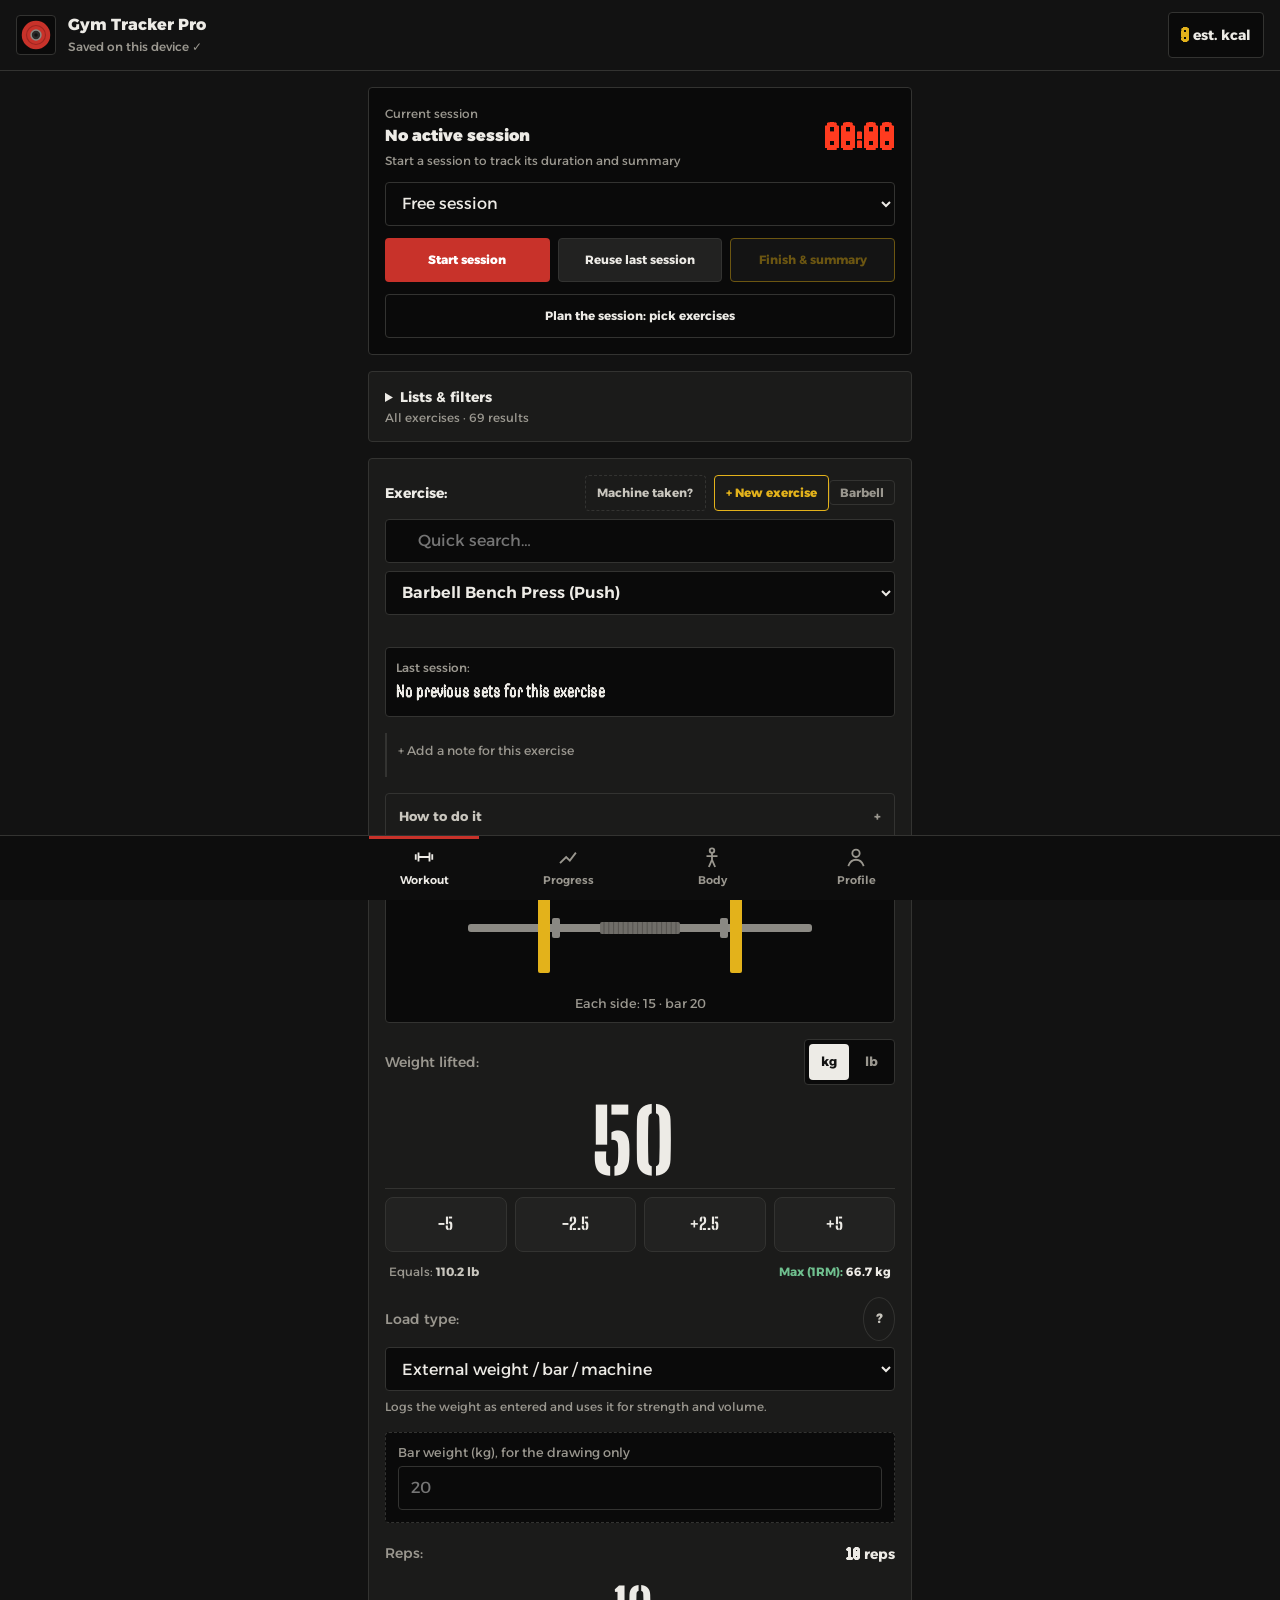
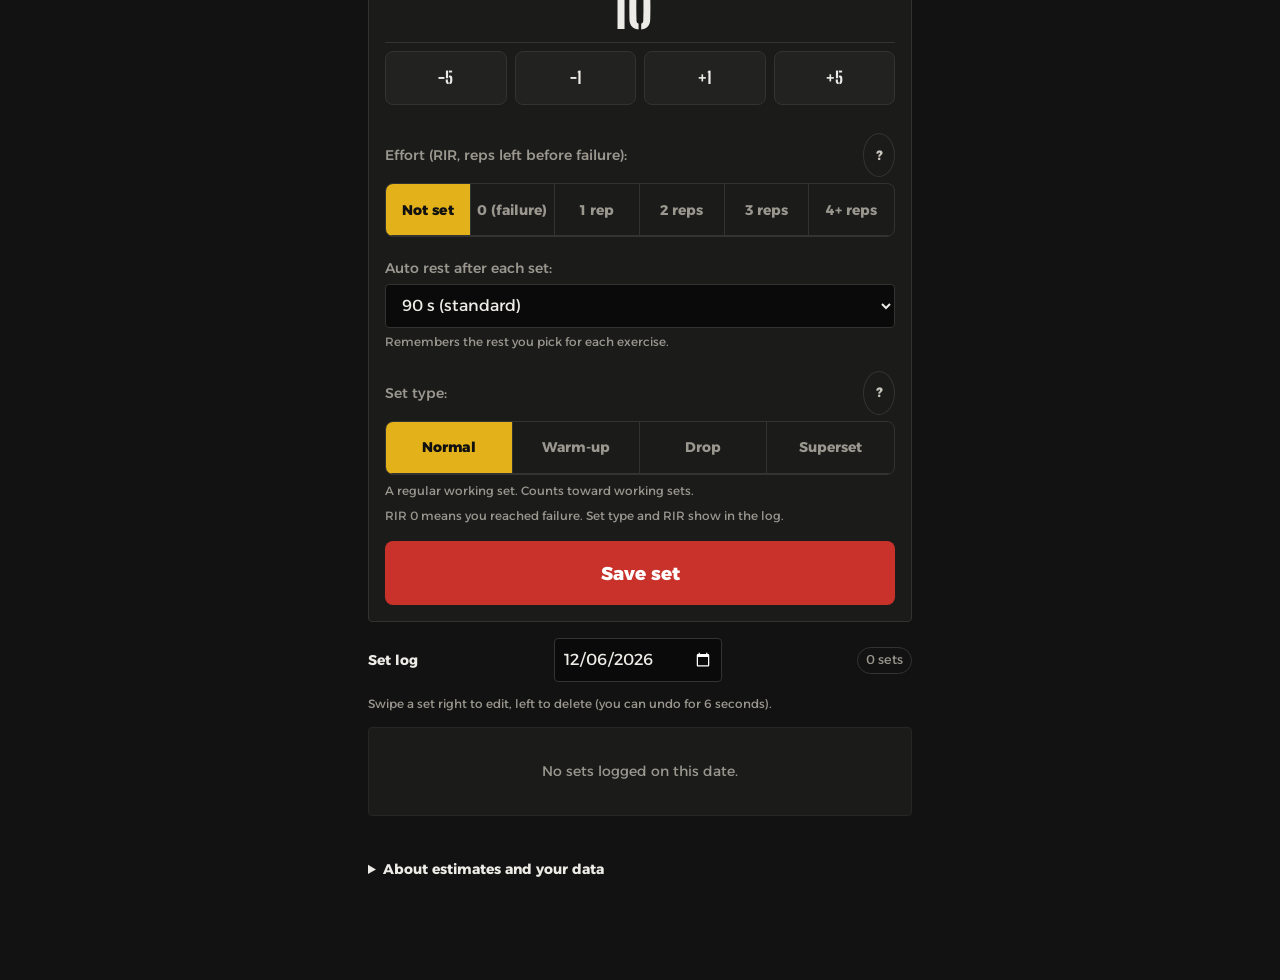
==== index.html @ d1a7c577 "v12.0: detailed muscle map (26 muscles), main and helper muscles per exercise, tap a muscle, weekly " ====
<!DOCTYPE html>
<html lang="ar" dir="rtl">
<head>
    <meta charset="UTF-8">
    <!-- M2: only the app's own files can run. Any text that sneaks in (a name in a backup file, say) can never run as code. -->
    <meta http-equiv="Content-Security-Policy" content="default-src 'self'; script-src 'self'; style-src 'self' 'unsafe-inline'; img-src 'self' data: blob:; font-src 'self'; connect-src 'self' blob: https://api.github.com; worker-src 'self'; manifest-src 'self'; media-src 'none'; object-src 'none'; frame-src 'none'; base-uri 'none'; form-action 'none'">
    <script src="./i18n.js"></script>
    <script src="./en.js"></script>
    <meta name="viewport" content="width=device-width, initial-scale=1.0, viewport-fit=cover">
    <title>متتبع التمارين - Gym Tracker v11.0</title>

    <meta name="mobile-web-app-capable" content="yes">
    <meta name="apple-mobile-web-app-capable" content="yes">
    <meta name="apple-mobile-web-app-status-bar-style" content="black-translucent">
    <meta name="apple-mobile-web-app-title" content="GymTracker">
    <meta name="theme-color" content="#121212">
    <meta name="description" content="تطبيق تتبع التمارين الرياضية والسعرات الحرارية ومؤشرات القوة 1RM و RPE">

    <link rel="manifest" href="./manifest.json">
    <link rel="apple-touch-icon" href="./assets/icon-192.png">
    

    
    
    
    

    
    

    

    <link rel="preload" href="./assets/fonts/alexandria.woff" as="font" type="font/woff" crossorigin>
    <link rel="stylesheet" href="./styles.css">
    <link rel="stylesheet" href="./theme.css">
</head>
<body class="antialiased selection:bg-cyan-500 selection:text-white">

    <header class="sticky top-0 z-40 glass px-4 py-3 mb-4 border-b border-slate-800 flex justify-between items-center">
        <div class="flex items-center space-x-3 space-x-reverse">
            <div class="app-mark" aria-hidden="true"><svg viewBox="0 0 40 40" width="40" height="40"><circle cx="20" cy="20" r="15" fill="#C8322A"/><circle cx="20" cy="20" r="10" fill="none" stroke="#9E2620" stroke-width="1.2"/><circle cx="20" cy="20" r="5.2" fill="#2A2A29" stroke="#8C8A84" stroke-width="1.6"/><circle cx="20" cy="20" r="1.8" fill="#121212"/></svg></div>
            <div>
                <h1 class="font-extrabold text-base sm:text-lg text-transparent bg-clip-text bg-gradient-to-r from-cyan-400 to-blue-400 leading-tight">Gym Tracker Pro</h1>
                <p class="text-[11px] text-slate-400 font-medium" id="db-status-badge">جاري ربط IndexedDB...</p>
            </div>
        </div>
        <div id="top-quick-stats" class="flex items-center gap-2 bg-slate-900/80 px-3 py-1.5 rounded-xl border border-slate-800 text-xs text-slate-300">
            <span class="flex items-center gap-1 text-amber-400 font-bold">
                <i class="fa-solid fa-fire text-xs" aria-hidden="true"></i>
                <span id="header-today-cals">0</span> سعرة تقديرية
            </span>
        </div>
    </header>

    <section id="clock-bar" class="clock-bar" data-added aria-label="المؤقتات">
        <div class="cb-cell"><span class="cb-label">الجلسة</span><b id="cb-session" class="cb-led cb-red">0:00</b></div>
        <div class="cb-cell cb-rest"><span class="cb-label">الراحة</span><b id="cb-rest" class="cb-led cb-amber">—</b>
            <span class="cb-btns"><button type="button" id="cb-minus" aria-label="نقص 15 ثانية">−15</button><button type="button" id="cb-plus" aria-label="زد 15 ثانية">+15</button><button type="button" id="cb-stop" aria-label="إيقاف الراحة"><svg width="14" height="14" viewBox="0 0 24 24" fill="currentColor" aria-hidden="true"><rect x="5" y="5" width="14" height="14"/></svg></button></span>
        </div>
    </section>

    <div id="rest-timer-widget" class="hidden fixed top-16 left-1/2 -translate-x-1/2 z-50 glass-card px-4 py-2 border border-cyan-500/60 shadow-2xl neon-glow-cyan animate-fade-in flex items-center gap-3 rounded-full">
        <div class="w-9 h-9 rounded-full bg-cyan-950 border border-cyan-400 flex items-center justify-center text-cyan-300 font-black text-xs" id="timer-display">90s</div>
        <div class="text-xs">
            <span class="font-bold text-cyan-200 block">مؤقت الراحة</span>
            <span class="text-[9px] text-slate-400" id="timer-preset-desc">جولة تمرين</span>
        </div>
        <div class="rest-adjust" data-added>
            <button type="button" id="btn-rest-minus" aria-label="نقص 15 ثانية من الراحة">−15</button>
            <button type="button" id="btn-rest-plus" aria-label="زد 15 ثانية على الراحة">+15</button>
        </div>
        <button id="btn-stop-timer" aria-label="إلغاء المؤقت" class="timer-stop"><svg width="18" height="18" viewBox="0 0 24 24" fill="none" stroke="currentColor" stroke-width="2.5" aria-hidden="true"><path d="M6 6l12 12M18 6L6 18"/></svg></button>
    </div>

    <main class="max-w-xl mx-auto px-4 space-y-6">
        <!-- WORKOUT SCREEN -->
        <section id="screen-workout" class="screen-content space-y-4 animate-fade-in">
            <div id="workout-session-card" class="glass-card p-4 border border-emerald-500/30 space-y-3">
                <div class="flex items-center justify-between gap-3">
                    <div>
                        <div class="text-[10px] text-slate-400">جلسة التمرين الحالية</div>
                        <div id="active-session-title" class="font-black text-sm text-emerald-300">لا توجد جلسة نشطة</div>
                        <div id="active-session-meta" class="text-[10px] text-slate-400 mt-0.5">ابدأ جلسة ليتم حساب مدتها وملخصها بدقة</div>
                    </div>
                    <span id="active-session-timer" class="text-xs font-black text-cyan-300 bg-slate-900 px-3 py-1.5 rounded-xl border border-slate-700">00:00</span>
                </div>
                <select aria-label="نوع الجلسة" id="session-routine-select" class="w-full glass-input px-3 py-2 rounded-xl text-xs bg-slate-900 border border-slate-700">
                    <option value="free">جلسة حرة</option>
                    <option value="ppl_push">دفع (Push)</option>
                    <option value="ppl_pull">سحب (Pull)</option>
                    <option value="ppl_legs">أرجل (Legs)</option>
                    <option value="ul_upper">علوي (Upper)</option>
                    <option value="ul_lower">سفلي (Lower)</option>
                </select>
                <div class="grid grid-cols-3 gap-2">
                    <button id="btn-start-session" class="py-2 rounded-xl bg-emerald-600 hover:bg-emerald-700 text-white text-[11px] font-bold">ابدأ الجلسة</button>
                    <button id="btn-copy-session" class="py-2 rounded-xl bg-cyan-950 hover:bg-cyan-900 border border-cyan-800 text-cyan-300 text-[11px] font-bold">استخدام السابقة كخطة</button>
                    <button id="btn-finish-session" disabled class="py-2 rounded-xl bg-amber-600 hover:bg-amber-700 text-white text-[11px] font-bold">إنهاء وملخص</button>
                </div>
                <button type="button" id="btn-plan-session" class="w-full py-2 rounded-xl text-[11px] font-bold border" data-added>خطّط الجلسة: اختر تمارينك</button>
                <div id="session-plan" class="session-plan hidden" data-added aria-label="خطة الجلسة"></div>
                <div id="copied-session-plan" class="hidden text-[10px] text-slate-300 bg-slate-900/70 rounded-xl p-2 border border-slate-800"></div>
            </div>

            <details id="exercise-filters" class="glass-card filter-panel">
                <summary>القوائم والفلاتر <span id="filter-summary" class="field-hint">كل التمارين</span></summary>
                <div class="space-y-3 filter-content">
            <div class="glass-card p-3 border border-cyan-500/30 space-y-2">
                <div class="flex justify-between items-center text-xs">
                    <span class="font-bold text-cyan-300 flex items-center gap-1.5">
                        <i class="fa-solid fa-bolt text-amber-400"></i>
                        <span>قوائم تمارين جاهزة:</span>
                    </span>
                    <button id="btn-reset-routine-filter" class="text-[10px] text-slate-400 hover:text-cyan-300 underline">عرض الكل</button>
                </div>
                <div id="routine-presets-container" class="flex gap-2 overflow-x-auto pb-1 scrollbar-none">
                    <button data-routine="ppl_push" class="preset-btn px-3 py-1.5 rounded-xl bg-slate-800 hover:bg-cyan-950 hover:border-cyan-500 border border-slate-700 text-xs font-bold text-slate-200 whitespace-nowrap transition">يوم الدفع (Push)</button>
                    <button data-routine="ppl_pull" class="preset-btn px-3 py-1.5 rounded-xl bg-slate-800 hover:bg-cyan-950 hover:border-cyan-500 border border-slate-700 text-xs font-bold text-slate-200 whitespace-nowrap transition">يوم السحب (Pull)</button>
                    <button data-routine="ppl_legs" class="preset-btn px-3 py-1.5 rounded-xl bg-slate-800 hover:bg-cyan-950 hover:border-cyan-500 border border-slate-700 text-xs font-bold text-slate-200 whitespace-nowrap transition">يوم الأرجل (Legs)</button>
                    <button data-routine="ul_upper" class="preset-btn px-3 py-1.5 rounded-xl bg-slate-800 hover:bg-cyan-950 hover:border-cyan-500 border border-slate-700 text-xs font-bold text-slate-200 whitespace-nowrap transition">علوي (Upper)</button>
                    <button data-routine="ul_lower" class="preset-btn px-3 py-1.5 rounded-xl bg-slate-800 hover:bg-cyan-950 hover:border-cyan-500 border border-slate-700 text-xs font-bold text-slate-200 whitespace-nowrap transition">سفلي (Lower)</button>
                </div>
            </div>

            <div class="flex items-center justify-between bg-slate-900/90 p-2 rounded-2xl border border-slate-800 shadow-md">
                <span class="text-xs font-bold text-slate-300 flex items-center gap-1.5">
                    <i class="fa-solid fa-layer-group text-cyan-400"></i>
                    <span>نظام الجدول:</span>
                </span>
                <div class="flex gap-1.5">
                    <button id="split-btn-ppl" class="px-2.5 py-1.5 rounded-xl text-xs font-bold transition-all bg-gradient-to-r from-cyan-500 to-blue-600 text-white shadow-md">PPL</button>
                    <button id="split-btn-ul" class="px-2.5 py-1.5 rounded-xl text-xs font-bold transition-all bg-slate-800 text-slate-400 hover:bg-slate-700">Upper / Lower</button>
                </div>
            </div>

            <div id="category-tabs-container" class="flex items-center gap-1.5 overflow-x-auto pb-1 scrollbar-none"></div>

            <div id="equip-filters-container" class="flex items-center gap-1.5 overflow-x-auto pb-1 scrollbar-none">
                <button data-equip="all" class="equip-btn active px-2.5 py-1 rounded-lg text-[11px] font-bold whitespace-nowrap bg-cyan-950 text-cyan-300 border border-cyan-800">الكل</button>
                <button data-equip="barbell" class="equip-btn px-2.5 py-1 rounded-lg text-[11px] font-bold whitespace-nowrap bg-slate-900 text-slate-400 border border-slate-800">بار</button>
                <button data-equip="dumbbell" class="equip-btn px-2.5 py-1 rounded-lg text-[11px] font-bold whitespace-nowrap bg-slate-900 text-slate-400 border border-slate-800">دمبل</button>
                <button data-equip="machine" class="equip-btn px-2.5 py-1 rounded-lg text-[11px] font-bold whitespace-nowrap bg-slate-900 text-slate-400 border border-slate-800">أجهزة</button>
                <button data-equip="cable_body" class="equip-btn px-2.5 py-1 rounded-lg text-[11px] font-bold whitespace-nowrap bg-slate-900 text-slate-400 border border-slate-800">كابل / وزن جسم</button>
                <button data-equip="cardio" class="equip-btn px-2.5 py-1 rounded-lg text-[11px] font-bold whitespace-nowrap bg-slate-900 text-slate-400 border border-slate-800">كارديو</button>
            </div>

                </div>
            </details>

            <div class="glass-card p-4 space-y-4">
                <div class="flex flex-col gap-2">
                    <div class="flex items-center justify-between">
                        <label for="exercise-dropdown" class="text-xs font-bold text-cyan-300">اختر التمرين:</label>
                        <button type="button" id="btn-busy" class="busy-btn hidden" data-added>الجهاز مشغول؟</button>
                        <button type="button" id="btn-new-exercise" class="new-ex-btn" data-added>+ تمرين جديد</button>
                        <span id="selected-exercise-equip-badge" class="text-[10px] bg-slate-900 text-cyan-300 px-2.5 py-0.5 rounded-full border border-cyan-800 font-bold">أوزان حرة (بار)</span>
                    </div>

                    <div class="relative">
                        <i class="fa-solid fa-magnifying-glass absolute right-3 top-3 text-slate-400 text-xs"></i>
                        <input type="text" id="exercise-search-input" maxlength="50" placeholder="بحث سريع عن تمرين..." class="w-full glass-input pr-8 pl-3 py-2 rounded-xl text-xs">
                    </div>

                    <select id="exercise-dropdown" aria-label="قائمة اختيار التمرين" class="w-full glass-input px-3 py-2.5 rounded-xl text-sm font-semibold bg-slate-900 border border-slate-700"></select>
                </div>

                <hr class="border-slate-800">

                <div id="last-performance-container" class="bg-slate-900/90 p-2.5 rounded-xl border border-cyan-500/30 flex justify-between items-center text-xs">
                    <div class="flex items-center gap-2">
                        <span class="text-amber-400 font-bold text-base"></span>
                        <div>
                            <div class="text-[10px] text-slate-400 font-medium">أداء الجلسة السابقة:</div>
                            <div id="last-performance-text" class="text-xs font-bold text-cyan-300">اختر تمرين للعرض</div>
                        </div>
                    </div>
                    <button type="button" id="btn-copy-last-perf" class="hidden px-2.5 py-1 bg-cyan-950 hover:bg-cyan-900 border border-cyan-700/60 rounded-lg text-[10px] font-bold text-cyan-300 flex items-center gap-1 transition">
                        <i class="fa-solid fa-copy"></i>
                        <span>تعبئة الجولة</span>
                    </button>
                </div>

                <div id="ex-note" class="ex-note hidden" data-added>
                    <button type="button" id="ex-note-show" class="ex-note-show"></button>
                    <div id="ex-note-edit" class="ex-note-edit hidden">
                        <input type="text" id="ex-note-input" maxlength="120" class="glass-input" placeholder="مثال: الكرسي على 4، قبضة واسعة" aria-label="ملاحظة التمرين">
                        <button type="button" id="ex-note-save" class="ex-note-save">حفظ</button>
                    </div>
                </div>

                <p id="program-target" class="program-target hidden" data-added></p>

                <details id="ex-guide" class="ex-guide hidden" data-added>
                    <summary>طريقة الأداء</summary>
                    <div id="ex-guide-body" class="ex-guide-body" translate="no"></div>
                </details>

                <div id="next-suggestion" class="next-suggestion hidden" data-added aria-live="polite">
                    <div class="sugg-head"><span class="sugg-label">اقتراح اليوم</span><span id="sugg-value" class="sugg-value num-led"></span></div>
                    <p id="sugg-reason" class="sugg-reason"></p>
                    <div id="sugg-plateau" class="sugg-plateau hidden"><p id="sugg-plateau-text"></p><button type="button" id="btn-deload" class="sugg-wchip"></button></div>
                    <button type="button" id="btn-apply-suggestion" class="sugg-apply">عبّي الاقتراح</button>
                    <div id="sugg-warmup" class="sugg-warmup hidden"><span class="sugg-wlabel">تسخين:</span><span id="sugg-warmup-sets" class="sugg-wsets"></span></div>
                </div>

                <label id="previous-set-picker" class="hidden field-hint">الجولة السابقة المراد تعبئتها:
                    <select id="previous-set-select" class="glass-input w-full px-3 py-2 rounded-xl text-sm" aria-label="اختيار جولة من الأداء السابق"></select>
                </label>
                <div id="dynamic-input-container">
                    <div id="equip-visual" class="equip-visual" data-added hidden></div>
                    <div id="form-weights" class="space-y-4">
                        <div class="space-y-2">
                            <div class="flex justify-between items-center text-xs">
                                <label for="input-weight" class="text-slate-300 font-medium">الوزن المرفوع:</label>
                                <div class="flex items-center gap-1 bg-slate-900/90 p-1 rounded-xl border border-slate-800">
                                    <button type="button" id="unit-btn-kg" class="px-2 py-0.5 rounded-lg text-[10px] font-bold bg-cyan-500 text-white transition-all">كجم (kg)</button>
                                    <button type="button" id="unit-btn-lbs" class="px-2 py-0.5 rounded-lg text-[10px] font-bold text-slate-400 hover:text-slate-200 transition-all">باوند (lbs)</button>
                                </div>
                            </div>

                            <div class="flex items-center justify-between gap-1.5 bg-slate-900/60 p-2 rounded-2xl border border-slate-800">
                                <div class="flex gap-1">
                                    <button type="button" data-step-target="input-weight" data-step="-5" class="stepper-btn w-11 h-11 rounded-xl font-black text-red-400 text-xs flex items-center justify-center">-5</button>
                                    <button type="button" data-step-target="input-weight" data-step="-2.5" class="stepper-btn w-11 h-11 rounded-xl font-black text-amber-400 text-xs flex items-center justify-center">-2.5</button>
                                </div>
                                <input type="number" id="input-weight" min="0" max="1000" step="0.5" value="50" class="w-20 glass-input text-center py-2.5 rounded-xl text-base font-black text-cyan-400 border border-cyan-500/40">
                                <div class="flex gap-1">
                                    <button type="button" data-step-target="input-weight" data-step="2.5" class="stepper-btn w-11 h-11 rounded-xl font-black text-emerald-400 text-xs flex items-center justify-center">+2.5</button>
                                    <button type="button" data-step-target="input-weight" data-step="5" class="stepper-btn w-11 h-11 rounded-xl font-black text-cyan-400 text-xs flex items-center justify-center">+5</button>
                                </div>
                            </div>
                            <div class="flex justify-between items-center text-[11px] text-slate-400 px-1 pt-0.5">
                                <span>المعادل: <strong id="val-weight-converted" class="text-cyan-300">110.2 باوند</strong></span>
                                <span class="text-emerald-400 font-bold">أقصى وزن (1RM): <strong id="val-1rm-live">66.7 كجم</strong></span>
                            </div>
                        </div>

                        <div class="space-y-1.5">
                            <div class="help-line"><label for="load-mode-select" class="block text-xs font-medium text-slate-300">طريقة تسجيل الحمل:</label><button type="button" class="help-q" data-help="loadmode" aria-label="وش يعني طريقة تسجيل الحمل" data-added>؟</button></div>
                            <select id="load-mode-select" class="w-full glass-input px-3 py-2 rounded-xl text-xs bg-slate-900 border border-slate-700">
                                <option value="external">وزن خارجي / بار / جهاز</option>
                                <option value="per_hand">دمبل — الوزن لكل يد</option>
                                <option value="bodyweight">وزن الجسم فقط</option>
                                <option value="added">وزن الجسم + وزن إضافي</option>
                                <option value="assisted">وزن جسم بمساعدة</option>
                                <option value="timed">تمرين بالوقت (مثل البلانك)</option>
                            </select>
                            <p id="load-mode-hint" class="field-hint">يسجل الوزن المدخل كما هو ويستخدمه في القوة والحجم.</p>
                        </div>

                        <div id="equip-settings" class="equip-settings hidden" data-added>
                            <div id="machine-weight-row" class="hidden space-y-2">
                                <div class="settings-grid">
                                    <label class="settings-field">وزن الجهاز نفسه (كجم)
                                        <input type="number" id="input-machine-kg" min="0" max="500" step="0.5" inputmode="decimal" placeholder="0 = ما ينحسب" class="w-full glass-input px-3 py-2 rounded-xl">
                                    </label>
                                    <label class="settings-field">نوع الجهاز
                                        <select id="rig-select" class="w-full glass-input px-3 py-2 rounded-xl">
                                            <option value="pin">بدبوس (عمود أوزان)</option>
                                            <option value="plates">بأقراص تركّبها بنفسك</option>
                                        </select>
                                    </label>
                                </div>
                                <p class="field-hint">اختياري. لو كتبته ينضاف للحجم و1RM في الجولات الجديدة، والجولات القديمة تبقى على حسابها إلا إذا طبقته عليها.</p>
                                <button type="button" id="btn-apply-machine-past" class="hidden w-full py-2 px-3 rounded-xl text-xs font-bold border">طبّق وزن الجهاز الحالي على جولاتي السابقة</button>
                            </div>
                            <div id="bar-weight-row" class="hidden">
                                <label class="settings-field">وزن البار (كجم) — للرسمة فقط
                                    <input type="number" id="input-bar-kg" min="0" max="50" step="0.5" inputmode="decimal" placeholder="20" class="w-full glass-input px-3 py-2 rounded-xl">
                                </label>
                            </div>
                        </div>

                        <div id="timed-duration-field" class="hidden space-y-1.5">
                            <label for="input-duration-sec" class="block text-xs font-medium text-slate-300">المدة بالثواني:</label>
                            <input type="number" id="input-duration-sec" min="1" max="3600" step="1" value="60" class="w-full glass-input text-center py-2.5 rounded-xl text-base font-black text-cyan-400 border border-cyan-500/40">
                        </div>

                        <div id="reps-field-wrapper" class="space-y-2">
                            <div class="flex justify-between items-center text-xs">
                                <label for="input-reps" class="text-slate-300 font-medium">عدد العدات: <span id="reps-side-label" class="reps-side hidden" data-added>(اليمين)</span></label>
                                <span class="text-cyan-400 font-bold text-xs"><span id="val-reps-display">10</span> عدات</span>
                            </div>

                            <div class="flex items-center justify-between gap-1.5 bg-slate-900/60 p-2 rounded-2xl border border-slate-800">
                                <div class="flex gap-1">
                                    <button type="button" data-step-target="input-reps" data-step="-5" class="stepper-btn w-11 h-11 rounded-xl font-black text-red-400 text-xs flex items-center justify-center">-5</button>
                                    <button type="button" data-step-target="input-reps" data-step="-1" class="stepper-btn w-11 h-11 rounded-xl font-black text-amber-400 text-sm flex items-center justify-center">-1</button>
                                </div>
                                <input type="number" id="input-reps" min="1" max="150" step="1" value="10" class="w-20 glass-input text-center py-2.5 rounded-xl text-base font-black text-cyan-400 border border-cyan-500/40">
                                <div class="flex gap-1">
                                    <button type="button" data-step-target="input-reps" data-step="1" class="stepper-btn w-11 h-11 rounded-xl font-black text-emerald-400 text-sm flex items-center justify-center">+1</button>
                                    <button type="button" data-step-target="input-reps" data-step="5" class="stepper-btn w-11 h-11 rounded-xl font-black text-cyan-400 text-xs flex items-center justify-center">+5</button>
                                </div>
                            </div>
                            <div id="sides-box" class="sides-box" data-added>
                                <button type="button" id="btn-sides" class="sides-toggle hidden" aria-pressed="false">يمين ويسار مختلفة؟</button>
                                <div id="sides-left" class="sides-left hidden">
                                    <label for="input-reps-left">عدات اليسار:</label>
                                    <div class="sides-stepper">
                                        <button type="button" data-step-target="input-reps-left" data-step="-1" class="stepper-btn w-11 h-11 rounded-xl font-black text-sm" aria-label="أنقص عدات اليسار">-1</button>
                                        <input type="number" id="input-reps-left" min="0" max="150" step="1" class="glass-input text-center rounded-xl font-black" inputmode="numeric">
                                        <button type="button" data-step-target="input-reps-left" data-step="1" class="stepper-btn w-11 h-11 rounded-xl font-black text-sm" aria-label="زد عدات اليسار">+1</button>
                                    </div>
                                </div>
                                <p id="sides-hint" class="sides-hint hidden"></p>
                            </div>
                        </div>

                        <div class="space-y-1.5 pt-1">
                            <div class="help-line"><label id="rir-label" class="block text-xs font-medium text-slate-300">مقياس الجهد الفعلي (RIR / العدات المتبقية للفشل):</label><button type="button" class="help-q" data-help="rir" aria-label="وش يعني RIR" data-added>؟</button></div>
                            <p id="feel-label" class="block text-xs font-medium text-slate-300 hidden" data-added>كيف كانت الجولة؟</p>
                            <div id="feel-container" class="feel-grid hidden" data-added>
                                <button type="button" data-feel-rir="3" aria-pressed="false" class="feel-btn"><strong>سهل</strong><small>كان فيني 3 عدات أو أكثر</small></button>
                                <button type="button" data-feel-rir="2" aria-pressed="false" class="feel-btn"><strong>مناسب</strong><small>باقي فيني عدة أو عدتين</small></button>
                                <button type="button" data-feel-rir="0" aria-pressed="false" class="feel-btn"><strong>صعب</strong><small>وصلت للحد</small></button>
                            </div>
                            <div id="rir-container" class="grid grid-cols-3 sm:grid-cols-6 gap-1.5 text-xs font-bold">
                                <button type="button" data-rir="" aria-pressed="true" class="rir-btn active py-2 rounded-xl border text-center">غير محدد</button>
                                <button type="button" data-rir="0" aria-pressed="false" class="rir-btn py-2 rounded-xl border text-center">0 (فشل)</button>
                                <button type="button" data-rir="1" aria-pressed="false" class="rir-btn py-2 rounded-xl border text-center">1 عدة</button>
                                <button type="button" data-rir="2" aria-pressed="false" class="rir-btn py-2 rounded-xl border text-center">2 عدة</button>
                                <button type="button" data-rir="3" aria-pressed="false" class="rir-btn py-2 rounded-xl border text-center">3 عدات</button>
                                <button type="button" data-rir="4" aria-pressed="false" class="rir-btn py-2 rounded-xl border text-center">4+ عدات</button>
                            </div>
                        </div>

                        <div class="space-y-1 pt-1">
                            <label for="rest-timer-duration" class="block text-xs font-medium text-slate-300">وقت الراحة التلقائي للجولة:</label>
                            <select id="rest-timer-duration" class="w-full glass-input px-3 py-1.5 rounded-xl text-xs bg-slate-900 border border-slate-700">
                                <option value="0">بدون مؤقت (بين مراحل الدروب أو تمريني السوبر)</option>
                                <option value="60">60 ثانية (تمارين العزل والتراي/الباي)</option>
                                <option value="90" selected>90 ثانية (معياري)</option>
                                <option value="120">120 ثانية (2 دقيقة - تمارين مركبة)</option>
                                <option value="180">180 ثانية (3 دقائق - سكوات / ديدليفت / بنش)</option>
                            </select>
                            <p class="field-hint" data-added>يتذكر الراحة اللي تختارها لكل تمرين.</p>
                        </div>

                        <div class="space-y-1.5 pt-1">
                            <div class="help-line"><label class="block text-xs font-medium text-slate-300">نوع الجولة:</label><button type="button" class="help-q" data-help="settype" aria-label="وش يعني أنواع الجولات" data-added>؟</button></div>
                            <div id="set-type-container" class="grid grid-cols-4 gap-1.5 text-xs font-bold">
                                <button type="button" data-settype="normal" aria-pressed="true" class="set-type-btn active py-2 px-1 rounded-xl border text-center">عادية</button>
                                <button type="button" data-settype="warmup" aria-pressed="false" class="set-type-btn py-2 px-1 rounded-xl border text-center">تسخين</button>
                                <button type="button" data-settype="dropset" aria-pressed="false" class="set-type-btn py-2 px-1 rounded-xl border text-center">دروب</button>
                                <button type="button" data-settype="superset" aria-pressed="false" class="set-type-btn py-2 px-1 rounded-xl border text-center">سوبر</button>
                            </div>
                            <p id="set-type-help" class="field-hint" aria-live="polite"></p>
                            <p class="field-hint">RIR 0 يعني أنك وصلت للفشل. نوع الجولة وRIR يظهران في السجل.</p>
                        </div>

                        <button type="button" id="btn-repeat-set" class="repeat-set hidden" data-added>كرر الجولة السابقة</button>
                        <button id="btn-save-weights" class="w-full py-3.5 px-4 rounded-xl bg-gradient-to-r from-emerald-500 to-teal-600 hover:from-emerald-600 hover:to-teal-700 text-white font-bold text-xs shadow-lg neon-glow-green flex items-center justify-center gap-2 mt-2">
                            <i class="fa-solid fa-floppy-disk text-sm"></i>
                            <span>حفظ الجولة</span>
                        </button>
                    </div>

                    <div id="form-treadmill" class="hidden space-y-4">
                        <div>
                            <label for="tm-movement-type" class="block text-xs text-slate-300 font-medium mb-1">طريقة الحركة:</label>
                            <select id="tm-movement-type" class="w-full glass-input px-3 py-2 rounded-xl text-xs bg-slate-900 border border-slate-700">
                                <option value="walking">مشي</option>
                                <option value="running">جري</option>
                            </select>
                        </div>
                        <div>
                            <label for="input-tm-speed" class="block text-xs text-slate-300 font-medium mb-1">السرعة (كم/س):</label>
                            <div class="flex items-center justify-between gap-1.5 bg-slate-900/60 p-2 rounded-2xl border border-slate-800">
                                <button type="button" data-step-target="input-tm-speed" data-step="-0.5" class="stepper-btn w-12 h-11 rounded-xl font-black text-amber-400 text-xs">-0.5</button>
                                <input type="number" id="input-tm-speed" min="1.0" max="25.0" step="0.1" value="5.5" class="w-24 glass-input text-center py-2.5 rounded-xl text-base font-black text-cyan-400 border border-cyan-500/40">
                                <button type="button" data-step-target="input-tm-speed" data-step="0.5" class="stepper-btn w-12 h-11 rounded-xl font-black text-emerald-400 text-xs">+0.5</button>
                            </div>
                        </div>

                        <div>
                            <label for="input-tm-incline" class="block text-xs text-slate-300 font-medium mb-1">الارتفاع (Incline):</label>
                            <div class="flex items-center justify-between gap-1.5 bg-slate-900/60 p-2 rounded-2xl border border-slate-800">
                                <button type="button" data-step-target="input-tm-incline" data-step="-1" class="stepper-btn w-12 h-11 rounded-xl font-black text-amber-400 text-xs">-1</button>
                                <input type="number" id="input-tm-incline" min="0.0" max="25.0" step="0.5" value="1.0" class="w-24 glass-input text-center py-2.5 rounded-xl text-base font-black text-cyan-400 border border-cyan-500/40">
                                <button type="button" data-step-target="input-tm-incline" data-step="1" class="stepper-btn w-12 h-11 rounded-xl font-black text-emerald-400 text-xs">+1</button>
                            </div>
                        </div>

                        <div>
                            <label for="input-tm-duration" class="block text-xs text-slate-300 font-medium mb-1">المدة (بالدقائق):</label>
                            <div class="flex items-center justify-between gap-1.5 bg-slate-900/60 p-2 rounded-2xl border border-slate-800">
                                <button type="button" data-step-target="input-tm-duration" data-step="-5" class="stepper-btn w-12 h-11 rounded-xl font-black text-amber-400 text-xs">-5</button>
                                <input type="number" id="input-tm-duration" min="1" max="180" step="1" value="20" class="w-24 glass-input text-center py-2.5 rounded-xl text-base font-black text-cyan-400 border border-cyan-500/40">
                                <button type="button" data-step-target="input-tm-duration" data-step="5" class="stepper-btn w-12 h-11 rounded-xl font-black text-emerald-400 text-xs">+5</button>
                            </div>
                        </div>

                        <button id="btn-save-treadmill" class="w-full py-3.5 px-4 rounded-xl bg-gradient-to-r from-cyan-500 to-blue-600 hover:from-cyan-600 hover:to-blue-700 text-white font-bold text-xs shadow-lg neon-glow-cyan flex items-center justify-center gap-2">
                            <span>حفظ تمرين الكارديو</span>
                        </button>
                    </div>

                    <div id="form-bike-elliptical" class="hidden space-y-4">
                        <div>
                            <label for="cardio-intensity-select" class="block text-xs text-slate-300 font-medium mb-1">الشدة الفعلية:</label>
                            <select id="cardio-intensity-select" class="w-full glass-input px-3 py-2 rounded-xl text-xs bg-slate-900 border border-slate-700">
                                <option value="light">خفيفة</option>
                                <option value="moderate" selected>متوسطة</option>
                                <option value="vigorous">عالية</option>
                            </select>
                            <p class="field-hint mt-1">الحساب يميز بين الدراجة والغزالة والتجديف والسلالم، ولا يعتمد رقم Level غير القابل للمقارنة بين الأجهزة.</p>
                        </div>

                        <div>
                            <label for="input-cardio-watts" class="block text-xs text-slate-300 font-medium mb-1">متوسط الواط (اختياري — يُستخدم حسابيًا للدراجة الثابتة فقط):</label>
                            <input type="number" id="input-cardio-watts" min="0" max="2000" step="1" placeholder="مثال: 140" class="w-full glass-input text-center py-2.5 rounded-xl text-sm font-black text-cyan-400 border border-cyan-500/40">
                        </div>

                        <div>
                            <label for="input-be-duration" class="block text-xs text-slate-300 font-medium mb-1">المدة (بالدقائق):</label>
                            <div class="flex items-center justify-between gap-1.5 bg-slate-900/60 p-2 rounded-2xl border border-slate-800">
                                <button type="button" data-step-target="input-be-duration" data-step="-5" class="stepper-btn w-12 h-11 rounded-xl font-black text-amber-400 text-xs">-5</button>
                                <input type="number" id="input-be-duration" min="1" max="180" step="1" value="15" class="w-24 glass-input text-center py-2.5 rounded-xl text-base font-black text-cyan-400 border border-cyan-500/40">
                                <button type="button" data-step-target="input-be-duration" data-step="5" class="stepper-btn w-12 h-11 rounded-xl font-black text-emerald-400 text-xs">+5</button>
                            </div>
                        </div>

                        <button id="btn-save-bike" class="w-full py-3.5 px-4 rounded-xl bg-gradient-to-r from-cyan-500 to-blue-600 hover:from-cyan-600 hover:to-blue-700 text-white font-bold text-xs shadow-lg neon-glow-cyan flex items-center justify-center gap-2">
                            <span>حفظ التمرين</span>
                        </button>
                    </div>
                </div>
            </div>

            <div class="space-y-3">
                <div class="flex justify-between items-center">
                    <h3 class="font-bold text-sm text-slate-200 flex items-center gap-2">
                        <i class="fa-solid fa-clipboard-list text-cyan-400"></i>
                        <span>سجل الجولات</span>
                    </h3>
                    <input id="logs-date-filter" type="date" aria-label="تاريخ سجل الجولات" class="glass-input px-2 py-1 rounded-xl text-xs">
                    <span id="today-sets-count" class="text-xs bg-slate-800 text-slate-400 px-2 py-0.5 rounded-full border border-slate-700">0 جولات</span>
                </div>

                <p class="field-hint swipe-hint" data-added>اسحب الجولة يمين للتعديل، ويسار للحذف (وتقدر تتراجع 6 ثواني).</p>
                <div id="today-logs-container" class="space-y-2"></div>

                <div id="lazy-logs-load-more" class="hidden text-center pt-2">
                    <button id="btn-load-more-logs" class="py-2 px-4 rounded-xl bg-slate-800 hover:bg-slate-700 border border-slate-700 text-xs font-bold text-cyan-300">
                        عرض باقي الجولات
                    </button>
                </div>
            </div>
        </section>

        <!-- ADD EXERCISE SCREEN -->
        <section id="screen-exercises" class="screen-content space-y-5 hidden animate-fade-in">
            <button type="button" id="exercises-back" class="back-btn" data-added>رجوع للتمرين</button>
            <div class="glass-card p-5 space-y-4 border border-cyan-500/30">
                <div class="flex items-center gap-2">
                    <div class="w-8 h-8 rounded-lg bg-cyan-950 text-cyan-400 border border-cyan-800 flex items-center justify-center text-sm font-bold">
                        <i class="fa-solid fa-plus"></i>
                    </div>
                    <div>
                        <h3 class="font-bold text-sm text-cyan-300">إضافة تمرين مخصص جديد</h3>
                        <p class="text-[11px] text-slate-400">اكتب اسم التمرين ويقترح التطبيق تصنيفه؛ راجع الفئة والأداة قبل الحفظ</p>
                    </div>
                </div>

                <div class="space-y-3 pt-2">
                    <div>
                        <label for="new-ex-name" class="block text-xs text-slate-400 mb-1">اسم التمرين المخصص:</label>
                        <input type="text" id="new-ex-name" maxlength="60" placeholder="مثال: Incline Dumbbell Press أو hip adduction" class="w-full glass-input px-3 py-2.5 rounded-xl text-xs">
                        <div id="new-ex-status" class="hidden text-[11px] font-bold mt-1.5 px-2 py-1 rounded-lg border flex items-center gap-1.5"></div>
                    </div>

                    <div class="grid grid-cols-2 gap-3">
                        <div>
                            <label for="new-ex-cat" class="block text-xs text-slate-400 mb-1">الفئة التدريبية:</label>
                            <select id="new-ex-cat" class="w-full glass-input px-2 py-2 rounded-xl text-xs bg-slate-900 border border-slate-700">
                                <option value="push">دفع</option>
                                <option value="pull">سحب</option>
                                <option value="legs">أرجل</option>
                                <option value="abs">بطن</option>
                                <option value="cardio">كارديو</option>
                            </select>
                        </div>

                        <div>
                            <label for="new-ex-equip" class="block text-xs text-slate-400 mb-1">نوع الجهاز/الأداة:</label>
                            <select id="new-ex-equip" class="w-full glass-input px-2 py-2 rounded-xl text-xs bg-slate-900 border border-slate-700">
                                <option value="barbell">أوزان حرة (بار)</option>
                                <option value="dumbbell">أوزان حرة (دمبل)</option>
                                <option value="machine">أجهزة</option>
                                <option value="cable_body">كابل / وزن الجسم</option>
                                <option value="cardio">كارديو بالجهاز</option>
                            </select>
                        </div>
                    </div>

                    <div id="new-ex-muscles" class="muscle-pick" data-added>
                        <div class="muscle-pick-head"><span id="new-ex-muscles-title">العضلات اللي يشغّلها</span><span id="new-ex-guess" class="guess-badge">متخمّنة</span></div>
                        <p class="field-hint">الضغطة الأولى تخليها أساسية، الثانية مساعدة، والثالثة تشيلها. والمجسم يتلون معك عشان تتأكد.</p>
                        <div id="new-ex-chips" class="muscle-chips" role="group" aria-labelledby="new-ex-muscles-title"></div>
                        <div id="new-ex-figs" class="pick-figs" aria-hidden="true"></div>
                        <p id="new-ex-muscle-sum" class="field-hint" aria-live="polite"></p>
                    </div>

                    <label for="new-ex-machine" class="block text-xs text-slate-300">نوع الجهاز للتمرين المخصص إذا كان كارديو:</label>
<select id="new-ex-machine" class="w-full glass-input px-3 py-2 rounded-xl text-xs"><option value="bike">دراجة ثابتة</option><option value="treadmill">جهاز مشي</option><option value="elliptical">إليبتيكال</option><option value="stairs">درج</option><option value="rowing">تجديف</option><option value="airbike">دراجة هوائية</option></select>
<button id="add-ex-submit-btn" class="w-full py-3 rounded-xl bg-gradient-to-r from-cyan-500 to-blue-600 text-white font-bold text-xs shadow-md hover:from-cyan-600 hover:to-blue-700 flex items-center justify-center gap-2 mt-2">
                        <i class="fa-solid fa-square-plus text-sm"></i>
                        <span>حفظ التمرين المخصص</span>
                    </button>
                </div>
            </div>

            <div class="space-y-3">
                <div class="flex justify-between items-center">
                    <h3 class="font-bold text-sm text-slate-200">التمارين المخصصة التي أضفتها</h3>
                    <span id="custom-ex-count" class="text-xs bg-slate-800 text-slate-400 px-2.5 py-0.5 rounded-full border border-slate-700">0 تمارِينَ</span>
                </div>
                <div id="manage-exercises-list" class="space-y-2"></div>
            </div>
        </section>

        <!-- PROGRESS SCREEN (ENHANCED WITH ACTUAL WEIGHT & HISTORY TABLE) -->
        <section id="screen-progress" class="screen-content space-y-5 hidden animate-fade-in">
            <section id="progress-hero" class="progress-hero" data-added aria-label="أرقامك القياسية">
                <div class="hero-cell"><span class="hero-label">1RM تقديري</span><span id="hero-1rm" class="hero-val num-led hero-red">—</span><span id="hero-1rm-sub" class="hero-sub"></span></div>
                <div class="hero-cell"><span class="hero-label">أعلى حمل</span><span id="hero-top" class="hero-val num-stencil">—</span><span id="hero-top-sub" class="hero-sub"></span></div>
            </section>
            <div class="grid grid-cols-2 gap-3">
                <div class="glass-card p-3.5 border-r-4 border-r-cyan-400">
                    <div class="text-[11px] text-slate-400">إجمالي أيام التمرين</div>
                    <div class="text-xl font-black text-cyan-300 mt-1" id="stat-total-days">0 يوم</div>
                </div>

                <div class="glass-card p-3.5 border-r-4 border-r-blue-500">
                    <div class="text-[11px] text-slate-400">عدد التمارين النشطة</div>
                    <div class="text-xl font-black text-blue-300 mt-1" id="stat-active-exercises-count">0 تمرين</div>
                </div>
            </div>

            <div class="glass-card p-4 space-y-4">
                <div class="flex flex-col gap-3">
                    <div class="flex flex-col sm:flex-row justify-between items-start sm:items-center gap-2">
                        <h3 class="font-bold text-sm text-slate-200 flex items-center gap-2">
                            <i class="fa-solid fa-chart-line text-cyan-400"></i>
                            <span>منحنى تطور التمرين المختار</span>
                        </h3>
                        <select id="chart-exercise-select" class="glass-input px-3 py-1.5 rounded-xl text-xs bg-slate-900 border border-slate-700 w-full sm:w-auto"></select><label for="progress-load-mode" class="block text-xs text-slate-400 mt-2">قارن الجولات بنفس طريقة تسجيل الحمل:</label><select id="progress-load-mode" class="glass-input w-full px-3 py-2 rounded-xl text-xs"><option value="external">وزن إجمالي</option><option value="per_hand">لكل يد</option><option value="bodyweight">وزن الجسم</option><option value="added">وزن إضافي</option><option value="assisted">مساعدة</option><option value="timed">ثوانٍ</option></select>
                    </div>

                    <!-- Metric Switcher: 1RM vs Actual Weight -->
                    <div class="flex items-center gap-1.5 bg-slate-900/90 p-1 rounded-xl border border-slate-800 self-start sm:self-auto">
                        <button type="button" id="chart-mode-actual" class="px-2.5 py-1 rounded-lg text-[10px] font-bold bg-cyan-500 text-white transition-all shadow-md">الوزن الفعلي المرفوع</button>
                        <button type="button" id="chart-mode-1rm" class="px-2.5 py-1 rounded-lg text-[10px] font-bold text-slate-400 hover:text-slate-200 transition-all">أقصى قوة نظرية (1RM)</button>
                    </div>
                </div>

                <div class="w-full h-64 relative">
                    <div id="progressChart" class="w-full h-full"></div>
                    <div id="led-columns" class="led-columns" data-added aria-label="أعمدة التطور"></div>
                </div>
            </div>

            <!-- Session-by-Session Progression History Table -->
            <div class="glass-card p-4 space-y-3">
                <h3 class="font-bold text-xs text-slate-200 flex items-center justify-between border-b border-slate-800 pb-2">
                    <span class="flex items-center gap-1.5 text-cyan-300">
                        <i class="fa-solid fa-timeline text-cyan-400"></i>
                        <span>سجل تطور أوزان التمرين (جلسة بجلسة)</span>
                    </span>
                    <span class="text-[10px] text-slate-400" id="progression-history-badge">تطور الأداء</span>
                </h3>
                <div id="exercise-progression-history-list" class="space-y-2 max-h-64 overflow-y-auto pr-1"></div>
            </div>

            <div class="glass-card p-4 space-y-3">
                <h3 class="font-bold text-xs text-slate-200 flex items-center justify-between border-b border-slate-800 pb-2">
                    <span class="flex items-center gap-1.5 text-cyan-300">
                        <i class="fa-solid fa-weight-hanging text-cyan-400"></i>
                        <span>الحجم التدريبي الإجمالي لكُل تمرين (Volume)</span>
                    </span>
                    <span class="text-[10px] text-slate-400">بالأطنان</span>
                </h3>
                <div id="exercise-volume-breakdown-list" class="space-y-2 max-h-60 overflow-y-auto pr-1"></div>
            </div>

            <nav id="progress-jump" class="progress-jump" data-added aria-label="أقسام التطور">
                <button type="button" data-jump="records-card">الأرقام القياسية</button>
                <button type="button" data-jump="calendar-card">الالتزام</button>
                <button type="button" data-jump="muscles-card">العضلات هالأسبوع</button>
                <button type="button" data-jump="sessions-card">سجل الجلسات</button>
            </nav>

<div class="space-y-2.5" data-added>
                <h3 class="font-bold text-xs text-slate-300 flex items-center gap-1.5 px-1"><span>مستوى قوتك مقابل وزنك</span><button type="button" class="help-q" data-help="strength" aria-label="وش يعني مستوى القوة" data-added>؟</button></h3>
                <div id="bento-strength" class="glass-card p-4 strength-card"></div>
            </div>

            <div class="space-y-2.5" data-added>
                <div class="month-head px-1">
                    <h3 class="font-bold text-xs text-slate-300">تقرير الشهر</h3>
                    <select id="month-select" class="glass-input month-select" aria-label="اختر الشهر"></select>
                </div>
                <div id="bento-month" class="glass-card p-4 month-card"></div>
            </div>

            <section id="records-card" class="glass-card p-4 space-y-3" data-added aria-labelledby="records-title">
                <h3 id="records-title" class="sec-title">أرقامك القياسية</h3>
                <p class="field-hint">أعلى حمل وأعلى 1RM تقديري لكل تمرين (بدون التسخين). اضغط على تمرين عشان تشوف رسمه.</p>
                <div class="record-row record-headrow" aria-hidden="true"><span>التمرين</span><span>أعلى حمل</span><span>1RM تقديري</span></div>
                <div id="records-list" class="records-list"></div>
            </section>

            <section id="calendar-card" class="glass-card p-4 space-y-3" data-added aria-labelledby="cal-title">
                <div class="cal-head">
                    <button type="button" id="cal-prev" aria-label="الشهر السابق"><svg width="18" height="18" viewBox="0 0 24 24" fill="none" stroke="currentColor" stroke-width="2.5" aria-hidden="true"><path d="M9 6l6 6-6 6"/></svg></button>
                    <h3 id="cal-title" class="sec-title"></h3>
                    <button type="button" id="cal-next" aria-label="الشهر الجاي"><svg width="18" height="18" viewBox="0 0 24 24" fill="none" stroke="currentColor" stroke-width="2.5" aria-hidden="true"><path d="M15 6l-6 6 6 6"/></svg></button>
                </div>
                <div class="cal-stats">
                    <div><span>أسابيع متتالية</span><b id="cal-streak" class="num-led">0</b></div>
                    <div><span>أيام هالأسبوع</span><b id="cal-week" class="num-led">0</b></div>
                    <div><span>أيام هالشهر</span><b id="cal-month" class="num-led">0</b></div>
                </div>
                <div id="cal-grid" class="cal-grid" role="grid"></div>
                <p class="field-hint">الأسبوع يبدأ الأحد. الأسبوع الحالي ما يكسر السلسلة لو ما تمرنت فيه لسه. اضغط على يوم تمرنت فيه عشان تشوف جولاته.</p>
            </section>

            <section id="muscles-card" class="glass-card p-4 space-y-3" data-added aria-labelledby="muscles-title">
                <h3 id="muscles-title" class="sec-title">الجولات هالأسبوع لكل عضلة</h3>
                <div id="muscle-bars" class="muscle-bars"></div>
                <p class="field-hint">جولات العمل بدون التسخين. العضلة الأساسية في التمرين تاخذ جولة كاملة، والمساعدة نص جولة (البنش: جولة للصدر، ونص للتراي والكتف الأمامي). اضغط المجموعة تشوف عضلاتها. الخط الرمادي = الأسبوع الماضي.</p>
            </section>

            <section id="sessions-card" class="glass-card p-4 space-y-3" data-added aria-labelledby="sessions-title">
                <h3 id="sessions-title" class="sec-title">سجل الجلسات</h3>
                <div id="sessions-list" class="sessions-list"></div>
                <button type="button" id="btn-more-sessions" class="hidden w-full py-2 rounded-xl text-xs font-bold border">عرض جلسات أقدم</button>
            </section>
        </section>

        <!-- BENTO ANALYTICS TAB -->
        <section id="screen-bento" class="screen-content space-y-5 hidden animate-fade-in">
            <div class="flex justify-between items-center">
                <div>
                    <h2 class="font-black text-base text-cyan-300 flex items-center gap-2">
                        <i class="fa-solid fa-chart-pie text-cyan-400"></i>
                        <span>جسمك</span>
                    </h2>
                    <p class="text-xs text-slate-400 mt-0.5">قياساتك وصورك وسعراتك. الأرقام تقديرية، وليست تشخيصًا طبيًا</p>
                </div>
            </div>

            <div class="glass-card p-4 space-y-4" id="measure-card">
                <h3 class="font-bold text-sm text-cyan-300" data-added>سجّل قياس اليوم</h3>
                <div class="grid grid-cols-2 gap-3">

                    <div>
                        <label for="prof-weight" class="block text-[11px] text-slate-400 mb-1">الوزن (كجم):</label>
                        <input type="number" id="prof-weight" min="20" max="350" step="0.1" placeholder="مثال: 75" class="w-full glass-input px-3 py-2 rounded-xl text-xs">
                    </div>

                    <div>
                        <label for="prof-waist" class="block text-[11px] text-slate-400 mb-1">محيط الخصر (سم):</label>
                        <input type="number" id="prof-waist" min="30" max="250" step="0.5" placeholder="مثال: 80" class="w-full glass-input px-3 py-2 rounded-xl text-xs">
                    </div>
                </div>

                <div class="pt-2 border-t border-slate-800 space-y-2">
                    <div class="text-[11px] font-bold text-slate-400">نسب الجسم المتقدمة (اختياري):</div>
                    <div class="grid grid-cols-3 gap-2">
                        <div>
                            <label for="prof-fat" class="block text-[10px] text-slate-500 mb-1">الدهون %:</label>
                            <input type="number" id="prof-fat" min="1" max="70" step="0.1" placeholder="18" class="w-full glass-input px-2 py-1.5 rounded-lg text-xs">
                        </div>
                        <div>
                            <label for="prof-muscle" class="block text-[10px] text-slate-500 mb-1">العضلات %:</label>
                            <input type="number" id="prof-muscle" min="1" max="80" step="0.1" placeholder="42" class="w-full glass-input px-2 py-1.5 rounded-lg text-xs">
                        </div>
                        <div>
                            <label for="prof-water" class="block text-[10px] text-slate-500 mb-1">السوائل %:</label>
                            <input type="number" id="prof-water" min="1" max="90" step="0.1" placeholder="55" class="w-full glass-input px-2 py-1.5 rounded-lg text-xs">
                        </div>
                    </div>
                </div>
                <button type="button" id="btn-save-body" data-added class="w-full py-2.5 rounded-xl bg-gradient-to-r from-cyan-500 to-blue-600 text-white font-bold text-xs shadow-md">احفظ القياس</button>
            </div>

            <section id="body-chart-card" class="glass-card p-4 space-y-3" data-added aria-labelledby="body-chart-title">
                <h3 id="body-chart-title" class="font-bold text-xs text-slate-300">وزنك وخصرك مع الوقت</h3>
                <div id="body-chart" class="body-chart"></div>
                <p class="field-hint">من سجل القياسات اللي تحفظه هنا (قياس واحد لكل يوم).</p>
            </section>

            <div class="glass-card p-4 space-y-3">
                <h3 class="font-bold text-xs text-slate-300">سجل تغيرات الوزن والقياسات</h3>
                <div id="profile-history-list" class="space-y-2 max-h-40 overflow-y-auto pr-1"></div>
            </div>

            <section id="photos-card" class="glass-card p-4 space-y-3" data-added aria-labelledby="photos-title">
                <div class="photos-head">
                    <h3 id="photos-title" class="font-bold text-xs text-slate-300">صور التقدم</h3>
                    <label class="photo-add"><input type="file" id="photo-input" accept="image/*" class="sr-only">+ أضف صورة</label>
                </div>
                <p class="field-hint">خاصة: تنحفظ في جوالك بس، وما تدخل في النسخة الاحتياطية ولا تطلع لأي مكان. اضغط صورتين عشان تقارنهم.</p>
                <p id="photo-empty" class="photo-empty">ما فيه صور للحين. صوّر نفسك كل أسبوعين بنفس المكان، وبتشوف الفرق اللي الميزان ما يبينه.</p>
                <div id="photo-view" class="photo-view hidden"></div>
                <div id="photo-grid" class="photo-grid"></div>
            </section>

            <div class="space-y-2.5">
                <h3 class="font-bold text-xs text-slate-300 flex items-center gap-1.5 px-1">
                    <i class="fa-solid fa-bullseye text-amber-400"></i>
                    <span>أهداف السعرات اليومية المطلوبة</span>
                <button type="button" class="help-q" data-help="tdee" aria-label="وش يعني سعرات المحافظة" data-added>؟</button></h3>
                <div id="bento-calories-container" class="grid grid-cols-1 sm:grid-cols-3 gap-3"></div>
                <p id="bento-ramadan" class="ramadan-split hidden" data-added></p>
            </div>

            <div class="space-y-2.5">
                <h3 class="font-bold text-xs text-slate-300 flex items-center gap-1.5 px-1">
                    <i class="fa-solid fa-weight-scale text-blue-400"></i>
                    <span>مؤشرات تناسب الوزن والخصر</span>
                <button type="button" class="help-q" data-help="bmi" aria-label="وش يعني مؤشر كتلة الجسم" data-added>؟</button></h3>
                <div id="bento-health-container" class="grid grid-cols-2 gap-3"></div>
            </div>

            <div class="space-y-2.5">
                <h3 class="font-bold text-xs text-slate-300 flex items-center gap-1.5 px-1">
                    <i class="fa-solid fa-child-reaching text-teal-400"></i>
                    <span>مؤشرات تركيب الجسم والعضلات</span>
                <button type="button" class="help-q" data-help="ffmi" aria-label="وش يعني مؤشر العضل" data-added>؟</button></h3>
                <div id="bento-comp-container" class="grid grid-cols-2 gap-3"></div>
            </div>

            <div class="space-y-2.5" data-added>
                <h3 class="font-bold text-xs text-slate-300 flex items-center gap-1.5 px-1"><span>استشفاء العضلات: وش جاهز اليوم</span><button type="button" class="help-q" data-help="recovery" aria-label="وش يعني الاستشفاء" data-added>؟</button></h3>
                <div id="bento-recovery" class="glass-card p-4 recovery-card"></div>
            </div>




        </section>

        <!-- HELP SCREEN (G6) -->
        <section id="screen-help" class="screen-content space-y-4 hidden animate-fade-in" data-added>
            <button type="button" id="help-back" class="back-btn">رجوع</button>
            <h2 id="help-title" class="page-title" tabindex="-1">وش يعني</h2>
            <p class="field-hint">كل كلمة تشوفها في التطبيق، بشرح بسيط ومثال من الجيم. زر «؟» في أي صفحة يفتحك هنا على الكلمة نفسها.</p>
            <input type="search" id="help-search" maxlength="40" class="w-full glass-input px-3 py-2.5 rounded-xl text-sm" placeholder="ابحث: RIR، الحجم، BMI…" aria-label="ابحث في المصطلحات">
            <div id="help-list" class="help-list" translate="no"></div>
        </section>

        <!-- PROFILE SCREEN -->
        <section id="screen-profile" class="screen-content space-y-5 hidden animate-fade-in">
            <h2 class="page-title" data-added>البروفايل</h2>
            <h3 class="sec-head" data-added>حسابك</h3>
            <button id="gender-toggle-btn" class="w-full p-3.5 rounded-2xl glass-card border border-cyan-500/40 text-center transition-all duration-300 flex items-center justify-center gap-3 shadow-lg">
                <span class="text-lg" id="gender-icon"></span>
                <span class="font-bold text-sm text-cyan-300" id="gender-text">هل أنت رجل؟</span>
            </button>

            <div class="glass-card p-4 space-y-4" id="account-card">
                <h3 class="font-bold text-sm text-cyan-300 flex items-center gap-2">
                    <span>البيانات الشخصية</span>
                </h3>
                <div class="grid grid-cols-2 gap-3">
                    <div class="col-span-2">
                        <label for="prof-name" class="block text-[11px] text-slate-400 mb-1">الاسم الأول:</label>
                        <input type="text" id="prof-name" maxlength="40" placeholder="مثال: أحمد" class="w-full glass-input px-3 py-2 rounded-xl text-xs">
                    </div>

                    <div>
                        <label for="prof-height" class="block text-[11px] text-slate-400 mb-1">الطول (سم):</label>
                        <input type="number" id="prof-height" min="50" max="250" step="1" placeholder="مثال: 175" class="w-full glass-input px-3 py-2 rounded-xl text-xs">
                    </div>

                    <div>
                        <label for="prof-age" class="block text-[11px] text-slate-400 mb-1">العمر:</label>
                        <input type="number" id="prof-age" min="5" max="120" step="1" placeholder="مثال: 25" class="w-full glass-input px-3 py-2 rounded-xl text-xs">
                    </div>
                    <div class="col-span-2">
                        <label for="prof-activity" class="block text-[11px] text-slate-400 mb-1">مستوى النشاط اليومي:</label>
                        <select id="prof-activity" class="w-full glass-input px-3 py-2 rounded-xl text-xs bg-slate-900 border border-slate-700">
                            <option value="1.2">قليل الحركة</option>
                            <option value="1.375">نشاط خفيف — 1 إلى 3 أيام</option>
                            <option value="1.55">نشاط متوسط — 3 إلى 5 أيام</option>
                            <option value="1.725">نشاط عالٍ — 6 إلى 7 أيام</option>
                            <option value="1.9">نشاط عالٍ جدًا / عمل بدني</option>
                        </select>
                    </div>
                </div>

                <button id="btn-save-profile" class="w-full py-2.5 rounded-xl bg-gradient-to-r from-cyan-500 to-blue-600 text-white font-bold text-xs shadow-md flex items-center justify-center gap-2">
                    <i class="fa-solid fa-floppy-disk"></i>
                    <span>احفظ بياناتك</span>
                </button>
            </div>

            <h3 class="sec-head" data-added>التطبيق</h3>
            <section id="theme-card" class="glass-card p-4 space-y-3" data-added aria-labelledby="theme-title">
                <h3 id="theme-title" class="font-bold text-xs text-slate-300">شكل التطبيق</h3>
                <div id="theme-picker" class="theme-picker" role="radiogroup" aria-labelledby="theme-title">
                    <button type="button" role="radio" data-theme-pick="plates" class="theme-opt"><i class="sw sw-plates" aria-hidden="true"><b></b><b></b><b></b></i><strong>الأقراص</strong><small>أسود وأحمر، أرقام كبيرة ورسمة الأقراص</small></button>
                    <button type="button" role="radio" data-theme-pick="logbook" class="theme-opt"><i class="sw sw-logbook" aria-hidden="true"><b></b><b></b><b></b></i><strong>الدفتر</strong><small>فاتح ومرتب، جولاتك صفوف مثل الدفتر الورقي</small></button>
                    <button type="button" role="radio" data-theme-pick="clock" class="theme-opt"><i class="sw sw-clock" aria-hidden="true"><b></b><b></b><b></b></i><strong>الساعة</strong><small>أسود مثل ساعة الجيم، مؤقتات LED وأزرار ضخمة</small></button>
                    <button type="button" role="radio" data-theme-pick="auto" class="theme-opt"><i class="sw sw-auto" aria-hidden="true"><b></b><b></b></i><strong>تلقائي</strong><small>الدفتر لما يكون جوالك فاتح، والأقراص لما يكون غامق</small></button>
                </div>
            </section>

            <section id="lang-card" class="glass-card p-4 space-y-3" data-added aria-labelledby="lang-title">
                <h3 id="lang-title" class="font-bold text-xs text-slate-300">اللغة</h3>
                <div id="lang-picker" class="lang-picker" role="radiogroup" aria-labelledby="lang-title" translate="no">
                    <button type="button" role="radio" data-lang-pick="ar" class="lang-opt" lang="ar" dir="rtl"><strong>العربية</strong><small>من اليمين لليسار</small></button>
                    <button type="button" role="radio" data-lang-pick="en" class="lang-opt" lang="en" dir="ltr"><strong>English</strong><small>Left to right</small></button>
                </div>
            </section>

            <div id="app-settings" class="glass-card p-4 space-y-2" data-added>
                <h3 class="font-bold text-xs text-slate-300">أثناء الجلسة</h3>
                <div class="setting-row" data-added><span><strong>حجم الخط</strong><small>يكبّر كل النصوص والأرقام</small></span>
                    <div id="font-picker" class="seg-picker" role="radiogroup" aria-label="حجم الخط">
                        <button type="button" role="radio" data-font-pick="normal">عادي</button>
                        <button type="button" role="radio" data-font-pick="large">كبير</button>
                        <button type="button" role="radio" data-font-pick="xlarge">أكبر</button>
                    </div>
                </div>
                <label class="setting-row"><span><strong>خلّ الشاشة شغالة</strong><small>ما تنطفي بين الجولات، وترجع طبيعية لما تنهي الجلسة</small></span><input type="checkbox" id="set-keep-awake" role="switch"></label>
                <label class="setting-row"><span><strong>قيّم الجولة بسهل / مناسب / صعب</strong><small>ثلاث أزرار بدل أرقام RIR، والتطبيق يحوّلها لـ RIR من ورا</small></span><input type="checkbox" id="set-feel" role="switch"></label>
                <label class="setting-row" data-added><span><strong>وضع رمضان</strong><small>الاقتراح يثبّت الوزن بدل ما يزيده، تذكير بالماء بعد الفطور، والسعرات تنقسم على الفطور والسحور</small></span><input type="checkbox" id="set-ramadan" role="switch"></label>
                <label id="ramadan-iftar-row" class="setting-row hidden" data-added><span><strong>وقت الفطور تقريبًا</strong><small>تذكير الماء يجيك بعده بربع ساعة</small></span><input type="time" id="ramadan-iftar" class="glass-input ramadan-time" value="18:00"></label>
                <label class="setting-row"><span><strong>اهتزاز خفيف مع الأزرار</strong><small>لما تحفظ جولة أو تضغط + و −، ولما تخلص الراحة</small></span><input type="checkbox" id="set-haptics" role="switch"></label>
            </div>

            <div class="link-row" data-added>
                <button type="button" class="link-btn" data-help="rir">وش يعني (شرح المصطلحات)</button>
                <a id="privacy-link" class="link-btn" href="./privacy.html">سياسة الخصوصية</a>
            </div>

            <h3 class="sec-head" data-added>بياناتك</h3>
            <div class="glass-card p-4 space-y-3">
                <h3 class="font-bold text-xs text-slate-300">إدارة البيانات وقواعد البيانات IndexedDB</h3>
                
                <div class="grid grid-cols-2 gap-3">
                    <button type="button" id="btn-export-csv" class="col-span-2 py-2 px-3 rounded-xl bg-slate-800 hover:bg-slate-700 text-slate-200 font-semibold text-xs border border-slate-700 flex items-center justify-center gap-2" data-added>
                        <span>تصدير Excel (CSV)</span>
                    </button>
                    <button id="btn-export-json" class="py-2 px-3 rounded-xl bg-slate-800 hover:bg-slate-700 text-slate-200 font-semibold text-xs border border-slate-700 flex items-center justify-center gap-2">
                        <i class="fa-solid fa-download text-cyan-400"></i>
                        <span>تصدير JSON</span>
                    </button>
                    
                    <label class="py-2 px-3 rounded-xl bg-slate-800 hover:bg-slate-700 text-slate-200 font-semibold text-xs border border-slate-700 flex items-center justify-center gap-2 cursor-pointer">
                        <i class="fa-solid fa-upload text-blue-400"></i>
                        <span>استيراد JSON</span>
                        <input type="file" id="import-file-input" class="hidden">
                    </label>
                    <button id="btn-download-safety-backup" class="col-span-2 py-2 px-3 rounded-xl bg-emerald-950/60 hover:bg-emerald-900/70 text-emerald-300 font-semibold text-xs border border-emerald-800/60 flex items-center justify-center gap-2">
                        <i class="fa-solid fa-shield-halved"></i>
                        <span>تنزيل نسخة الأمان قبل التحديث</span>
                    </button>
                </div>

                <hr class="border-slate-800">

                <div class="space-y-2">
                </div>
            </div>

            <div class="glass-card p-4 space-y-3 danger-card">
                <h3 class="font-bold text-xs danger-title" data-added>منطقة الحذف</h3>
                <p class="field-hint" data-added>الحذف ما يرجع. صدّر نسخة قبله.</p>
                    <button id="btn-clear-today-logs" class="w-full py-2 px-3 rounded-xl bg-amber-950/40 hover:bg-amber-900/60 text-amber-300 font-semibold text-xs border border-amber-800/50 flex items-center justify-center gap-2">
                        <i class="fa-solid fa-trash-arrow-up"></i>
                        <span>مسح سجلات جولات اليوم فقط</span>
                    </button>

                    <button id="btn-wipe-all-data" class="w-full py-2 px-3 rounded-xl bg-red-950/50 hover:bg-red-900/80 text-red-300 font-semibold text-xs border border-red-800/60 flex items-center justify-center gap-2">
                        <i class="fa-solid fa-triangle-exclamation"></i>
                        <span>مسح جميع بيانات التطبيق</span>
                    </button>
            </div>


















        </section>
    </main>

    <details class="app-help max-w-xl mx-auto">
        <summary>عن الأرقام التقديرية وحفظ البيانات</summary>
        <p>السعرات و1RM ومؤشرات الجسم تقديرات إرشادية. 1RM يظهر حتى 15 عدة فقط. البيانات محفوظة على هذا الجهاز؛ صدّر نسخة JSON للاحتفاظ بها خارج المتصفح.</p>
        <p class="field-hint">الإصدار 11.0</p>

    </details>

    <nav id="floating-dock" class="floating-dock px-2 py-2">
        <div class="flex justify-around items-center">
            <button data-tab="workout" id="nav-workout" class="dock-item active flex flex-col items-center gap-1">
                <svg class="dock-icon" width="22" height="22" viewBox="0 0 24 24" fill="none" stroke="currentColor" stroke-width="2" stroke-linecap="square" aria-hidden="true"><path d="M6 8v8M18 8v8M3 10v4M21 10v4M6 12h12"/></svg>
                <span class="text-[10px] font-bold">التمرين</span>
                <span id="nav-workout-timer" class="dock-timer" hidden data-added translate="no"></span>
            </button>
            <button data-tab="exercises" id="nav-exercises" class="dock-item flex flex-col items-center gap-1" hidden aria-hidden="true" tabindex="-1">
                <svg class="dock-icon" width="22" height="22" viewBox="0 0 24 24" fill="none" stroke="currentColor" stroke-width="2" stroke-linecap="square" aria-hidden="true"><path d="M12 5v14M5 12h14"/></svg>
                <span class="text-[10px] font-bold">إضافة تمرين</span>
            </button>
            <button data-tab="progress" id="nav-progress" class="dock-item flex flex-col items-center gap-1">
                <svg class="dock-icon" width="22" height="22" viewBox="0 0 24 24" fill="none" stroke="currentColor" stroke-width="2" stroke-linecap="square" aria-hidden="true"><path d="M4 18l6-6 4 4 6-8"/></svg>
                <span class="text-[10px] font-bold">التطور</span>
            </button>
            <button data-tab="bento" id="nav-bento" class="dock-item flex flex-col items-center gap-1">
                <svg class="dock-icon" width="22" height="22" viewBox="0 0 24 24" fill="none" stroke="currentColor" stroke-width="2" stroke-linecap="square" aria-hidden="true"><circle cx="12" cy="5" r="2.5"/><path d="M12 8v7M7 11h10M9 22l3-7 3 7"/></svg>
                <span class="text-[10px] font-bold">جسمك</span>
            </button>
            <button data-tab="profile" id="nav-profile" class="dock-item flex flex-col items-center gap-1">
                <svg class="dock-icon" width="22" height="22" viewBox="0 0 24 24" fill="none" stroke="currentColor" stroke-width="2" stroke-linecap="square" aria-hidden="true"><circle cx="12" cy="8" r="4"/><path d="M4 21c1.5-4 4.5-6 8-6s6.5 2 8 6"/></svg>
                <span class="text-[10px] font-bold">البروفايل</span>
            </button>
        </div>
    </nav>

    <div id="custom-modal" role="dialog" aria-modal="true" aria-labelledby="modal-title" class="hidden fixed inset-0 z-50 modal-overlay flex items-center justify-center p-4">
        <div class="glass-card w-full max-w-sm p-5 space-y-4 border border-slate-700 shadow-2xl animate-fade-in">
            <h3 id="modal-title" class="font-black text-base text-slate-100 flex items-center gap-2"></h3>
            <div id="modal-insights" class="modal-insights hidden" data-added></div>
            <p id="modal-message" class="text-xs text-slate-300 leading-relaxed"></p>
            <div class="flex justify-end gap-2 pt-2">
                <button type="button" id="modal-share-btn" class="modal-share hidden" data-added>شارك كصورة</button>
                <button id="modal-cancel-btn" class="px-4 py-2 rounded-xl bg-slate-800 hover:bg-slate-700 text-xs text-slate-300 font-bold border border-slate-700">إلغاء</button>
                <button id="modal-confirm-btn" class="px-4 py-2 rounded-xl bg-red-600 hover:bg-red-700 text-xs text-white font-bold shadow-lg">تأكيد</button>
            </div>
        </div>
    </div>

    <div id="edit-log-modal" role="dialog" aria-modal="true" aria-labelledby="edit-dialog-title" class="hidden fixed inset-0 z-50 modal-overlay flex items-center justify-center p-4">
        <div class="glass-card edit-dialog p-5 space-y-4 border border-cyan-700 shadow-2xl">
            <h3 id="edit-dialog-title" class="font-black text-base text-cyan-200">تعديل التسجيل</h3>
            <input type="hidden" id="edit-log-id">
            <div class="edit-field"><label for="edit-log-exercise">التمرين (من نفس نوع التسجيل)</label><select id="edit-log-exercise" class="w-full glass-input px-3 py-2 rounded-xl text-sm"></select></div>
            <div id="edit-weight-fields" class="space-y-3">
                <div class="edit-field"><label for="edit-log-set-type">نوع الجولة</label><select id="edit-log-set-type" class="w-full glass-input px-3 py-2 rounded-xl text-sm"><option value="normal">عادية</option><option value="warmup">تسخين</option><option value="dropset">دروب</option><option value="superset">سوبر</option><option value="failure">فشل — تصنيف سابق</option></select></div>
                <div class="edit-field"><label for="edit-log-load-mode">طريقة تسجيل الحمل</label><select id="edit-log-load-mode" class="w-full glass-input px-3 py-2 rounded-xl text-sm"><option value="external">وزن خارجي / بار / جهاز</option><option value="per_hand">دمبل — لكل يد</option><option value="bodyweight">وزن الجسم</option><option value="added">وزن الجسم + إضافي</option><option value="assisted">وزن جسم بمساعدة</option><option value="timed">تمرين بالوقت</option></select></div>
                <p id="edit-log-load-hint" class="field-hint"></p>
                <div id="edit-log-weight-row" class="edit-field"><label for="edit-log-weight" id="edit-log-weight-label">الوزن المسجل</label><input id="edit-log-weight" type="number" min="0" max="1000" step="any" class="w-full glass-input px-3 py-2 rounded-xl text-sm"></div>
                <div id="edit-log-body-row" class="edit-field hidden"><label for="edit-log-body">وزن الجسم وقت الجولة (كجم)</label><input id="edit-log-body" type="number" min="20" max="350" step="any" class="w-full glass-input px-3 py-2 rounded-xl text-sm"></div>
                <div id="edit-log-machinekg-row" class="edit-field" data-added><label for="edit-log-machinekg">وزن الجهاز (كجم، اختياري)</label><input id="edit-log-machinekg" type="number" min="0" max="500" step="any" class="w-full glass-input px-3 py-2 rounded-xl text-sm"></div>
                <div id="edit-log-reps-row" class="edit-field"><label for="edit-log-reps">العدات</label><input id="edit-log-reps" type="number" min="1" max="150" step="1" class="w-full glass-input px-3 py-2 rounded-xl text-sm"></div>
                <div id="edit-log-rir-row" class="edit-field"><label for="edit-log-rir">RIR (فارغ = غير محدد)</label><input id="edit-log-rir" type="number" min="0" max="4" step="1" class="w-full glass-input px-3 py-2 rounded-xl text-sm"></div>
                <div id="edit-log-seconds-row" class="edit-field hidden"><label for="edit-log-seconds">المدة بالثواني</label><input id="edit-log-seconds" type="number" min="1" max="3600" step="any" class="w-full glass-input px-3 py-2 rounded-xl text-sm"></div>
            </div>
            <div id="edit-cardio-fields" class="hidden space-y-3">
                <div class="edit-field"><label for="edit-log-duration">المدة بالدقائق</label><input id="edit-log-duration" type="number" min="1" max="300" step="any" class="w-full glass-input px-3 py-2 rounded-xl text-sm"></div>
                <div class="edit-field"><label for="edit-cardio-body">وزن الجسم وقت التسجيل (كجم)</label><input id="edit-cardio-body" type="number" min="20" max="350" step="any" class="w-full glass-input px-3 py-2 rounded-xl text-sm"></div>
                <p class="field-hint">للسجلات القديمة: يمكنك تعديل المدة فقط دون وزن الجسم. أدخل الوزن التاريخي عند تغيير السرعة أو الشدة لإعادة الحساب.</p>
                <div id="edit-treadmill-fields" class="space-y-3">
                    <div class="edit-field"><label for="edit-log-speed">السرعة (كم/س)</label><input id="edit-log-speed" type="number" min="1" max="25" step="any" class="w-full glass-input px-3 py-2 rounded-xl text-sm"></div>
                    <div class="edit-field"><label for="edit-log-incline">الميل %</label><input id="edit-log-incline" type="number" min="0" max="25" step="any" class="w-full glass-input px-3 py-2 rounded-xl text-sm"></div>
                    <div class="edit-field"><label for="edit-log-movement">الحركة</label><select id="edit-log-movement" class="w-full glass-input px-3 py-2 rounded-xl text-sm"><option value="walking">مشي</option><option value="running">جري</option></select></div>
                </div>
                <div id="edit-machine-fields" class="space-y-3">
                    <div class="edit-field"><label for="edit-log-machine">الجهاز</label><select id="edit-log-machine" class="w-full glass-input px-3 py-2 rounded-xl text-sm"><option value="bike">دراجة ثابتة</option><option value="elliptical">إليبتيكال</option><option value="stairs">درج</option><option value="rowing">تجديف</option><option value="airbike">دراجة هوائية</option></select></div>
                    <div class="edit-field"><label for="edit-log-intensity">الشدة</label><select id="edit-log-intensity" class="w-full glass-input px-3 py-2 rounded-xl text-sm"><option value="light">خفيفة</option><option value="moderate">متوسطة</option><option value="vigorous">عالية</option></select></div>
                    <div class="edit-field"><label for="edit-log-watts">الواط (اختياري للدراجة الثابتة)</label><input id="edit-log-watts" type="number" min="0" max="2000" step="any" class="w-full glass-input px-3 py-2 rounded-xl text-sm"></div>
                </div>
            </div>
            <div class="edit-actions flex justify-end gap-2">
                <button id="btn-cancel-edit-log" class="px-4 py-2 rounded-xl bg-slate-800 text-xs font-bold">إلغاء</button>
                <button id="btn-confirm-edit-log" class="px-4 py-2 rounded-xl bg-cyan-600 text-white text-xs font-bold">حفظ التعديل</button>
            </div>
        </div>
    </div>
    <div id="busy-modal" role="dialog" aria-modal="true" aria-labelledby="busy-title" class="hidden fixed inset-0 z-50 modal-overlay flex items-center justify-center p-4" data-added>
        <div class="glass-card edit-dialog p-5 space-y-3">
            <h3 id="busy-title" class="font-black text-base">بديل لنفس العضلة</h3>
            <p id="busy-hint" class="field-hint"></p>
            <div id="busy-list" class="busy-list"></div>
            <div class="edit-actions flex justify-end gap-2">
                <button type="button" id="btn-busy-cancel" class="px-4 py-2 rounded-xl bg-slate-800 text-xs font-bold">إلغاء</button>
            </div>
        </div>
    </div>

    <div id="plan-modal" role="dialog" aria-modal="true" aria-labelledby="plan-title" class="hidden fixed inset-0 z-50 modal-overlay flex items-center justify-center p-4" data-added>
        <div class="glass-card edit-dialog plan-dialog p-5 space-y-3">
            <h3 id="plan-title" class="font-black text-base">خطة الجلسة</h3>
            <p class="field-hint">اختر التمارين اللي ناوي عليها اليوم. تقدر تضيف غيرها أثناء الجلسة عادي.</p>
            <p id="plan-recovery" class="plan-recovery hidden" data-added></p>
            <div class="plan-time" data-added>
                <label for="plan-program">برنامج:</label>
                <select id="plan-program" class="glass-input"><option value="">بدون برنامج</option></select>
            </div>
            <div id="plan-days" class="plan-quick plan-days hidden" data-added></div>
            <p id="plan-program-info" class="field-hint plan-program-info hidden" data-added></p>
            <div id="plan-quick" class="plan-quick"></div>
            <input type="search" id="plan-search" maxlength="50" placeholder="بحث عن تمرين…" class="w-full glass-input px-3 py-2 rounded-xl" aria-label="بحث في التمارين">
            <div id="plan-list" class="plan-list"></div>
            <div class="plan-time" data-added>
                <label for="plan-time">عندي وقت:</label>
                <select id="plan-time" class="glass-input">
                    <option value="0">بدون حد</option>
                    <option value="30">30 دقيقة</option>
                    <option value="45">45 دقيقة</option>
                    <option value="60">60 دقيقة</option>
                    <option value="75">75 دقيقة</option>
                    <option value="90">90 دقيقة</option>
                </select>
                <span id="plan-time-est" class="field-hint"></span>
            </div>
            <p id="plan-time-hint" class="field-hint plan-time-hint" data-added aria-live="polite"></p>
            <div class="edit-actions flex justify-between items-center gap-2">
                <span id="plan-count" class="field-hint">0 تمارين</span>
                <span class="flex gap-2">
                    <button type="button" id="btn-plan-cancel" class="px-4 py-2 rounded-xl bg-slate-800 text-xs font-bold">إلغاء</button>
                    <button type="button" id="btn-plan-confirm" class="px-4 py-2 rounded-xl text-white text-xs font-bold">ابدأ بهذي الخطة</button>
                </span>
            </div>
        </div>
    </div>
    <div id="finish-session-modal" role="dialog" aria-modal="true" aria-labelledby="finish-session-title" class="hidden fixed inset-0 z-50 modal-overlay flex items-center justify-center p-4">
        <div class="glass-card edit-dialog p-5 space-y-4">
            <h3 id="finish-session-title">إنهاء الجلسة</h3>
            <div class="edit-field"><label for="finish-session-duration">المدة الفعلية بالدقائق (تشمل الراحة والكارديو)</label><input id="finish-session-duration" type="number" min="1" step="any" class="w-full glass-input px-3 py-2 rounded-xl text-sm"></div>
            <p class="field-hint">راجع المدة إذا تركت الجلسة مفتوحة بعد انتهاء تمرينك.</p>
            <div class="flex justify-end gap-2">
                <button id="btn-cancel-finish" class="px-4 py-2 rounded-xl bg-slate-800">الرجوع للتمرين</button>
                <button id="btn-confirm-finish" class="px-4 py-2 rounded-xl bg-cyan-600">إنهاء وعرض الملخص</button>
            </div>
        </div>
    </div>

    <div id="undo-bar" class="undo-bar hidden" role="status" aria-live="polite" data-added>
        <span id="undo-text"></span>
        <button type="button" id="btn-undo">تراجع</button>
        <i id="undo-meter" aria-hidden="true"></i>
    </div>
    <div id="toast-container" role="status" aria-live="polite" class="fixed top-4 left-1/2 -translate-x-1/2 z-50 space-y-2 pointer-events-none w-full max-w-xs px-4"></div>

    <script src="./storage.js" defer></script>
    <script src="./data.js" defer></script>
    <script src="./catalog.js" defer></script>
    <script src="./calc.js" defer></script>
    <script src="./programs.js" defer></script>
    <script src="./guide.js" defer></script>
    <script src="./visual.js" defer></script>
    <script src="./app.js" defer></script>
    <script src="./photos.js" defer></script>
    <script src="./help.js" defer></script>

</body>
</html>
---- styles.css ----
*,::before,::after{box-sizing:border-box;border-width:0;border-style:solid;border-color:#334155}body{margin:0;font-family:Tahoma,Arial,sans-serif}button,input,select{font:inherit;color:inherit}button{background:transparent;cursor:pointer}input,select{max-width:100%}button:focus-visible,input:focus-visible,select:focus-visible{outline:2px solid #22d3ee;outline-offset:3px}h1,h2,h3,p{margin:0}svg{display:block}input[type=number]{appearance:textfield}button:disabled{cursor:not-allowed}
.-translate-x-1\/2{transform:translateX(-50%)}
.absolute{position:absolute}
.antialiased{-webkit-font-smoothing:antialiased}
.bg-amber-600{background-color:#d97706}
.bg-amber-950{background-color:#451a03}
.bg-amber-950\/40{background-color:rgba(69,26,3,0.4)}
.bg-blue-950{background-color:#172554}
.bg-clip-text{background-clip:text;-webkit-background-clip:text}
.bg-cyan-500{background-color:#06b6d4}
.bg-cyan-600{background-color:#0891b2}
.bg-cyan-950{background-color:#083344}
.bg-cyan-950\/80{background-color:rgba(8,51,68,0.8)}
.bg-emerald-500{background-color:#10b981}
.bg-emerald-600{background-color:#059669}
.bg-emerald-950{background-color:#022c22}
.bg-emerald-950\/60{background-color:rgba(2,44,34,0.6)}
.bg-gradient-to-r{background-image:linear-gradient(to right,var(--gradient-from,#0891b2),var(--gradient-to,#2563eb))}
.bg-gradient-to-tr{background-image:linear-gradient(to top right,var(--gradient-from,#0891b2),var(--gradient-to,#2563eb))}
.bg-purple-950{background-color:#3b0764}
.bg-red-600{background-color:#dc2626}
.bg-red-950\/50{background-color:rgba(69,10,10,0.5)}
.bg-red-950\/80{background-color:rgba(69,10,10,0.8)}
.bg-rose-950{background-color:#4c0519}
.bg-sky-950{background-color:#082f49}
.bg-slate-800{background-color:#1e293b}
.bg-slate-800\/80{background-color:rgba(30,41,59,0.8)}
.bg-slate-900{background-color:#0f172a}
.bg-slate-900\/60{background-color:rgba(15,23,42,0.6)}
.bg-slate-900\/70{background-color:rgba(15,23,42,0.7)}
.bg-slate-900\/80{background-color:rgba(15,23,42,0.8)}
.bg-slate-900\/90{background-color:rgba(15,23,42,0.9)}
.bg-teal-950{background-color:#042f2e}
.block{display:block}
.border{border-width:1px}
.border-amber-500\/60{border-color:rgba(245,158,11,0.6)}
.border-amber-800{border-color:#92400e}
.border-amber-800\/50{border-color:rgba(146,64,14,0.5)}
.border-b{border-bottom-width:1px}
.border-blue-800{border-color:#1e40af}
.border-cyan-400{border-color:#22d3ee}
.border-cyan-500\/30{border-color:rgba(6,182,212,0.3)}
.border-cyan-500\/40{border-color:rgba(6,182,212,0.4)}
.border-cyan-500\/60{border-color:rgba(6,182,212,0.6)}
.border-cyan-700{border-color:#0e7490}
.border-cyan-700\/60{border-color:rgba(14,116,144,0.6)}
.border-cyan-800{border-color:#155e75}
.border-emerald-500\/30{border-color:rgba(16,185,129,0.3)}
.border-emerald-800{border-color:#065f46}
.border-emerald-800\/60{border-color:rgba(6,95,70,0.6)}
.border-purple-800{border-color:#6b21a8}
.border-red-800{border-color:#991b1b}
.border-red-800\/60{border-color:rgba(153,27,27,0.6)}
.border-rose-800{border-color:#9f1239}
.border-sky-800{border-color:#075985}
.border-slate-700{border-color:#334155}
.border-slate-700\/60{border-color:rgba(51,65,85,0.6)}
.border-slate-800{border-color:#1e293b}
.border-t{border-top-width:1px}
.border-teal-800{border-color:#115e59}
.bottom-20{bottom:5.0rem}
.col-span-2{grid-column:span 2 / span 2}
.col-span-3{grid-column:span 3 / span 3}
.cursor-not-allowed{cursor:not-allowed}
.cursor-pointer{cursor:pointer}
.fixed{position:fixed}
.flex{display:flex}
.flex-col{flex-direction:column}
.font-black{font-weight:900}
.font-bold{font-weight:700}
.font-extrabold{font-weight:800}
.font-medium{font-weight:500}
.font-semibold{font-weight:600}
.from-cyan-400{--gradient-from:#22d3ee}
.from-cyan-500{--gradient-from:#06b6d4}
.from-emerald-500{--gradient-from:#10b981}
.gap-1{gap:0.25rem}
.gap-1\.5{gap:0.375rem}
.gap-2{gap:0.5rem}
.gap-3{gap:0.75rem}
.grid{display:grid}
.grid-cols-1{grid-template-columns:repeat(1,minmax(0,1fr))}
.grid-cols-2{grid-template-columns:repeat(2,minmax(0,1fr))}
.grid-cols-3{grid-template-columns:repeat(3,minmax(0,1fr))}
.grid-cols-4{grid-template-columns:repeat(4,minmax(0,1fr))}
.h-10{height:2.5rem}
.h-11{height:2.75rem}
.h-64{height:16.0rem}
.h-8{height:2.0rem}
.h-9{height:2.25rem}
.h-full{height:100%}
.hidden{display:none}
.hover\:bg-amber-700:hover{background-color:#b45309}
.hover\:bg-amber-900\/60:hover{background-color:rgba(120,53,15,0.6)}
.hover\:bg-cyan-900:hover{background-color:#164e63}
.hover\:bg-cyan-950:hover{background-color:#083344}
.hover\:bg-emerald-700:hover{background-color:#047857}
.hover\:bg-emerald-900\/70:hover{background-color:rgba(6,78,59,0.7)}
.hover\:bg-red-700:hover{background-color:#b91c1c}
.hover\:bg-red-900\/80:hover{background-color:rgba(127,29,29,0.8)}
.hover\:bg-slate-700:hover{background-color:#334155}
.hover\:border-cyan-500:hover{border-color:#06b6d4}
.hover\:border-slate-700:hover{border-color:#334155}
.hover\:from-cyan-600:hover{--gradient-from:#0891b2}
.hover\:from-emerald-600:hover{--gradient-from:#059669}
.hover\:text-cyan-300:hover{color:#67e8f9}
.hover\:text-cyan-400:hover{color:#22d3ee}
.hover\:text-red-400:hover{color:#f87171}
.hover\:text-slate-200:hover{color:#e2e8f0}
.hover\:to-blue-700:hover{--gradient-to:#1d4ed8}
.hover\:to-teal-700:hover{--gradient-to:#0f766e}
.inline-block{display:inline-block}
.inset-0{top:0;right:0;bottom:0;left:0;inset:0}
.items-center{align-items:center}
.justify-between{justify-content:space-between}
.justify-center{justify-content:center}
.justify-end{justify-content:flex-end}
.leading-relaxed{line-height:1.625}
.leading-tight{line-height:1.25}
.left-0{left:0.0rem}
.left-1\/2{left:50%}
.max-w-sm{max-width:24rem}
.max-w-xl{max-width:36rem}
.max-w-xs{max-width:20rem}
.mb-1{margin-bottom:0.25rem}
.mb-4{margin-bottom:1.0rem}
.ml-2{margin-left:0.5rem}
.mt-0\.5{margin-top:0.125rem}
.mt-1{margin-top:0.25rem}
.mt-1\.5{margin-top:0.375rem}
.mt-2{margin-top:0.5rem}
.mx-auto{margin-left:auto;margin-right:auto}
.opacity-50{opacity:0.5}
.overflow-hidden{overflow:hidden}
.overflow-x-auto{overflow-x:auto}
.overflow-y-auto{overflow-y:auto}
.p-1{padding:0.25rem}
.p-1\.5{padding:0.375rem}
.p-2{padding:0.5rem}
.p-2\.5{padding:0.625rem}
.p-3{padding:0.75rem}
.p-3\.5{padding:0.875rem}
.p-4{padding:1.0rem}
.p-5{padding:1.25rem}
.pb-1{padding-bottom:0.25rem}
.pb-2{padding-bottom:0.5rem}
.pl-3{padding-left:0.75rem}
.pointer-events-auto{pointer-events:auto}
.pointer-events-none{pointer-events:none}
.pr-1{padding-right:0.25rem}
.pr-8{padding-right:2.0rem}
.pt-0\.5{padding-top:0.125rem}
.pt-1{padding-top:0.25rem}
.pt-2{padding-top:0.5rem}
.px-1{padding-left:0.25rem;padding-right:0.25rem}
.px-2{padding-left:0.5rem;padding-right:0.5rem}
.px-2\.5{padding-left:0.625rem;padding-right:0.625rem}
.px-3{padding-left:0.75rem;padding-right:0.75rem}
.px-3\.5{padding-left:0.875rem;padding-right:0.875rem}
.px-4{padding-left:1.0rem;padding-right:1.0rem}
.py-0\.5{padding-top:0.125rem;padding-bottom:0.125rem}
.py-1{padding-top:0.25rem;padding-bottom:0.25rem}
.py-1\.5{padding-top:0.375rem;padding-bottom:0.375rem}
.py-2{padding-top:0.5rem;padding-bottom:0.5rem}
.py-2\.5{padding-top:0.625rem;padding-bottom:0.625rem}
.py-3{padding-top:0.75rem;padding-bottom:0.75rem}
.py-3\.5{padding-top:0.875rem;padding-bottom:0.875rem}
.py-6{padding-top:1.5rem;padding-bottom:1.5rem}
.py-8{padding-top:2.0rem;padding-bottom:2.0rem}
.relative{position:relative}
.right-0{right:0.0rem}
.right-3{right:0.75rem}
.rounded-2xl{border-radius:1rem}
.rounded-full{border-radius:9999px}
.rounded-lg{border-radius:.5rem}
.rounded-xl{border-radius:.75rem}
.shadow-2xl{box-shadow:0 25px 50px #0005}
.shadow-lg{box-shadow:0 10px 15px #0003}
.shadow-md{box-shadow:0 4px 6px #0003}
@media(min-width:640px){.sm\:grid-cols-3{grid-template-columns:repeat(3,minmax(0,1fr))}}
@media(min-width:640px){.sm\:grid-cols-6{grid-template-columns:repeat(6,minmax(0,1fr))}}
@media(min-width:640px){.sm\:items-center{align-items:center}}
@media(min-width:640px){.sm\:text-lg{font-size:1.125rem;line-height:1.5}}
@media(min-width:640px){.sm\:w-auto{width:auto}}
.space-x-3 > :not([hidden]) ~ :not([hidden]){margin-inline-start:0.75rem}
.space-y-1 > :not([hidden]) ~ :not([hidden]){margin-top:0.25rem}
.space-y-1\.5 > :not([hidden]) ~ :not([hidden]){margin-top:0.375rem}
.space-y-2 > :not([hidden]) ~ :not([hidden]){margin-top:0.5rem}
.space-y-2\.5 > :not([hidden]) ~ :not([hidden]){margin-top:0.625rem}
.space-y-3 > :not([hidden]) ~ :not([hidden]){margin-top:0.75rem}
.space-y-4 > :not([hidden]) ~ :not([hidden]){margin-top:1.0rem}
.space-y-5 > :not([hidden]) ~ :not([hidden]){margin-top:1.25rem}
.space-y-6 > :not([hidden]) ~ :not([hidden]){margin-top:1.5rem}
.sticky{position:sticky}
.text-2xl{font-size:1.5rem;line-height:1.3}
.text-\[10px\]{font-size:10px}
.text-\[11px\]{font-size:11px}
.text-\[9px\]{font-size:9px}
.text-amber-300{color:#fcd34d}
.text-amber-400{color:#fbbf24}
.text-base{font-size:1rem;line-height:1.5}
.text-blue-300{color:#93c5fd}
.text-blue-400{color:#60a5fa}
.text-center{text-align:center}
.text-cyan-200{color:#a5f3fc}
.text-cyan-300{color:#67e8f9}
.text-cyan-400{color:#22d3ee}
.text-emerald-300{color:#6ee7b7}
.text-emerald-400{color:#34d399}
.text-indigo-400{color:#818cf8}
.text-left{text-align:left}
.text-lg{font-size:1.125rem;line-height:1.5}
.text-pink-300{color:#f9a8d4}
.text-purple-300{color:#d8b4fe}
.text-red-300{color:#fca5a5}
.text-red-400{color:#f87171}
.text-right{text-align:right}
.text-rose-300{color:#fda4af}
.text-sky-300{color:#7dd3fc}
.text-slate-100{color:#f1f5f9}
.text-slate-200{color:#e2e8f0}
.text-slate-300{color:#cbd5e1}
.text-slate-400{color:#94a3b8}
.text-slate-500{color:#64748b}
.text-sm{font-size:.875rem;line-height:1.5}
.text-teal-300{color:#5eead4}
.text-teal-400{color:#2dd4bf}
.text-transparent{color:transparent}
.text-white{color:#fff}
.text-xl{font-size:1.25rem;line-height:1.4}
.text-xs{font-size:.75rem;line-height:1.5}
.to-blue-400{--gradient-to:#60a5fa}
.to-blue-600{--gradient-to:#2563eb}
.to-teal-600{--gradient-to:#0d9488}
.top-0{top:0.0rem}
.top-16{top:4.0rem}
.top-3{top:0.75rem}
.top-4{top:1.0rem}
.transition{transition:all .15s}
.transition-all{transition:all .2s}
.underline{text-decoration:underline}
.w-10{width:2.5rem}
.w-11{width:2.75rem}
.w-12{width:3.0rem}
.w-20{width:5.0rem}
.w-24{width:6.0rem}
.w-8{width:2.0rem}
.w-9{width:2.25rem}
.w-full{width:100%}
.whitespace-nowrap{white-space:nowrap}
.z-30{z-index:30}
.z-40{z-index:40}
.z-50{z-index:50}
.fa-solid{display:inline-block;font-style:normal;line-height:1;font-family:Arial,sans-serif}
.fa-bolt::before{content:"ϟ"}
.fa-bullseye::before{content:"◎"}
.fa-chart-line::before{content:"↗"}
.fa-chart-pie::before{content:"◔"}
.fa-child-reaching::before{content:"🧍"}
.fa-circle-xmark::before{content:"✕"}
.fa-clipboard-list::before{content:"▤"}
.fa-copy::before{content:"▣"}
.fa-download::before{content:"↓"}
.fa-dumbbell::before{content:"🏋"}
.fa-fire::before{content:"🔥"}
.fa-floppy-disk::before{content:"✓"}
.fa-layer-group::before{content:"▱"}
.fa-magnifying-glass::before{content:"⌕"}
.fa-pen::before{content:"✎"}
.fa-plus::before{content:"+"}
.fa-plus-circle::before{content:"⊕"}
.fa-shield-halved::before{content:"⬡"}
.fa-square-plus::before{content:"⊞"}
.fa-timeline::before{content:"↗"}
.fa-trash-arrow-up::before{content:"↶"}
.fa-trash-can::before{content:"⌫"}
.fa-triangle-exclamation::before{content:"⚠"}
.fa-upload::before{content:"↑"}
.fa-user-circle::before{content:"●"}
.fa-user-gear::before{content:"⚙"}
.fa-weight-hanging::before{content:"▰"}
.fa-weight-scale::before{content:"⚖"}

        * { box-sizing: border-box;  -webkit-tap-highlight-color: transparent; }
        body { font-family: Tahoma, Arial, sans-serif; background: radial-gradient(circle at 50% 0%, #1e293b 0%, #0f172a 50%, #070b19 100%); background-attachment: fixed; color: #f8fafc; min-height: 100vh; overflow-x: hidden; padding-bottom: calc(120px + env(safe-area-inset-bottom)); }
        .glass { background: rgba(15, 23, 42, 0.65); backdrop-filter: blur(16px); -webkit-backdrop-filter: blur(16px); border: 1px solid rgba(255, 255, 255, 0.08); box-shadow: 0 8px 32px 0 rgba(0, 0, 0, 0.37); }
        .glass-card { background: rgba(30, 41, 59, 0.55); backdrop-filter: blur(12px); -webkit-backdrop-filter: blur(12px); border: 1px solid rgba(255, 255, 255, 0.07); border-radius: 1.25rem; }
        .glass-input { background: rgba(15, 23, 42, 0.8); border: 1px solid rgba(255, 255, 255, 0.12); color: #ffffff; backdrop-filter: blur(8px); transition: all 0.3s ease; }
        .glass-input:focus { border-color: #00f2fe; box-shadow: 0 0 12px rgba(0, 242, 254, 0.3); outline: none; }
        .stepper-btn { background: rgba(30, 41, 59, 0.9); border: 1px solid rgba(255, 255, 255, 0.15); transition: all 0.15s ease-in-out; touch-action: manipulation; }
        .stepper-btn:active { transform: scale(0.92); background: rgba(0, 242, 254, 0.25); border-color: #00f2fe; }
        .set-type-btn, .rir-btn { background: rgba(15, 23, 42, 0.8); border: 1px solid rgba(255, 255, 255, 0.1); transition: all 0.2s ease; }
        .set-type-btn.active, .rir-btn.active { background: rgba(0, 242, 254, 0.15); border-color: #00f2fe; color: #00f2fe; box-shadow: 0 0 10px rgba(0, 242, 254, 0.2); }
        .neon-glow-cyan { box-shadow: 0 0 15px rgba(0, 242, 254, 0.4); }
        .neon-glow-green { box-shadow: 0 0 15px rgba(16, 185, 129, 0.4); }
        .floating-dock { position: fixed; bottom: 1rem; left: 50%; transform: translateX(-50%); width: calc(100% - 1.5rem); max-width: 500px; z-index: 50; background: rgba(15, 23, 42, 0.88); backdrop-filter: blur(20px); -webkit-backdrop-filter: blur(20px); border: 1px solid rgba(255, 255, 255, 0.12); border-radius: 2rem; box-shadow: 0 10px 30px rgba(0, 0, 0, 0.5), 0 0 20px rgba(0, 242, 254, 0.15); }
        .dock-item { transition: all 0.3s cubic-bezier(0.4, 0, 0.2, 1); color: #94a3b8; }
        .dock-item.active { color: #00f2fe; transform: translateY(-4px); text-shadow: 0 0 10px rgba(0, 242, 254, 0.6); }
        ::-webkit-scrollbar { width: 6px; height: 6px; }
        ::-webkit-scrollbar-track { background: rgba(15, 23, 42, 0.5); }
        ::-webkit-scrollbar-thumb { background: rgba(56, 189, 248, 0.3); border-radius: 3px; }
        .modal-overlay { background: rgba(7, 11, 25, 0.85); backdrop-filter: blur(12px); }
        @keyframes fadeIn { from { opacity: 0; transform: translateY(8px); } to { opacity: 1; transform: translateY(0); } }
        .animate-fade-in { animation: fadeIn 0.35s cubic-bezier(0.16, 1, 0.3, 1) forwards; }
        .session-active { border-color: rgba(16, 185, 129, 0.65); box-shadow: 0 0 22px rgba(16, 185, 129, 0.16); }
        .field-hint { color: #94a3b8; font-size: 10px; line-height: 1.5; }
        button:disabled { opacity: 0.45; cursor: not-allowed; }
    
input,textarea{user-select:text}.floating-dock{bottom:calc(1rem + env(safe-area-inset-bottom))}.field-hint{font-size:12px}.text-\[9px\],.text-\[10px\]{font-size:11px}.modal-overlay:not(.hidden){display:flex}#progressChart{min-height:260px}#toast-container{z-index:100}input[type=date]{color-scheme:dark}@media(prefers-reduced-motion:reduce){*{animation:none!important;transition:none!important}}.items-start{align-items:flex-start}.justify-around{justify-content:space-around}.self-start{align-self:flex-start}.max-h-40{max-height:10rem}.max-h-60{max-height:15rem}.max-h-64{max-height:16rem}.border-r-4{border-right-width:4px}.border-r-blue-500{border-right-color:#3b82f6}.border-r-cyan-400{border-right-color:#22d3ee}.scrollbar-none{scrollbar-width:none}.scrollbar-none::-webkit-scrollbar{display:none}.duration-300{transition-duration:300ms}@media(min-width:640px){.sm\:flex-row{flex-direction:row}.sm\:self-auto{align-self:auto}}header{flex-wrap:wrap;gap:.5rem}#workout-session-card select{font-size:14px}.floating-dock button{min-height:44px}button[data-action]{min-width:36px;min-height:36px}

/* v10.3: readable controls, compact filters and complete log editing. */
.text-xs,.text-sm{font-size:.875rem;line-height:1.6}
.text-\[9px\],.text-\[10px\],.text-\[11px\],.field-hint{font-size:.75rem;line-height:1.6}
input,select{font-size:1rem!important;min-height:44px}
button{min-height:44px}
label{font-size:.875rem!important}
.filter-panel{padding:.85rem 1rem}
summary{cursor:pointer;font-size:.875rem;font-weight:700;color:#a5f3fc;line-height:1.6}
summary:focus-visible,button:focus-visible,select:focus-visible{outline:2px solid #67e8f9;outline-offset:3px}
#filter-summary{display:block;color:#cbd5e1;font-weight:400}
.filter-content{padding-top:1rem}
#last-performance-container{flex-wrap:wrap;gap:.75rem}
#previous-set-picker:not(.hidden){display:block}
.log-metadata{font-size:.75rem;color:#cbd5e1;line-height:1.7;margin-top:.3rem}
#today-logs-container>div{flex-wrap:wrap;gap:.65rem}
#today-logs-container>div>div:first-child{min-width:0;flex:1 1 14rem;overflow-wrap:anywhere}
.edit-dialog{width:100%;max-width:32rem;max-height:85dvh;max-height:min(85vh,900px);overflow-y:auto;overscroll-behavior:contain}
.edit-field{display:flex;flex-direction:column;gap:.4rem}
.edit-field.hidden{display:none}
.edit-field label{color:#cbd5e1}
.edit-actions{position:sticky;bottom:0;background:#111c2e;padding:.75rem 0;z-index:1}
.input-error{color:#fda4af;font-size:.875rem;line-height:1.6;flex-basis:100%;order:99}
.has-input-error{flex-wrap:wrap}
[aria-invalid=true]{outline:2px solid #fb7185;outline-offset:1px}
.app-help{padding:1rem;margin-top:1.5rem;color:#cbd5e1;font-size:.875rem;line-height:1.7}
.app-help p{margin-top:.6rem}
#rest-timer-widget{max-width:calc(100vw - 2rem)}
#timer-preset-desc{max-width:14rem;white-space:nowrap;overflow:hidden;text-overflow:ellipsis}
@media(max-width:380px){main{padding-left:.65rem!important;padding-right:.65rem!important}.stepper-btn{width:2.4rem!important}#form-weights .glass-input.w-20{width:4rem}#workout-session-card>.grid{grid-template-columns:1fr}#set-type-container{grid-template-columns:repeat(2,minmax(0,1fr))}}
---- theme.css ----
/* Gym Tracker v10.6 — الشكل الجديد: "أقراص + ساعة".
 * هذا الملف شكل فقط: يغيّر الألوان والخطوط والمقاسات فوق styles.css، وما يغيّر أي سلوك.
 * الألوان: أرضية سوداء، ألوان الأقراص الرسمية (أحمر 25 · أزرق 20 · أصفر 15 · أخضر 10 · أبيض 5)، وأرقام ساعة LED.
 */
@font-face{font-family:'Alexandria';src:url('./assets/fonts/alexandria.woff') format('woff');font-weight:100 900;font-display:swap}
@font-face{font-family:'Big Shoulders Stencil';src:url('./assets/fonts/bigshoulders-stencil.woff') format('woff');font-weight:100 900;font-display:swap}
@font-face{font-family:'Handjet';src:url('./assets/fonts/handjet.woff') format('woff');font-weight:100 900;font-display:swap}

:root{
 --bg:#121212; --bg-deep:#0A0A0A; --panel:#1B1B1A; --panel-2:#222221; --line:#333331; --line-soft:#262625;
 --ink:#EDEBE6; --ink-2:#C9C6BE; --mute:#9A978F; --dim:#6F6D68;
 --red:#C8322A; --red-hi:#E04A40; --led:#FF3B1F; --blue:#2F5DA8; --yellow:#E3B21B; --green:#2E8B57; --white:#EDEBE6;
 --led-bg:#000; --nav-bg:#0D0D0D; --primary:#C8322A; --primary-hi:#E04A40; --on-primary:#fff;
 --accent:#E3B21B; --accent-ink:#E3B21B; --on-accent:#111; --on-ink:#111;
 --ok:#6FBF8E; --ok-line:#1F4A33; --bad:#E5675F; --bad-line:#5A2622; --bad-bg:#2A1513; --warn-line:#4D3E0E;
 --led-ink:#EDEBE6; --led-mute:#9A978F; --led-line:#3A3A38; --led-amber:#E3B21B; --hero-num:var(--stencil);
 --press:#2B2B2A; --track:#1E1E1D; --track-2:#3A3A38; --panel-3:#151514; --plate-edge:transparent; --shadow:#000a;
 --font:'Alexandria',Tahoma,Arial,sans-serif; --stencil:'Big Shoulders Stencil','Alexandria',sans-serif; --ledf:'Handjet','Alexandria',sans-serif;
 --r-sm:4px; --r:8px;
 color-scheme:dark;
}

/* ---------- الثيمات (v11): الاتجاهات الثلاثة الأصلية ----------
 * plates (الافتراضي، فوق) = الأقراص بساعة اللي اخترتها. logbook = الدفتر. clock = الساعة.
 * الثيم يغيّر الألوان والخطوط والزوايا بس. ألوان الأقراص (--red/--blue/--yellow/--green/--white) ثابتة في كل الثيمات.
 */
@font-face{font-family:'IBM Plex Sans Arabic';src:url('./assets/fonts/plexarabic-Regular.woff') format('woff');font-weight:400;font-display:swap}
@font-face{font-family:'IBM Plex Sans Arabic';src:url('./assets/fonts/plexarabic-SemiBold.woff') format('woff');font-weight:500 600;font-display:swap}
@font-face{font-family:'IBM Plex Sans Arabic';src:url('./assets/fonts/plexarabic-Bold.woff') format('woff');font-weight:700 900;font-display:swap}
@font-face{font-family:'IBM Plex Mono';src:url('./assets/fonts/plexmono-Regular.woff') format('woff');font-weight:400;font-display:swap}
@font-face{font-family:'IBM Plex Mono';src:url('./assets/fonts/plexmono-SemiBold.woff') format('woff');font-weight:500 900;font-display:swap}
@font-face{font-family:'Noto Kufi Arabic';src:url('./assets/fonts/notokufi.woff') format('woff');font-weight:100 900;font-display:swap}

/* الدفتر: ورق فاتح، حبر، أرقام Plex Mono، برتقالي محروق */
:root[data-theme="logbook"]{
 --bg:#F2F3EF; --bg-deep:#FFFFFF; --panel:#FFFFFF; --panel-2:#F2F3EF; --panel-3:#ECEDE8; --line:#D6D8D0; --line-soft:#E4E6DF;
 --ink:#15171A; --ink-2:#2E3136; --mute:#62665F; --dim:#9A9D95;
 --led-bg:#FFFFFF; --led-ink:#15171A; --led-mute:#62665F; --led-line:#D6D8D0; --led-amber:#C2410C; --led:#C2410C;
 --nav-bg:#F2F3EF; --primary:#C2410C; --primary-hi:#A83A0B; --on-primary:#FFFFFF;
 --accent:#15171A; --accent-ink:#C2410C; --on-accent:#FFFFFF; --on-ink:#FFFFFF;
 --ok:#1F7A4A; --ok-line:#A7D3B9; --bad:#B42318; --bad-line:#F0B4AD; --bad-bg:#FDECEA; --warn-line:#E7C27A;
 --press:#E4E6DF; --track:#E4E6DF; --track-2:#C9CCC3; --plate-edge:#8C8A84; --shadow:#0002;
 --font:'IBM Plex Sans Arabic',Tahoma,Arial,sans-serif; --stencil:'IBM Plex Mono','IBM Plex Sans Arabic',monospace; --ledf:'IBM Plex Mono','IBM Plex Sans Arabic',monospace;
 --r-sm:6px; --r:6px;
 color-scheme:light;
}
:root[data-theme="logbook"] header.glass{border-bottom:2px solid var(--ink)}
:root[data-theme="logbook"] .floating-dock{border-top:2px solid var(--ink)}
:root[data-theme="logbook"] #input-weight,:root[data-theme="logbook"] #input-reps,:root[data-theme="logbook"] #input-tm-speed,:root[data-theme="logbook"] #input-tm-incline,:root[data-theme="logbook"] #input-tm-duration,:root[data-theme="logbook"] #input-be-duration,:root[data-theme="logbook"] #input-duration-sec{border-bottom:2px solid var(--primary);font-weight:600}
:root[data-theme="logbook"] #input-weight{font-size:4.2rem!important}
:root[data-theme="logbook"] #input-reps{font-size:3rem!important}
:root[data-theme="logbook"] .stepper-btn{font-family:var(--stencil);font-weight:600;background:var(--panel-2)}
:root[data-theme="logbook"] .hero-val,:root[data-theme="logbook"] .cal-stats b,:root[data-theme="logbook"] .led-value{font-weight:600}
:root[data-theme="logbook"] .led-panel,:root[data-theme="logbook"] .progress-hero,:root[data-theme="logbook"] .cal-stats,:root[data-theme="logbook"] #progressChart,:root[data-theme="logbook"] .body-chart svg{border-color:var(--line)}
:root[data-theme="logbook"] .rir-btn.active,:root[data-theme="logbook"] .set-type-btn.active{border-radius:0}
:root[data-theme="logbook"] #today-logs-container > div{border-color:var(--line)}

/* الساعة: أسود كامل، كل الأرقام بخط الساعة، مربعات بدون زوايا، زر الحفظ أحمر LED */
:root[data-theme="clock"]{
 --bg:#000; --bg-deep:#000; --panel:#0E0E0E; --panel-2:#1A1A1A; --panel-3:#0E0E0E; --line:#3A3A3A; --line-soft:#232323;
 --ink:#F2F2F2; --ink-2:#C4C4C4; --mute:#8C8C8C; --dim:#5C5C5C;
 --led-bg:#000; --led-ink:#F2F2F2; --led-mute:#8C8C8C; --led-line:#3A3A3A; --led-amber:#FFB000; --led:#FF3B1F;
 --nav-bg:#000; --primary:#FF3B1F; --primary-hi:#FF5A3F; --on-primary:#000;
 --accent:#F2F2F2; --accent-ink:#FFB000; --on-accent:#000; --on-ink:#000;
 --press:#262626; --track:#1A1A1A; --track-2:#333;
 --font:'Noto Kufi Arabic',Tahoma,Arial,sans-serif; --stencil:'Handjet','Noto Kufi Arabic',sans-serif; --ledf:'Handjet','Noto Kufi Arabic',sans-serif;
 --r-sm:0; --r:0;
}
:root[data-theme="clock"] .stepper-btn{background:var(--panel-2);border:0;font-family:var(--ledf);font-size:1.5rem;font-weight:600}
:root[data-theme="clock"] #input-weight{font-size:6.2rem!important}
:root[data-theme="clock"] #input-reps{font-size:4.2rem!important}
:root[data-theme="clock"] #btn-save-weights,:root[data-theme="clock"] #btn-save-treadmill,:root[data-theme="clock"] #btn-save-bike{min-height:72px;font-size:1.2rem}
:root[data-theme="clock"] .dock-item.active::before{display:none}
:root[data-theme="clock"] .dock-item.active{color:var(--led)}
:root[data-theme="clock"] .setting-row input{border-radius:0}
:root[data-theme="clock"] .setting-row input::after{border-radius:0}
/* ---------- الأساس ---------- */
body{background:var(--bg);color:var(--ink);font-family:var(--font);padding-bottom:calc(84px + env(safe-area-inset-bottom));letter-spacing:0}
button,input,select,textarea{font-family:var(--font)}
::selection{background:var(--primary);color:var(--on-primary)}
.num-stencil{font-family:var(--stencil);font-weight:800}
.num-led{font-family:var(--ledf);font-weight:800}
::-webkit-scrollbar-track{background:var(--bg)}
::-webkit-scrollbar-thumb{background:var(--line);border-radius:0}
.animate-fade-in{animation:none}
button:focus-visible,input:focus-visible,select:focus-visible,summary:focus-visible{outline:2px solid var(--accent);outline-offset:2px}

/* ---------- الأسطح ---------- */
.glass{background:var(--bg);backdrop-filter:none;-webkit-backdrop-filter:none;border:0;border-bottom:1px solid var(--line);box-shadow:none}
.glass-card{background:var(--panel);backdrop-filter:none;-webkit-backdrop-filter:none;border:1px solid var(--line);border-radius:var(--r-sm);box-shadow:none}
.glass-input{background:var(--bg-deep);border:1px solid var(--line);color:var(--ink);backdrop-filter:none;border-radius:var(--r-sm)}
.glass-input:focus{border-color:var(--ink);box-shadow:none}
.modal-overlay{background:rgba(0,0,0,.82);backdrop-filter:none}
.shadow-lg,.shadow-md,.shadow-2xl,.neon-glow-cyan,.neon-glow-green{box-shadow:none}
.rounded-xl,.rounded-2xl,.rounded-lg{border-radius:var(--r-sm)}
.session-active{border-color:var(--ink);box-shadow:none}
hr,.border-slate-800,.border-slate-700,.border-slate-700\/60{border-color:var(--line)}
[class*="border-cyan"],[class*="border-emerald"],[class*="border-amber"],[class*="border-blue"],[class*="border-teal"],[class*="border-purple"],[class*="border-rose"],[class*="border-sky"]{border-color:var(--line)}
.border-r-4{border-right-width:3px}.border-r-cyan-400{border-right-color:var(--primary)}.border-r-blue-500{border-right-color:var(--blue)}

/* ---------- ألوان النصوص: حبر + رمادي، والألوان للمعنى فقط ---------- */
.text-cyan-200,.text-cyan-300,.text-cyan-400,.text-blue-300,.text-blue-400,.text-slate-100,.text-slate-200,.text-teal-300,.text-teal-400,.text-sky-300,.text-indigo-400,.text-purple-300,.text-pink-300{color:var(--ink)}
.text-slate-300{color:var(--ink-2)}.text-slate-400,.text-slate-500{color:var(--mute)}
.text-emerald-300,.text-emerald-400{color:var(--ok)}
.text-amber-300,.text-amber-400{color:var(--accent-ink)}
.text-red-300,.text-red-400,.text-rose-300{color:var(--bad)}
.text-transparent.bg-clip-text{color:var(--ink);background:none;-webkit-background-clip:initial;background-clip:initial}
/* خلفيات ملونة صغيرة (شارات) تصير محايدة */
.bg-slate-800,.bg-slate-800\/80,.bg-slate-900,.bg-slate-900\/60,.bg-slate-900\/70,.bg-slate-900\/80,.bg-slate-900\/90{background-color:var(--bg-deep)}
.bg-cyan-950,.bg-cyan-950\/80,.bg-blue-950,.bg-emerald-950,.bg-emerald-950\/60,.bg-teal-950,.bg-sky-950,.bg-purple-950,.bg-rose-950,.bg-amber-950,.bg-amber-950\/40,.bg-red-950\/50,.bg-red-950\/80{background-color:var(--panel-2)}
.hover\:bg-slate-700:hover,.hover\:bg-cyan-900:hover,.hover\:bg-cyan-950:hover,.hover\:bg-emerald-900\/70:hover,.hover\:bg-amber-900\/60:hover,.hover\:bg-red-900\/80:hover{background-color:var(--press)}
.hover\:text-cyan-300:hover,.hover\:text-cyan-400:hover,.hover\:text-slate-200:hover{color:var(--ink)}

/* ---------- الأزرار ---------- */
/* الأزرار المتدرجة القديمة: الحفظ الأساسي أحمر، والباقي داكن بحد واضح */
.bg-gradient-to-r,.bg-gradient-to-tr{background-image:none;background-color:var(--panel-2);color:var(--ink);border:1px solid var(--line)}
#btn-save-weights,#btn-save-treadmill,#btn-save-bike,#btn-start-session,#btn-save-profile,#btn-save-body,#add-ex-submit-btn,#btn-confirm-edit-log,#btn-confirm-finish{background:var(--primary);border:0;color:var(--on-primary);font-weight:800}
#btn-save-weights:hover,#btn-save-treadmill:hover,#btn-save-bike:hover,#btn-start-session:hover{background:var(--primary-hi)}
#btn-save-weights,#btn-save-treadmill,#btn-save-bike{min-height:64px;font-size:1.15rem;border-radius:var(--r)}
#btn-save-weights .fa-solid{display:none}
.bg-emerald-600,.bg-cyan-600,.bg-cyan-500,.bg-emerald-500{background-color:var(--primary);color:var(--on-primary)}
.bg-amber-600{background-color:var(--panel-2);color:var(--accent-ink);border:1px solid var(--accent)}
.hover\:bg-emerald-700:hover,.hover\:bg-amber-700:hover{background-color:var(--press)}
.bg-red-600{background-color:var(--red)}.hover\:bg-red-700:hover{background-color:var(--red-hi)}
#btn-wipe-all-data{color:var(--bad);border-color:var(--bad-line)}
#btn-clear-today-logs{color:var(--accent-ink);border-color:var(--warn-line)}
#btn-download-safety-backup{color:var(--ok);border-color:var(--ok-line)}

/* أزرار + و − */
.stepper-btn{background:var(--panel-2);border:1px solid var(--line);border-radius:var(--r);color:var(--ink)!important;font-family:var(--stencil);font-weight:800;font-size:1.05rem}
.stepper-btn:active{transform:scale(.96);background:var(--press);border-color:var(--ink)}
/* RIR ونوع الجولة: صف أزرار متلاصقة، المختار أصفر */
#rir-container,#set-type-container{gap:0;border:1px solid var(--line);border-radius:var(--r);overflow:hidden}
.set-type-btn,.rir-btn{background:transparent;border:0;border-left:1px solid var(--line);border-bottom:1px solid var(--line);border-radius:0;color:var(--mute);min-height:52px;margin:0}
.set-type-btn.active,.rir-btn.active{background:var(--accent);color:var(--on-accent);box-shadow:none;font-weight:800;border-color:var(--line)}
#rir-container .rir-btn:last-child,#set-type-container .set-type-btn:last-child{border-left:0}
/* زر الوحدة كجم/باوند */
#unit-btn-kg,#unit-btn-lbs{min-height:36px;padding:0 .75rem;border-radius:var(--r-sm);font-size:.8rem}
#unit-btn-kg.bg-cyan-500,#unit-btn-lbs.bg-cyan-500{background:var(--ink);color:var(--on-ink)}
#chart-mode-actual.bg-cyan-500,#chart-mode-1rm.bg-emerald-500{background:var(--ink);color:var(--on-ink)}
.preset-btn,.equip-btn,.cat-btn,#split-btn-ppl,#split-btn-ul{border-radius:var(--r-sm)!important}
.equip-btn.active,.cat-btn.active,.preset-btn.active{background:var(--ink)!important;color:var(--on-ink)!important;border-color:var(--ink)!important}
#split-btn-ppl.bg-gradient-to-r,#split-btn-ul.bg-gradient-to-r{background:var(--ink);color:var(--on-ink);border:0}

/* ---------- الهيدر ---------- */
header.glass{padding-top:calc(.75rem + env(safe-area-inset-top))}
.app-mark{width:40px;height:40px;display:flex;align-items:center;justify-content:center;background:var(--bg-deep);border:1px solid var(--line);border-radius:var(--r-sm)}
header h1{font-weight:800;letter-spacing:0}
#top-quick-stats{background:var(--bg-deep);border-color:var(--line);border-radius:var(--r-sm)}
#top-quick-stats .text-amber-400{color:var(--ink)}
#header-today-cals{font-family:var(--ledf);font-size:1.25rem;color:var(--accent-ink)}
.fa-solid{display:none}

/* ---------- شاشة التمرين ---------- */
#workout-session-card{background:var(--bg-deep)}
#active-session-title{color:var(--ink);font-size:1rem}
#active-session-timer{font-family:var(--ledf);font-size:2.4rem;font-weight:800;color:var(--led);background:transparent;border:0;padding:0;line-height:1;direction:ltr}
#exercise-filters summary{color:var(--ink)}
#selected-exercise-equip-badge{background:transparent;border:1px solid var(--line);border-radius:var(--r-sm);color:var(--mute)}
#last-performance-container{background:var(--bg-deep)}
#last-performance-container > div > span:first-child{display:none}
#last-performance-text,#last-performance-text strong{font-family:var(--ledf);font-size:1.15rem;color:var(--ink)}
#btn-copy-last-perf{background:transparent;border:1px solid var(--line);color:var(--ink);min-height:40px}

/* الرسمة فوق الوزن */
.equip-visual{background:var(--bg-deep);border:1px solid var(--line);border-radius:var(--r-sm);padding:.75rem .75rem .5rem;display:flex;flex-direction:column;align-items:center;gap:.35rem}
.equip-visual[hidden]{display:none}
.equip-visual svg{display:block;width:100%;height:auto}
.equip-caption{font-size:.8rem;color:var(--mute);text-align:center;line-height:1.6}
.led-panel{display:grid;grid-auto-flow:column;grid-auto-columns:1fr;width:100%;background:var(--led-bg);border:1px solid var(--line-soft)}
.led-cell{display:flex;flex-direction:column;align-items:center;padding:.5rem .25rem;border-left:1px solid var(--line-soft)}
.led-cell:last-child{border-left:0}
.led-label{font-size:.72rem;color:var(--led-mute)}
.led-value{font-size:2.6rem;line-height:1;direction:ltr}
.led-value.led-text{font-family:var(--font);font-size:1.3rem;font-weight:800;line-height:2.6rem;direction:rtl}
#input-cardio-watts::placeholder,#input-weight::placeholder{font-family:var(--font);font-size:1rem;color:var(--dim)}
#dynamic-input-container > .equip-visual{margin-bottom:1rem}

/* الوزن والعدات: رقم كبير بين أزرار كبيرة */
#form-weights .flex.items-center.justify-between.gap-1\.5,#form-treadmill .flex.items-center.justify-between.gap-1\.5,#form-bike-elliptical .flex.items-center.justify-between.gap-1\.5{background:transparent;border:0;padding:0;gap:.5rem;display:grid;grid-template-columns:1fr 1fr;align-items:stretch}
/* الرقم الكبير بسطر كامل، والأزرار تحته: النقص يمين والزيادة يسار مثل ترتيبها الأصلي */
#form-weights .justify-between.gap-1\.5 > input,#form-treadmill .justify-between.gap-1\.5 > input,#form-bike-elliptical .justify-between.gap-1\.5 > input{grid-column:1 / -1;order:-1;width:100%!important}
#form-weights .justify-between.gap-1\.5 > div{display:grid;grid-template-columns:1fr 1fr;gap:.5rem}
#form-weights .justify-between.gap-1\.5 .stepper-btn,#form-treadmill .stepper-btn,#form-bike-elliptical .stepper-btn{width:100%!important;height:3.4rem!important}
#input-weight,#input-reps,#input-tm-speed,#input-tm-incline,#input-tm-duration,#input-be-duration,#input-duration-sec,#input-cardio-watts{background:transparent;border:0;border-bottom:1px solid var(--line);border-radius:0;color:var(--ink);font-family:var(--stencil);font-weight:800;text-align:center;flex:1 1 0;width:0!important;min-width:0;padding:0}
#input-weight{font-size:5.5rem!important;line-height:1;height:6rem}
#input-reps{font-size:3.4rem!important;line-height:1;height:4.25rem}
#input-tm-speed,#input-tm-incline,#input-tm-duration,#input-be-duration{font-size:2.6rem!important;height:3.5rem}
#input-duration-sec{font-size:2.6rem!important;height:3.5rem;width:100%!important}
#input-cardio-watts{font-size:2rem!important;height:3rem;width:100%!important}
#input-weight:disabled{color:var(--dim)}
#form-treadmill .stepper-btn,#form-bike-elliptical .stepper-btn,#timed-duration-field .stepper-btn{height:3.2rem!important}
#val-weight-converted{color:var(--ink-2)}
#val-1rm-live{color:var(--ink)}
#val-reps-display{font-family:var(--ledf);font-size:1.1rem}
label.text-slate-300,.text-slate-300.font-medium{color:var(--mute)}
.field-hint{color:var(--mute)}

/* إعدادات الأداة (وزن الجهاز / البار) */
.equip-settings{border:1px dashed var(--line);border-radius:var(--r-sm);padding:.75rem;background:var(--bg-deep)}
.settings-grid{display:grid;grid-template-columns:1fr 1fr;gap:.5rem}
.settings-field{display:flex;flex-direction:column;gap:.35rem;color:var(--mute);font-size:.8rem!important}
#btn-apply-machine-past{background:transparent;border-color:var(--line);color:var(--ink)}
@media(max-width:360px){.settings-grid{grid-template-columns:1fr}}

/* سجل الجولات */
#today-logs-container > div{background:var(--panel);border-color:var(--line-soft)}
#today-logs-container .font-bold.text-cyan-300{font-family:var(--ledf);font-size:1.2rem;font-weight:800;color:var(--ink)}
#today-logs-container .text-emerald-400{color:var(--mute)}
#today-logs-container .text-amber-400{color:var(--accent-ink)}
#today-logs-container button[data-action]{width:44px;height:44px;display:flex;align-items:center;justify-content:center;color:var(--mute);border:1px solid var(--line);border-radius:var(--r-sm)}
#today-logs-container button[data-action] .fa-solid{display:block;width:18px;height:18px;background:currentColor;-webkit-mask:var(--ico) center/contain no-repeat;mask:var(--ico) center/contain no-repeat}
#today-logs-container .fa-solid::before{content:none}
.fa-pen{--ico:url("data:image/svg+xml,%3Csvg xmlns='http://www.w3.org/2000/svg' viewBox='0 0 24 24' fill='none' stroke='black' stroke-width='2'%3E%3Cpath d='M4 20h4L19 9l-4-4L4 16v4z'/%3E%3C/svg%3E")}
.fa-trash-can{--ico:url("data:image/svg+xml,%3Csvg xmlns='http://www.w3.org/2000/svg' viewBox='0 0 24 24' fill='none' stroke='black' stroke-width='2'%3E%3Cpath d='M4 7h16M9 7V4h6v3M6 7l1 13h10l1-13'/%3E%3C/svg%3E")}
#today-sets-count{background:transparent;border-color:var(--line);font-family:var(--ledf);font-size:1rem}

/* مؤقت الراحة: ساعة LED ثابتة فوق */
#rest-timer-widget{background:var(--led-bg);border:1px solid var(--line);border-radius:var(--r-sm);box-shadow:0 6px 24px var(--shadow);padding:.5rem .75rem;top:calc(.5rem + env(safe-area-inset-top))}
#timer-display{width:auto;height:auto;border:0;border-radius:0;background:transparent;color:var(--led-amber);font-family:var(--ledf);font-size:2.4rem;line-height:1;padding:0 .25rem;direction:ltr}
#rest-timer-widget .text-cyan-200{color:var(--led-ink)}
.timer-stop{width:44px;height:44px;display:flex;align-items:center;justify-content:center;color:var(--led-mute);border:1px solid var(--led-line);border-radius:var(--r-sm)}

/* ---------- القائمة السفلية ---------- */
.floating-dock{left:0;right:0;bottom:0;transform:none;width:100%;max-width:none;border-radius:0;border:0;border-top:1px solid var(--line);background:var(--nav-bg);backdrop-filter:none;box-shadow:none;padding:0 0 env(safe-area-inset-bottom)!important}
.floating-dock > div{display:grid;grid-template-columns:repeat(4,minmax(0,1fr));max-width:36rem;margin:0 auto}
.dock-item{color:var(--mute);height:64px;justify-content:center;transform:none!important;text-shadow:none!important;transition:none;position:relative}
.dock-item span{font-size:.7rem!important;font-weight:600}
.dock-item.active{color:var(--ink)}
.dock-item.active::before{content:"";position:absolute;top:0;left:12%;right:12%;height:3px;background:var(--primary)}
.dock-icon{display:block}

/* ---------- شاشة التطور ---------- */
#screen-progress:not(.hidden){display:flex;flex-direction:column}
#screen-progress > *{margin-top:0!important}
#screen-progress{gap:1rem}
#screen-progress > :nth-child(1){order:2}
#screen-progress > :nth-child(2){order:4}
#screen-progress > :nth-child(3){order:1}
#screen-progress > :nth-child(4){order:3}
#screen-progress > :nth-child(5){order:5}
.progress-hero{display:grid;grid-template-columns:1fr 1fr;border:1px solid var(--line);background:var(--led-bg);border-radius:var(--r-sm)}
.hero-cell{display:flex;flex-direction:column;gap:2px;padding:.85rem 1rem;min-width:0}
.hero-cell + .hero-cell{border-right:1px solid var(--line)}
.hero-label,.hero-sub{font-size:.72rem;color:var(--led-mute);display:flex;align-items:center;gap:.35rem;flex-wrap:wrap}
.hero-val{font-size:3.6rem;line-height:.95;color:var(--led-ink);direction:ltr;text-align:right}
.hero-red{color:var(--led)}
.plate-chip{display:inline-flex;align-items:center;justify-content:center;min-width:28px;height:20px;padding:0 5px;font-family:var(--ledf);font-size:.95rem;font-weight:800;color:#fff}
#stat-total-days,#stat-active-exercises-count{font-family:var(--ledf);font-size:2rem;color:var(--ink)}
#progressChart{background:var(--led-bg);border:1px solid var(--line-soft)}
#progressChart line{stroke:var(--line-soft)}
#progressChart text{fill:var(--led-mute);font-family:var(--ledf);font-size:14px}
#progressChart polyline{stroke:var(--led-ink);stroke-width:2.5}
#progressChart circle{fill:var(--led)}
#exercise-progression-history-list{max-height:none!important}
.progress-row{display:grid;grid-template-columns:auto 1fr;align-items:center;column-gap:.75rem;row-gap:.25rem;background:transparent;border:0;border-bottom:1px solid var(--line-soft);border-radius:0;padding:.6rem .25rem}
.progress-row > .text-slate-400{grid-row:1;grid-column:1;color:var(--ink-2)}
.progress-row > strong{grid-row:1;grid-column:2;font-family:var(--ledf);font-size:1.25rem;font-weight:800;text-align:left}
.progress-row > .pbar{grid-column:1 / -1}
.progress-row > .text-cyan-300{grid-column:1;font-size:.75rem;color:var(--mute);white-space:nowrap}
.progress-row > small{grid-column:2;font-size:.72rem;color:var(--mute);text-align:left}
.progress-row.is-record > strong{color:var(--led)}
.pbar{height:12px;direction:ltr;background:repeating-linear-gradient(90deg,var(--track) 0 6px,transparent 6px 8px)}
.pbar i{display:block;height:100%;background:repeating-linear-gradient(90deg,var(--plate) 0 6px,transparent 6px 8px)}
.is-record .pbar i{box-shadow:inset -4px 0 0 var(--led)}
#exercise-volume-breakdown-list > div{background:transparent;border:0;border-bottom:1px solid var(--line-soft);border-radius:0}
#exercise-volume-breakdown-list strong{font-family:var(--ledf);font-size:1.1rem;color:var(--ink)}

/* ---------- التحليل والبروفايل ---------- */
#screen-bento .glass-card .text-2xl{font-family:var(--ledf);font-size:2.4rem;line-height:1;color:var(--ink)}
#screen-bento .glass-card .rounded-full{border-radius:var(--r-sm);background:transparent;border-color:var(--line);color:var(--ink-2)}
#screen-bento h2{color:var(--ink)}
#gender-toggle-btn{background:var(--panel);border-color:var(--line)}
#gender-icon{display:none}
#gender-text{color:var(--ink)}
#profile-history-list > *{border-color:var(--line-soft)}

/* ---------- النوافذ ---------- */
#custom-modal .glass-card,.edit-dialog{background:var(--panel);border:1px solid var(--line)}
.edit-actions{background:var(--panel)}
#modal-confirm-btn{background:var(--red);color:#fff}
#toast-container > *{background:var(--led-bg)!important;border:1px solid var(--line)!important;color:var(--led-ink)!important;border-radius:var(--r-sm)!important;box-shadow:0 6px 24px var(--shadow)!important}

.app-help{color:var(--mute)}
.dock-item span{white-space:nowrap}
#screen-exercises .w-8.h-8{display:none}
summary{color:var(--ink)}
#filter-summary{color:var(--mute)}
#today-sets-count{white-space:nowrap;font-family:var(--font);font-size:.8rem}
header h1{border:0!important;background:none!important;padding:0}

/* ---------- v10.7 ---------- */
/* مؤقت الراحة ±15 */
.rest-adjust{display:flex;gap:6px}
.rest-adjust button{min-width:52px;height:44px;border:1px solid var(--led-line);border-radius:var(--r-sm);background:transparent;color:var(--led-ink);font-family:var(--ledf);font-size:1.25rem;font-weight:800}
.rest-adjust button:active{background:#222}
#rest-timer-widget{gap:.6rem}
#rest-timer-widget .text-xs{min-width:0}

/* اقتراح اليوم */
.next-suggestion{border:1px solid var(--line);border-right:3px solid var(--accent);background:var(--bg-deep);border-radius:var(--r-sm);padding:.7rem .85rem;display:grid;grid-template-columns:1fr auto;gap:.35rem .75rem;align-items:center}
.next-suggestion.hidden{display:none}
.sugg-head{display:flex;flex-direction:column;gap:2px;min-width:0}
.sugg-label{font-size:.72rem;color:var(--accent-ink);font-weight:700}
.sugg-value{font-size:1.9rem;line-height:1;color:var(--ink)}
.sugg-reason{grid-column:1 / -1;font-size:.8rem;color:var(--ink-2);line-height:1.7}
.sugg-apply{grid-row:1;grid-column:2;min-height:44px;padding:0 .9rem;border:1px solid var(--accent);border-radius:var(--r-sm);background:transparent;color:var(--accent-ink);font-weight:800;font-size:.85rem}
.next-suggestion[data-kind="hold"]{border-right-color:var(--mute)}
.next-suggestion[data-kind="hold"] .sugg-label,.next-suggestion[data-kind="hold"] .sugg-apply{color:var(--ink-2);border-color:var(--line)}

/* كرر الجولة */
.repeat-set{width:100%;min-height:52px;margin-top:.5rem;border:1px solid var(--ink);border-radius:var(--r);background:transparent;color:var(--ink);font-weight:800;font-size:.95rem}
.repeat-set.hidden{display:none}
.repeat-set:active{background:var(--press)}

/* خطة الجلسة */
#btn-plan-session{background:transparent;border-color:var(--line);color:var(--ink)}
.session-plan{border-top:1px solid var(--line);padding-top:.6rem}
.session-plan.hidden{display:none}
.plan-head{font-size:.75rem;color:var(--mute);margin-bottom:.4rem}
.plan-chips{display:flex;gap:6px;overflow-x:auto;padding-bottom:4px;scrollbar-width:none}
.plan-chips::-webkit-scrollbar{display:none}
.plan-step{flex:none;display:flex;align-items:center;gap:.45rem;min-height:44px;padding:0 .7rem;border:1px solid var(--line);border-radius:var(--r-sm);background:var(--panel);color:var(--ink-2);font-size:.8rem;font-weight:600;white-space:nowrap}
.plan-step b{font-family:var(--ledf);font-size:1.05rem;color:var(--mute)}
.plan-step.done{border-color:var(--ok-line);color:var(--ink)}
.plan-step.done b{color:var(--ok)}
.plan-step.next{border-color:var(--accent);color:var(--ink)}
.plan-step.next b{color:var(--accent-ink)}
.plan-step.extra{border-style:dashed}
.plan-dialog{display:flex;flex-direction:column;max-height:88dvh;max-height:min(88vh,900px)}
.plan-quick{display:flex;gap:6px;overflow-x:auto;scrollbar-width:none;flex:none}
.plan-quick::-webkit-scrollbar{display:none}
.plan-chip{flex:none;min-height:40px;padding:0 .75rem;border:1px solid var(--line);border-radius:var(--r-sm);background:transparent;color:var(--ink-2);font-size:.8rem;font-weight:600;white-space:nowrap}
.plan-list{overflow-y:auto;flex:1 1 auto;min-height:8rem;border:1px solid var(--line-soft);border-radius:var(--r-sm);background:var(--bg-deep)}
.plan-group{position:sticky;top:0;background:var(--panel-3);padding:.4rem .75rem;font-size:.72rem;color:var(--accent-ink);font-weight:700;border-bottom:1px solid var(--line-soft);z-index:1}
.plan-item{display:flex;align-items:center;gap:.65rem;min-height:48px;padding:0 .75rem;border-bottom:1px solid var(--line-soft);font-size:.9rem!important;color:var(--ink)}
.plan-item input{width:20px;height:20px;min-height:0;flex:none;accent-color:var(--accent)}
#btn-plan-confirm{background:var(--primary);color:var(--on-primary)}
#plan-modal .edit-actions{position:static;padding:0}

/* إعدادات */
.setting-row{display:flex;align-items:center;justify-content:space-between;gap:1rem;min-height:56px;padding:.35rem 0;border-top:1px solid var(--line-soft)}
.setting-row span{display:flex;flex-direction:column;gap:2px;min-width:0}
.setting-row strong{font-size:.9rem;color:var(--ink);font-weight:700}
.setting-row small{font-size:.75rem;color:var(--mute);line-height:1.6}
.setting-row input{appearance:none;-webkit-appearance:none;flex:none;width:52px;height:30px;min-height:0;border-radius:15px;background:var(--track-2);position:relative;cursor:pointer;transition:background .15s}
.setting-row input::after{content:"";position:absolute;top:3px;right:3px;width:24px;height:24px;border-radius:50%;background:var(--ink);transition:right .15s}
.setting-row input:checked{background:var(--accent)}
.setting-row input:checked::after{right:25px;background:var(--on-accent)}
#rest-timer-widget{width:calc(100vw - 1.5rem);max-width:30rem;justify-content:space-between}
#rest-timer-widget > .text-xs{flex:1 1 auto;min-width:0;overflow:hidden}
#timer-preset-desc{display:block;max-width:100%}
#timer-display{flex:none;min-width:4.2rem;text-align:center}
#toast-container > *{pointer-events:none!important}

/* ---------- v10.8: التطور والتحليل ---------- */
#screen-progress > :nth-child(n+6){order:6}
.sec-title{font-size:1rem;font-weight:800;color:var(--ink)}
.progress-jump{display:flex;gap:6px;overflow-x:auto;scrollbar-width:none;order:0!important}
.progress-jump::-webkit-scrollbar{display:none}
.progress-jump button{flex:none;min-height:40px;padding:0 .8rem;border:1px solid var(--line);border-radius:var(--r-sm);background:transparent;color:var(--ink-2);font-size:.8rem;font-weight:600;white-space:nowrap}
#screen-progress > #progress-jump{order:0!important}
/* أرقام قياسية */
.records-list{display:flex;flex-direction:column}
.record-row{display:grid;grid-template-columns:minmax(0,1.3fr) minmax(0,1fr) minmax(0,.8fr);gap:.6rem;align-items:center;min-height:56px;padding:.45rem 0;border:0;border-bottom:1px solid var(--line-soft);background:transparent;color:var(--ink);text-align:right;width:100%}
.record-name{font-size:.85rem;font-weight:700;line-height:1.5;min-width:0}
.record-mode{color:var(--mute);font-weight:400}
.record-cell{display:flex;flex-direction:column;gap:1px;min-width:0}
.record-cell b{font-size:1.4rem;line-height:1;direction:ltr;text-align:right}
.record-cell small{font-size:.68rem;color:var(--mute);white-space:nowrap;overflow:hidden;text-overflow:ellipsis}
.led-red{color:var(--led)}
/* التقويم */
.cal-head{display:flex;align-items:center;justify-content:space-between}
.cal-head button{width:44px;height:44px;border:1px solid var(--line);border-radius:var(--r-sm);background:transparent;color:var(--ink);font-size:1.4rem}
.cal-head button:disabled{opacity:.3}
.cal-stats{display:grid;grid-template-columns:repeat(3,minmax(0,1fr));border:1px solid var(--line);background:var(--led-bg);border-radius:var(--r-sm)}
.cal-stats > div{display:flex;flex-direction:column;align-items:center;padding:.5rem .25rem;border-left:1px solid var(--line-soft)}
.cal-stats > div:last-child{border-left:0}
.cal-stats span{font-size:.7rem;color:var(--led-mute)}
.cal-stats b{font-size:2rem;line-height:1;color:var(--led-ink)}
#cal-streak{color:var(--led-amber)}
.cal-grid{display:grid;grid-template-columns:repeat(7,minmax(0,1fr));gap:4px}
.cal-dow{text-align:center;font-size:.7rem;color:var(--mute);padding-bottom:2px}
.cal-day{aspect-ratio:1;display:flex;align-items:center;justify-content:center;border-radius:var(--r-sm);font-family:var(--ledf);font-size:1.05rem;color:var(--dim);background:var(--bg-deep);border:1px solid transparent;min-height:0}
button.cal-day{min-height:0;padding:0}
.cal-day.on{background:var(--primary);color:var(--on-primary);font-weight:800}
.cal-day.today{border-color:var(--ink);color:var(--ink)}
.cal-day.future{opacity:.35}
/* العضلات */
.muscle-bars{display:flex;flex-direction:column;gap:.45rem}
.muscle-row{display:grid;grid-template-columns:3.2rem 1fr 2rem;gap:.6rem;align-items:center}
.muscle-name{font-size:.82rem;color:var(--ink)}
.muscle-row.zero .muscle-name{color:var(--mute)}
.muscle-bar{position:relative;height:16px;background:repeating-linear-gradient(90deg,#1E1E1D 0 6px,transparent 6px 8px);direction:rtl}
.muscle-bar i{position:absolute;top:0;bottom:0;right:0;background:repeating-linear-gradient(270deg,var(--ink) 0 6px,transparent 6px 8px)}
.muscle-bar s{position:absolute;top:-3px;bottom:-3px;width:2px;background:var(--mute);text-decoration:none}
.muscle-row b{font-size:1.3rem;text-align:left;color:var(--ink)}
.muscle-row.zero b{color:var(--led)}
/* سجل الجلسات */
.sessions-list{display:flex;flex-direction:column}
.session-item{border-bottom:1px solid var(--line-soft)}
.session-item summary{display:flex;flex-direction:column;gap:.25rem;padding:.65rem 0;list-style:none;color:var(--ink)}
.session-item summary::-webkit-details-marker{display:none}
.session-head{display:flex;justify-content:space-between;align-items:baseline;gap:.5rem}
.session-head b{font-size:.9rem}
.session-head small{font-size:.72rem;color:var(--mute);font-weight:400}
.session-stats{display:flex;flex-wrap:wrap;gap:.35rem .9rem;font-family:var(--ledf);font-size:1rem;color:var(--ink-2);font-weight:600}
.session-item[open] summary{color:var(--accent-ink)}
.session-body{padding:0 0 .7rem;display:flex;flex-direction:column;gap:.45rem}
.session-ex{display:flex;flex-direction:column;gap:2px;padding-right:.6rem;border-right:2px solid var(--line)}
.session-ex-name{font-size:.8rem;color:var(--ink-2)}
.session-sets{font-size:1rem;color:var(--ink);direction:ltr;text-align:right}
#btn-more-sessions{background:transparent;border-color:var(--line);color:var(--ink)}
/* وزن الجسم والخصر */
.body-chart{display:flex;flex-direction:column;gap:.4rem}
.body-head{display:flex;align-items:baseline;gap:.6rem;flex-wrap:wrap;margin-top:.4rem}
.body-head span{font-size:.8rem;color:var(--mute)}
.body-head b{font-size:1.8rem;line-height:1;color:var(--ink)}
.body-head small{font-size:.75rem;color:var(--mute)}
.body-chart svg{width:100%;height:auto;background:var(--led-bg);border:1px solid var(--line-soft)}
.body-chart .grid{stroke:var(--line-soft)}
.body-chart .tick{fill:var(--led-mute);font-family:var(--ledf);font-size:15px}
.body-chart .line{fill:none;stroke:var(--led-ink);stroke-width:2.5}
.body-chart .dot{fill:var(--led-ink)}
.body-chart .dot.last{fill:var(--led)}
.record-headrow{min-height:0;padding:0 0 .3rem;font-size:.7rem;color:var(--mute);border-bottom:1px solid var(--line)}
.body-chart svg,#progressChart svg{direction:ltr}
.cal-head button{display:flex;align-items:center;justify-content:center}

/* ---------- v10.9: سحب الجولة + تراجع ---------- */
.log-row{touch-action:pan-y;position:relative;will-change:transform;user-select:none;-webkit-user-select:none}
.log-row.swiping{z-index:2}
.log-row.swipe-edit{border-color:var(--accent)!important;box-shadow:inset 0 0 0 1px var(--accent)}
.log-row.swipe-delete{border-color:var(--red)!important;background:var(--bad-bg)!important}
.log-row.swipe-edit::after,.log-row.swipe-delete::after{position:absolute;top:50%;transform:translateY(-50%);font-weight:800;font-size:.85rem;padding:.2rem .6rem;border-radius:var(--r-sm)}
.log-row.swipe-edit::after{content:"تعديل";left:.6rem;background:var(--accent);color:var(--on-accent)}
.log-row.swipe-delete::after{content:"حذف";right:.6rem;background:var(--red);color:#fff}
.swipe-hint{margin-top:-.25rem}
.undo-bar{position:fixed;left:50%;transform:translateX(-50%);bottom:calc(76px + env(safe-area-inset-bottom));width:calc(100vw - 1.5rem);max-width:30rem;z-index:120;display:flex;align-items:center;gap:.75rem;padding:.6rem .6rem .7rem .9rem;background:var(--led-bg);border:1px solid var(--led-line);border-radius:var(--r-sm);box-shadow:0 8px 28px var(--shadow);overflow:hidden}
.undo-bar.hidden{display:none}
#undo-text{flex:1;min-width:0;font-size:.85rem;color:var(--led-ink);white-space:nowrap;overflow:hidden;text-overflow:ellipsis}
#btn-undo{flex:none;min-height:44px;padding:0 1.1rem;border:1px solid var(--led-amber);border-radius:var(--r-sm);background:transparent;color:var(--led-amber);font-weight:800}
#undo-meter{position:absolute;left:0;right:0;bottom:0;height:3px;background:var(--led-amber);transform-origin:right}

#today-logs-container{overflow:hidden;padding:2px 0}

:root[data-theme="clock"] header h1{font-size:.95rem!important}:root[data-theme="clock"] #db-status-badge{font-size:.65rem!important}:root[data-theme="clock"] #top-quick-stats{padding:.25rem .5rem}

/* ===================== v11: اختيار الثيم ===================== */
.theme-picker{display:grid;grid-template-columns:1fr 1fr;gap:.5rem}
.theme-opt{display:flex;flex-direction:column;align-items:flex-start;gap:.3rem;padding:.7rem;border:1px solid var(--line);border-radius:var(--r);background:var(--bg-deep);color:var(--ink);text-align:right;min-height:118px}
.theme-opt strong{font-size:.95rem}
.theme-opt small{font-size:.72rem;color:var(--mute);line-height:1.55}
.theme-opt.on{border:2px solid var(--primary);padding:calc(.7rem - 1px)}
.sw{display:flex;gap:3px;height:22px;width:100%;margin-bottom:.15rem}
.sw b{flex:1;border-radius:2px}
.sw-plates b:nth-child(1){background:#121212;border:1px solid #333}.sw-plates b:nth-child(2){background:#C8322A}.sw-plates b:nth-child(3){background:#EDEBE6}
.sw-logbook b:nth-child(1){background:#F2F3EF;border:1px solid #D6D8D0}.sw-logbook b:nth-child(2){background:#15171A}.sw-logbook b:nth-child(3){background:#C2410C}
.sw-clock b:nth-child(1){background:#000;border:1px solid #333}.sw-clock b:nth-child(2){background:#FF3B1F}.sw-clock b:nth-child(3){background:#FFB000}
.sw-auto b:nth-child(1){background:linear-gradient(90deg,#F2F3EF 50%,#121212 50%);border:1px solid #888}.sw-auto b:nth-child(2){background:linear-gradient(90deg,#C2410C 50%,#C8322A 50%)}

/* ===================== v11.1: اختيار اللغة ===================== */
.lang-picker{display:grid;grid-template-columns:1fr 1fr;gap:.5rem}
.lang-opt{display:flex;flex-direction:column;align-items:flex-start;gap:.2rem;padding:.7rem;border:1px solid var(--line);border-radius:var(--r);background:var(--bg-deep);color:var(--ink);text-align:start;min-height:64px}
.lang-opt strong{font-size:.95rem}
.lang-opt small{font-size:.72rem;color:var(--mute)}
.lang-opt[lang="en"] strong,.lang-opt[lang="en"] small{font-family:'IBM Plex Sans Arabic','Alexandria',Arial,sans-serif}
.lang-opt.on{border:2px solid var(--primary);padding:calc(.7rem - 1px)}

/* العناصر الخاصة بثيم معيّن مخفية في الباقي */
.clock-bar,.led-columns{display:none}
.lb-group{display:none}

/* ===================== الدفتر ===================== */
:root[data-theme="logbook"] body{background:var(--bg) repeating-linear-gradient(180deg,transparent 0 31px,#E3E6EC 31px 32px)}
:root[data-theme="logbook"] .glass-card,:root[data-theme="logbook"] #workout-session-card,:root[data-theme="logbook"] .equip-visual,:root[data-theme="logbook"] #last-performance-container,:root[data-theme="logbook"] .next-suggestion,:root[data-theme="logbook"] .equip-settings{background:transparent;border:0;border-top:2px solid var(--ink);border-radius:0;box-shadow:none}
:root[data-theme="logbook"] main{gap:0}
:root[data-theme="logbook"] .next-suggestion{border-top:0;border-right:3px solid var(--primary);background:#FFF4EC}
:root[data-theme="logbook"] .equip-visual{border-top:1px dashed var(--line);padding:.5rem 0}
:root[data-theme="logbook"] .glass-input{background:#FFFFFF;border-color:var(--line)}
:root[data-theme="logbook"] .floating-dock .dock-icon{display:none}
:root[data-theme="logbook"] .dock-item span{font-size:.82rem!important}
:root[data-theme="logbook"] .dock-item.active::before{left:0;right:0;height:3px;background:var(--primary)}
/* الوزن والعدات: سطر واحد مثل الدفتر — − الرقم + */
:root[data-theme="logbook"] #form-weights .flex.items-center.justify-between.gap-1\.5,:root[data-theme="logbook"] #form-treadmill .flex.items-center.justify-between.gap-1\.5,:root[data-theme="logbook"] #form-bike-elliptical .flex.items-center.justify-between.gap-1\.5{display:flex;gap:.4rem}
:root[data-theme="logbook"] #form-weights .justify-between.gap-1\.5 > input,:root[data-theme="logbook"] #form-treadmill .justify-between.gap-1\.5 > input,:root[data-theme="logbook"] #form-bike-elliptical .justify-between.gap-1\.5 > input{order:0;flex:1 1 0;width:0!important}
:root[data-theme="logbook"] #form-weights .justify-between.gap-1\.5 > div{display:flex;gap:.35rem}
:root[data-theme="logbook"] #form-weights .justify-between.gap-1\.5 .stepper-btn,:root[data-theme="logbook"] #form-treadmill .stepper-btn,:root[data-theme="logbook"] #form-bike-elliptical .stepper-btn{width:2.9rem!important;height:2.9rem!important;font-size:.95rem;border-radius:var(--r)}
:root[data-theme="logbook"] #input-weight{font-size:2.6rem!important;height:3.4rem}
:root[data-theme="logbook"] #input-reps{font-size:2.4rem!important;height:3.2rem}
:root[data-theme="logbook"] #btn-save-weights,:root[data-theme="logbook"] #btn-save-treadmill,:root[data-theme="logbook"] #btn-save-bike{min-height:54px;font-size:1.05rem}
/* سجل الجولات: جدول صف تحت صف */
:root[data-theme="logbook"] .lb-group{display:block;margin:0 0 1rem}
:root[data-theme="logbook"] #today-logs-container{overflow:visible}
:root[data-theme="logbook"] #today-logs-container > div.text-center{background:transparent;border:0;border-top:1px dashed var(--line)}
.lb-title{display:flex;justify-content:space-between;align-items:baseline;margin:0;padding:.45rem 0 .2rem;font-size:.95rem;font-weight:700;color:var(--ink);border-bottom:2px solid var(--ink)}
.lb-title small{font-size:.72rem;color:var(--mute);font-weight:400}
.lb-row{display:grid;grid-template-columns:1.6rem minmax(0,1.2fr) minmax(0,.9fr) 2.4rem 3.2rem 5.6rem;align-items:center;gap:0 .5rem;min-height:44px;border-bottom:1px solid var(--line);font-family:var(--ledf);font-size:1.05rem;color:var(--ink);background:transparent!important;border-radius:0!important}
.lb-row.lb-head{min-height:30px;font-family:var(--font);font-size:.72rem;color:var(--mute);border-bottom:1px solid var(--ink)}
.lb-row.warm{color:var(--mute)}
.lb-n{color:var(--mute);font-size:.85rem}
.lb-t{font-family:var(--font);font-size:.75rem;color:var(--mute)}
.lb-act{display:flex;gap:4px;justify-content:flex-end}
:root[data-theme="logbook"] #today-logs-container .lb-act button[data-action]{width:40px;height:40px;border:0;color:var(--mute)}
:root[data-theme="logbook"] .log-row.swipe-delete{background:var(--bad-bg)!important}
/* التطور: رسم هادي فوق، وتحته جدول الجلسات */
:root[data-theme="logbook"] #progressChart{background:transparent;border:0;border-bottom:1px solid var(--ink)}
:root[data-theme="logbook"] #progressChart polyline{stroke:var(--ink);stroke-width:1.5}
:root[data-theme="logbook"] #progressChart circle{fill:var(--bg);stroke:var(--ink);stroke-width:1.5}
:root[data-theme="logbook"] #progressChart line{stroke:#E4E6DF}
:root[data-theme="logbook"] .progress-hero{background:transparent;border:0;border-top:2px solid var(--ink);border-bottom:1px solid var(--line);border-radius:0}
:root[data-theme="logbook"] .hero-val{font-size:2.6rem}
:root[data-theme="logbook"] .hero-cell + .hero-cell{border-right:1px solid var(--line)}
:root[data-theme="logbook"] .pbar{display:none}
:root[data-theme="logbook"] .progress-row{grid-template-columns:6.2rem minmax(0,1fr) auto;padding:.5rem 0;border-bottom:1px solid var(--line)}
:root[data-theme="logbook"] .progress-row > strong{grid-column:2;font-size:1.05rem;text-align:right}
:root[data-theme="logbook"] .progress-row > .text-slate-400{grid-column:1;font-family:var(--ledf);font-size:.85rem}
:root[data-theme="logbook"] .progress-row > .text-cyan-300{grid-column:3;grid-row:1;font-family:var(--ledf)}
:root[data-theme="logbook"] .progress-row > small{grid-column:1 / -1;text-align:right}
:root[data-theme="logbook"] .progress-row.is-record > strong{color:var(--primary)}
:root[data-theme="logbook"] .record-row,:root[data-theme="logbook"] .session-item{border-bottom-color:var(--line)}
:root[data-theme="logbook"] .record-cell b,:root[data-theme="logbook"] .muscle-row b{font-weight:600}
:root[data-theme="logbook"] .cal-day{background:transparent;border:1px solid var(--line-soft);color:var(--mute)}
:root[data-theme="logbook"] .cal-day.on{background:var(--primary);border-color:var(--primary);color:#fff}
:root[data-theme="logbook"] .muscle-bar{background:repeating-linear-gradient(90deg,#E4E6DF 0 6px,transparent 6px 8px)}
:root[data-theme="logbook"] #rest-timer-widget{background:#fff;border:2px solid var(--ink);box-shadow:0 6px 20px #0002}

/* ===================== الساعة ===================== */
:root[data-theme="clock"] .clock-bar{display:grid;grid-template-columns:1fr 1fr;position:sticky;top:0;z-index:45;background:#000;border-bottom:1px solid var(--line-soft);padding-top:env(safe-area-inset-top)}
:root[data-theme="clock"] header.glass{position:static;padding-top:.6rem}
:root[data-theme="clock"] #rest-timer-widget{display:none!important}
:root[data-theme="clock"] #active-session-timer{display:none}
.cb-cell{display:flex;flex-direction:column;gap:2px;padding:.7rem 1rem .6rem;min-width:0}
.cb-cell + .cb-cell{border-right:1px solid var(--line-soft)}
.cb-label{font-size:.72rem;color:var(--mute)}
.cb-led{font-family:var(--ledf);font-weight:800;font-size:3.6rem;line-height:.9;direction:ltr;text-align:right}
.cb-red{color:var(--led)}.cb-amber{color:var(--led-amber)}
.cb-led.off{color:#2A2A2A}
.cb-btns{display:flex;gap:6px;margin-top:.35rem}
.cb-btns button{flex:1;min-height:48px;border:1px solid var(--line);background:transparent;color:var(--ink);font-family:var(--ledf);font-size:1.35rem;font-weight:700;display:flex;align-items:center;justify-content:center}
.cb-btns button:disabled{opacity:.35}
.cb-btns button:active{background:#1A1A1A}
/* أزرار ضخمة: الرقم بالوسط والأزرار على الجنبين، تقدر تضغطها بإبهام وحدة */
:root[data-theme="clock"] #form-weights .flex.items-center.justify-between.gap-1\.5,:root[data-theme="clock"] #form-treadmill .flex.items-center.justify-between.gap-1\.5,:root[data-theme="clock"] #form-bike-elliptical .flex.items-center.justify-between.gap-1\.5{display:grid;grid-template-columns:5.6rem minmax(0,1fr) 5.6rem;gap:.5rem;align-items:stretch}
:root[data-theme="clock"] #form-weights .justify-between.gap-1\.5 > input,:root[data-theme="clock"] #form-treadmill .justify-between.gap-1\.5 > input,:root[data-theme="clock"] #form-bike-elliptical .justify-between.gap-1\.5 > input{grid-column:2;order:0;width:100%!important;height:auto;border-bottom:0}
:root[data-theme="clock"] #form-weights .justify-between.gap-1\.5 > div{display:flex;flex-direction:column;gap:.5rem}
:root[data-theme="clock"] #form-weights .justify-between.gap-1\.5 > div > .stepper-btn{width:100%!important;height:auto!important;min-height:3.4rem;flex:1}
:root[data-theme="clock"] #form-weights .justify-between.gap-1\.5 > div > .stepper-btn:nth-child(2),:root[data-theme="clock"] #form-weights .justify-between.gap-1\.5 > div:last-child > .stepper-btn:first-child{min-height:5.6rem;font-size:2rem}
:root[data-theme="clock"] #form-treadmill .stepper-btn,:root[data-theme="clock"] #form-bike-elliptical .stepper-btn{height:5rem!important;width:100%!important;font-size:1.8rem}
:root[data-theme="clock"] #input-weight{font-size:7rem!important;height:auto;line-height:.9}
:root[data-theme="clock"] #input-reps{font-size:5.4rem!important;height:auto;line-height:.9}
:root[data-theme="clock"] .rir-btn,:root[data-theme="clock"] .set-type-btn{min-height:60px;font-size:1.05rem}
:root[data-theme="clock"] #rir-container .rir-btn{font-family:var(--ledf);font-size:1.5rem}
:root[data-theme="clock"] .glass-card{border-color:#1E1E1E}
:root[data-theme="clock"] .repeat-set{min-height:60px}
/* التطور: أعمدة LED */
:root[data-theme="clock"] .led-columns{display:flex;gap:6px;align-items:flex-end;overflow-x:auto;padding:.6rem .5rem .4rem;background:#000;border:1px solid var(--line-soft);direction:ltr;scrollbar-width:none;min-height:230px}
:root[data-theme="clock"] #progressChart{display:none}
:root[data-theme="clock"] #progressChart + .led-columns{display:flex}
:root[data-theme="clock"] .w-full.h-64.relative{height:auto}
.led-col{flex:1 0 2.6rem;max-width:3.6rem;display:flex;flex-direction:column;align-items:stretch;gap:4px}
.led-col b{font-family:var(--ledf);font-size:1.1rem;font-weight:800;color:var(--ink);text-align:center;line-height:1}
.led-col small{font-family:var(--ledf);font-size:.85rem;color:var(--mute);text-align:center}
.led-stack{display:flex;flex-direction:column-reverse;gap:3px}
.led-stack i{display:block;height:7px;background:#161616}
.led-stack i.lit{background:var(--led-amber);box-shadow:0 0 6px #FFB00055}
.led-col.best .led-stack i.lit{background:var(--led);box-shadow:0 0 6px #FF3B1F55}
.led-col.best b{color:var(--led)}
:root[data-theme="clock"] .pbar{height:14px}
:root[data-theme="logbook"] .progress-row{border-top:0!important;grid-template-columns:5.8rem minmax(0,1fr) auto}
:root[data-theme="logbook"] .progress-row > strong{white-space:nowrap;font-size:.98rem}
:root[data-theme="logbook"] .progress-row > .text-cyan-300{font-size:.72rem}
:root[data-theme="logbook"] .progress-row > small{grid-column:2 / -1}
:root[data-theme="clock"] #form-weights .justify-between.gap-1\.5 > div:first-child > .stepper-btn:nth-child(2){order:-1}
.cb-led.long{font-size:2.5rem;line-height:1.2}
:root[data-theme="logbook"] .progress-row{grid-template-columns:5.8rem minmax(0,1fr)}
:root[data-theme="logbook"] .progress-row > .text-cyan-300{grid-column:1;grid-row:2}
:root[data-theme="logbook"] .progress-row > small{grid-column:2;grid-row:2;text-align:left}
:root[data-theme="logbook"] .progress-row > strong{text-align:left}
:root[data-theme="logbook"] #last-performance-text{font-family:var(--font);font-size:1rem}
:root[data-theme="clock"] #exercise-volume-breakdown-list strong{white-space:nowrap;font-size:1rem}
:root[data-theme="clock"] #exercise-volume-breakdown-list small{display:block}

/* ---------- v11.3 (الدفعة 1): ملاحظة التمرين، التسخين، سهل/مناسب/صعب، الجهاز مشغول، خلاصة الجلسة ----------
 * خصائص منطقية (inline-start) عشان العربي والإنجليزي يمشون بدون قواعد مقلوبة. */
.busy-btn{min-height:36px;padding:0 .7rem;border:1px dashed var(--line);border-radius:var(--r-sm);background:transparent;color:var(--ink-2);font-size:.75rem;font-weight:700;margin-inline-start:auto;margin-inline-end:.5rem}
.busy-btn.hidden{display:none}
.busy-btn:active{background:var(--press)}
.ex-note.hidden,.ex-note-edit.hidden,.ex-note-show.hidden{display:none}
.ex-note-show{display:flex;gap:.4rem;align-items:baseline;width:100%;min-height:44px;padding:.45rem .7rem;border:0;border-inline-start:2px solid var(--line);background:transparent;color:var(--ink-2);font-size:.82rem;text-align:start;line-height:1.6}
.ex-note-show[data-empty="1"]{color:var(--mute);font-size:.78rem}
.ex-note-show[data-empty="0"]{border-inline-start-color:var(--accent-ink);background:var(--bg-deep)}
.ex-note-label{flex:none;color:var(--mute);font-size:.72rem;font-weight:700}
.ex-note-text{color:var(--ink);font-weight:600;min-width:0;overflow-wrap:anywhere}
.ex-note-edit{display:flex;gap:.5rem}
.ex-note-edit input{flex:1;min-width:0;min-height:44px;padding:0 .7rem;font-size:.85rem}
.ex-note-save{flex:none;min-height:44px;padding:0 1rem;border:0;border-radius:var(--r-sm);background:var(--accent);color:var(--on-accent);font-weight:800;font-size:.85rem}
.sugg-warmup{grid-column:1 / -1;display:flex;align-items:center;gap:.4rem;flex-wrap:wrap;padding-top:.45rem;border-top:1px dashed var(--line)}
.sugg-warmup.hidden{display:none}
.sugg-wlabel{font-size:.72rem;color:var(--mute);font-weight:700}
.sugg-wsets{display:flex;gap:.35rem;flex-wrap:wrap}
.sugg-wchip{min-height:36px;padding:0 .6rem;border:1px solid var(--line);border-radius:var(--r-sm);background:transparent;color:var(--ink-2);font-family:var(--ledf);font-size:.95rem;font-weight:700;white-space:nowrap}
.sugg-wchip:active{background:var(--press)}
.feel-grid{display:grid;grid-template-columns:repeat(3,1fr);border:1px solid var(--line);border-radius:var(--r-sm);overflow:hidden}
.feel-grid.hidden{display:none}
.feel-btn{display:flex;flex-direction:column;align-items:center;justify-content:center;gap:2px;min-height:64px;padding:.4rem .3rem;border:0;border-inline-end:1px solid var(--line);background:transparent;color:var(--ink-2);text-align:center}
.feel-btn:last-child{border-inline-end:0}
.feel-btn strong{font-size:.95rem;font-weight:800;color:var(--ink)}
.feel-btn small{font-size:.66rem;color:var(--mute);line-height:1.4}
.feel-btn.active{background:var(--accent);color:var(--on-accent)}
.feel-btn.active strong,.feel-btn.active small{color:var(--on-accent)}
.busy-list{display:flex;flex-direction:column;border:1px solid var(--line);border-radius:var(--r-sm);overflow:hidden}
.busy-row{display:flex;flex-direction:column;align-items:flex-start;gap:2px;min-height:60px;padding:.55rem .8rem;border:0;border-bottom:1px solid var(--line-soft);background:transparent;color:var(--ink);text-align:start}
.busy-row:last-child{border-bottom:0}
.busy-row:active{background:var(--press)}
.busy-row strong{font-size:.92rem;font-weight:700}
.busy-row small{font-size:.74rem;color:var(--mute)}
.modal-insights{display:flex;flex-direction:column;gap:.4rem}
.modal-insights.hidden{display:none}
.insight{margin:0;padding:.5rem .7rem;border-inline-start:3px solid var(--line);background:var(--bg-deep);font-size:.85rem;font-weight:600;color:var(--ink);line-height:1.6}
.insight-record{border-inline-start-color:var(--ok)}
.insight-behind{border-inline-start-color:var(--accent-ink)}
:root[data-theme="logbook"] .ex-note-show[data-empty="0"]{background:#FFF4EC}
:root[data-theme="logbook"] .feel-btn{min-height:58px}
:root[data-theme="logbook"] .feel-btn.active{background:var(--ink);color:var(--on-ink)}
:root[data-theme="logbook"] .feel-btn.active strong,:root[data-theme="logbook"] .feel-btn.active small{color:var(--on-ink)}
:root[data-theme="logbook"] .sugg-wchip{font-family:var(--stencil);font-size:.82rem}
:root[data-theme="logbook"] .insight{background:transparent;border-bottom:1px solid var(--line-soft)}
:root[data-theme="clock"] .feel-btn{min-height:76px}
:root[data-theme="clock"] .feel-btn strong{font-size:1.15rem}
:root[data-theme="clock"] .feel-btn.active{background:var(--led);color:#000}
:root[data-theme="clock"] .feel-btn.active strong,:root[data-theme="clock"] .feel-btn.active small{color:#000}
:root[data-theme="clock"] .sugg-wchip{font-size:1.2rem;color:var(--led-amber);border-color:var(--led-line);min-height:44px}
:root[data-theme="clock"] .busy-btn{border-style:solid;color:var(--led-amber)}

/* ---------- v11.4 (الدفعة 2): الثبات، مستوى القوة، تقرير الشهر، مشاركة الجلسة ---------- */
.sugg-plateau{grid-column:1 / -1;display:flex;flex-direction:column;align-items:flex-start;gap:.45rem;padding-top:.45rem;border-top:1px dashed var(--line)}
.sugg-plateau.hidden{display:none}
#btn-deload{font-family:var(--font);font-size:.82rem}
.sugg-plateau p{margin:0;font-size:.8rem;color:var(--ink-2);line-height:1.7}
.strength-card{display:flex;flex-direction:column;gap:.9rem}
.strength-row{display:flex;flex-direction:column;gap:.35rem}
.strength-head{display:flex;justify-content:space-between;align-items:baseline;gap:.5rem}
.strength-head strong{font-size:.92rem;color:var(--ink)}
.strength-level{font-size:.78rem;font-weight:800;color:var(--accent-ink)}
.strength-level[data-level="0"]{color:var(--mute)}
.strength-bar{position:relative;height:10px;background:var(--track);border-radius:var(--r-sm);overflow:hidden}
.strength-bar b{position:absolute;inset-block:0;inset-inline-start:0;background:var(--primary);border-radius:inherit}
.strength-bar i{position:absolute;inset-block:0;width:2px;background:var(--panel);z-index:1}
.strength-row small{font-size:.74rem;color:var(--mute);line-height:1.6}
.month-head{display:flex;justify-content:space-between;align-items:center;gap:.75rem}
.month-select{min-height:40px;padding:0 .6rem;font-size:.8rem;max-width:60%}
.month-grid{display:grid;grid-template-columns:repeat(2,minmax(0,1fr));gap:1px;background:var(--line);border:1px solid var(--line);border-radius:var(--r-sm);overflow:hidden}
.month-cell{display:flex;flex-direction:column;gap:2px;padding:.7rem .8rem;background:var(--panel)}
.month-cell b{font-size:2rem;line-height:1;color:var(--ink)}
.month-cell span{font-size:.78rem;color:var(--ink-2);font-weight:600}
.month-diff{font-size:.7rem;color:var(--mute)}
.month-diff[data-dir="up"]{color:var(--ok)}
.month-diff[data-dir="down"]{color:var(--bad)}
.month-line{margin:.6rem 0 0;font-size:.82rem;color:var(--ink-2)}
.modal-share{margin-inline-end:auto;min-height:40px;padding:0 .9rem;border:1px solid var(--accent);border-radius:var(--r-sm);background:transparent;color:var(--accent-ink);font-size:.78rem;font-weight:800}
.modal-share.hidden{display:none}
.modal-share:disabled{opacity:.5}
:root[data-theme="logbook"] .month-grid{gap:0;background:transparent;border-width:2px 0 0;border-color:var(--ink);border-radius:0}
:root[data-theme="logbook"] .month-cell{border-bottom:1px solid var(--line)}
:root[data-theme="logbook"] .month-cell:nth-child(odd){border-inline-end:1px solid var(--line)}
:root[data-theme="logbook"] .month-cell b{font-family:var(--stencil);font-size:1.6rem;font-weight:600}
:root[data-theme="logbook"] .strength-bar{height:6px;border-radius:0}
:root[data-theme="logbook"] .strength-bar b{background:var(--ink)}
:root[data-theme="clock"] .month-cell b{font-size:2.6rem;color:var(--led)}
:root[data-theme="clock"] .strength-bar{height:14px;border-radius:0}
:root[data-theme="clock"] .strength-bar b{background:var(--led)}
:root[data-theme="clock"] .strength-level{color:var(--led-amber)}

/* ---------- v11.5 (الدفعة 3): الاستشفاء، الوقت المتاح، يمين/يسار، صور التقدم ---------- */
.sr-only{position:absolute;width:1px;height:1px;padding:0;margin:-1px;overflow:hidden;clip:rect(0,0,0,0);white-space:nowrap;border:0}
.recovery-card{display:flex;flex-direction:column;gap:.8rem}
.rec-figs{display:grid;grid-template-columns:1fr 1fr;gap:.5rem;max-width:20rem;margin-inline:auto;width:100%}
.rec-figs svg{width:100%;height:auto;display:block}
.rec-body{fill:var(--track-2)}
.rec-part{stroke:var(--panel);stroke-width:1.5}
.rec-part[data-state="none"]{fill:var(--track-2)}
.rec-part[data-state="ready"]{fill:var(--ok)}
.rec-part[data-state="mid"]{fill:var(--accent-ink)}
.rec-part[data-state="tired"]{fill:var(--primary)}
.rec-cap{fill:var(--mute);font-size:9px;font-family:var(--font)}
.rec-list{list-style:none;margin:0;padding:0;display:grid;grid-template-columns:1fr;border-top:1px solid var(--line-soft)}
.rec-list li{display:flex;align-items:center;gap:.55rem;min-height:40px;border-bottom:1px solid var(--line-soft);font-size:.82rem}
.rec-list i{flex:none;width:10px;height:10px;border-radius:50%;background:var(--track-2)}
.rec-list li[data-state="ready"] i{background:var(--ok)}
.rec-list li[data-state="mid"] i{background:var(--accent-ink)}
.rec-list li[data-state="tired"] i{background:var(--primary)}
.rec-list strong{color:var(--ink);font-weight:700;min-width:4.5rem}
.rec-list span{color:var(--ink-2);margin-inline-start:auto;text-align:end}
.plan-time{display:flex;align-items:center;gap:.6rem;flex-wrap:wrap;font-size:.82rem;color:var(--ink-2)}
.plan-time select{min-height:40px;padding:0 .6rem;font-size:.82rem}
.plan-time-hint:empty{display:none}
.plan-time-hint{color:var(--accent-ink)}
.reps-side{color:var(--mute);font-weight:600}
.reps-side.hidden{display:none}
.sides-box{display:flex;flex-direction:column;gap:.5rem}
.sides-toggle{align-self:flex-start;min-height:36px;padding:0 .7rem;border:1px dashed var(--line);border-radius:var(--r-sm);background:transparent;color:var(--ink-2);font-size:.78rem;font-weight:700}
.sides-toggle[aria-pressed="true"]{border-style:solid;color:var(--ink)}
.sides-toggle.hidden,.sides-left.hidden{display:none}
.sides-left{display:flex;align-items:center;justify-content:space-between;gap:.75rem;padding:.5rem .6rem;border:1px solid var(--line);border-radius:var(--r-sm);background:var(--bg-deep);font-size:.82rem;color:var(--ink-2)}
.sides-stepper{display:flex;align-items:center;gap:.4rem}
.sides-stepper input{width:4.2rem;min-height:44px;font-size:1.1rem}
.photos-head{display:flex;justify-content:space-between;align-items:center;gap:.75rem}
.photo-add{position:relative;display:inline-flex;align-items:center;min-height:40px;padding:0 .9rem;border:1px solid var(--accent);border-radius:var(--r-sm);color:var(--accent-ink);font-size:.8rem;font-weight:800;cursor:pointer}
.photo-add:focus-within{outline:2px solid var(--accent);outline-offset:2px}
.photo-empty{margin:0;font-size:.82rem;color:var(--ink-2);line-height:1.7}
.photo-empty.hidden,.photo-view.hidden{display:none}
.photo-grid{display:grid;grid-template-columns:repeat(4,minmax(0,1fr));gap:4px}
.photo-thumb{position:relative;aspect-ratio:3 / 4;padding:0;border:0;border-radius:var(--r-sm);overflow:hidden;background:var(--track)}
.photo-thumb img{width:100%;height:100%;object-fit:cover;display:block}
.photo-thumb[aria-pressed="true"]{outline:3px solid var(--accent);outline-offset:-3px}
.photo-date{position:absolute;inset-inline:0;bottom:0;padding:2px 4px;background:#000a;color:#fff;font-size:.6rem;text-align:center}
.photo-pick{position:absolute;top:4px;inset-inline-start:4px;width:20px;height:20px;border-radius:50%;background:var(--accent);color:var(--on-accent);font-size:.7rem;display:flex;align-items:center;justify-content:center}
.photo-view{display:flex;flex-direction:column;gap:.5rem}
.photo-row{display:grid;grid-template-columns:1fr;gap:6px}
.photo-row.two{grid-template-columns:1fr 1fr}
.photo-fig{margin:0;display:flex;flex-direction:column;gap:4px}
.photo-fig img{width:100%;max-height:60vh;object-fit:contain;background:var(--bg-deep);border-radius:var(--r-sm)}
.photo-fig figcaption{display:flex;justify-content:space-between;align-items:center;gap:.5rem;font-size:.78rem;color:var(--ink-2)}
.photo-del{min-height:36px;padding:0 .6rem;border:1px solid var(--bad-line);border-radius:var(--r-sm);background:transparent;color:var(--bad);font-size:.75rem;font-weight:700}
:root[data-theme="logbook"] .rec-part{stroke:#fff}
:root[data-theme="logbook"] .photo-thumb{border-radius:0}
:root[data-theme="clock"] .rec-part[data-state="tired"]{fill:var(--led)}
:root[data-theme="clock"] .rec-part[data-state="mid"]{fill:var(--led-amber)}
:root[data-theme="clock"] .sides-stepper input{font-family:var(--ledf);font-size:1.6rem}

.sides-hint{margin:0;font-size:.78rem;color:var(--accent-ink);line-height:1.6}
.sides-hint.hidden,.plan-recovery.hidden{display:none}
.plan-recovery{margin:0;padding:.45rem .6rem;border-inline-start:3px solid var(--ok);background:var(--bg-deep);font-size:.8rem;color:var(--ink-2)}

/* ---------- v11.6 (الدفعة 4): البرامج، طريقة الأداء، وضع رمضان ---------- */
.program-target{margin:0;padding:.45rem .7rem;border:1px solid var(--line);border-inline-start:3px solid var(--accent-ink);border-radius:var(--r-sm);font-size:.82rem;font-weight:700;color:var(--ink)}
.program-target[data-done="true"]{border-inline-start-color:var(--ok);color:var(--ink-2)}
.program-target.hidden,.ex-guide.hidden,.ramadan-split.hidden,.plan-program-info.hidden{display:none}
.ex-guide{border:1px solid var(--line);border-radius:var(--r-sm);background:transparent}
.ex-guide summary{min-height:44px;display:flex;align-items:center;padding:0 .8rem;font-size:.82rem;font-weight:700;color:var(--ink-2);cursor:pointer;list-style:none}
.ex-guide summary::-webkit-details-marker{display:none}
.ex-guide summary::after{content:"+";margin-inline-start:auto;color:var(--mute);font-weight:800}
.ex-guide[open] summary::after{content:"−"}
.ex-guide-body{padding:0 .8rem .8rem;font-size:.84rem;color:var(--ink-2);line-height:1.75}
.guide-muscles{margin:0 0 .4rem}
.guide-muscles b,.guide-mistakes-title{color:var(--ink);font-weight:700}
.guide-steps{margin:0 0 .5rem;padding-inline-start:1.2rem}
.guide-steps li,.guide-mistakes li{margin:.15rem 0}
.guide-mistakes-title{margin:.2rem 0}
.guide-mistakes{margin:0;padding-inline-start:1.2rem}
.guide-mistakes li::marker{color:var(--bad)}
.plan-program-info{margin:0;color:var(--ink-2)}
.plan-days.hidden{display:none}
#plan-days .plan-chip[aria-pressed="true"]{border-color:var(--accent);color:var(--accent-ink)}
.setting-row input.ramadan-time{appearance:auto;-webkit-appearance:auto;width:auto;min-width:7rem;height:44px;border-radius:var(--r-sm);padding:0 .5rem;background:var(--bg-deep);color:var(--ink);font-size:.95rem}
.setting-row input.ramadan-time::after{content:none}
.setting-row.hidden{display:none}
.ramadan-split{margin:.25rem 0 0;padding:.6rem .8rem;border:1px solid var(--line);border-inline-start:3px solid var(--accent-ink);border-radius:var(--r-sm);background:var(--panel);font-size:.84rem;color:var(--ink-2);line-height:1.7}
:root[data-theme="logbook"] .ex-guide{border-width:0 0 1px;border-radius:0}
:root[data-theme="clock"] .program-target{font-family:var(--font);font-size:.9rem}

/* ---------- v11.7 (المرحلة 1): رسالة وحدة تحت، وحجم الخط ---------- */
#toast-container{top:auto!important;bottom:calc(140px + env(safe-area-inset-bottom))}
#toast-container > *{border-inline-start:3px solid var(--ok)!important;text-align:start!important;font-size:.85rem!important}
:root[data-font="large"]{font-size:18px}
:root[data-font="xlarge"]{font-size:20px}
.seg-picker{display:inline-grid;grid-auto-flow:column;flex:none;border:1px solid var(--line);border-radius:var(--r-sm);overflow:hidden}
.seg-picker button{min-height:40px;padding:0 .7rem;border:0;background:transparent;color:var(--ink-2);font-size:.8rem;font-weight:600}
.seg-picker button + button{border-inline-start:1px solid var(--line)}
.seg-picker button.on{background:var(--accent);color:var(--on-accent);font-weight:800}

/* ===================== v11.1: English (من اليسار لليمين) =====================
 * العربي ما يتأثر: كل القواعد هنا على :root[dir="ltr"] بس.
 * مولّدة بقلب left/right للقواعد اللي فوق (styles.css ثم theme.css بنفس الترتيب)،
 * وما تشمل اللي معناه مكان فعلي على الشاشة: كلمة السحب (تعديل يسار، حذف يمين) والعناصر اللي بالنص. */
:root[dir="ltr"] .left-0{left:auto;right:0.0rem}
:root[dir="ltr"] .ml-2{margin-left:0;margin-right:0.5rem}
:root[dir="ltr"] .pl-3{padding-left:0;padding-right:0.75rem}
:root[dir="ltr"] .pr-1{padding-right:0;padding-left:0.25rem}
:root[dir="ltr"] .pr-8{padding-right:0;padding-left:2.0rem}
:root[dir="ltr"] .right-0{right:auto;left:0.0rem}
:root[dir="ltr"] .right-3{right:auto;left:0.75rem}
:root[dir="ltr"] .text-left{text-align:right}
:root[dir="ltr"] .text-right{text-align:left}
:root[dir="ltr"] .border-r-4{border-right-width:0;border-left-width:4px}
:root[dir="ltr"] .border-r-blue-500{border-right-color:transparent;border-left-color:#3b82f6}
:root[dir="ltr"] .border-r-cyan-400{border-right-color:transparent;border-left-color:#22d3ee}
:root[dir="ltr"] .border-r-4{border-right-width:0;border-left-width:3px}
:root[dir="ltr"] .border-r-cyan-400{border-right-color:transparent;border-left-color:var(--primary)}
:root[dir="ltr"] .border-r-blue-500{border-right-color:transparent;border-left-color:var(--blue)}
:root[dir="ltr"] .set-type-btn,:root[dir="ltr"] .rir-btn{border-left:0;border-right:1px solid var(--line)}
:root[dir="ltr"] #rir-container .rir-btn:last-child,:root[dir="ltr"] #set-type-container .set-type-btn:last-child{border-left:0;border-right:0}
:root[dir="ltr"] .led-cell{border-left:0;border-right:1px solid var(--line-soft)}
:root[dir="ltr"] .led-cell:last-child{border-left:0;border-right:0}
:root[dir="ltr"] .led-value.led-text{direction:ltr}
:root[dir="ltr"] .hero-cell + .hero-cell{border-right:0;border-left:1px solid var(--line)}
:root[dir="ltr"] .hero-val{text-align:left}
:root[dir="ltr"] .progress-row > strong{text-align:right}
:root[dir="ltr"] .progress-row > small{text-align:right}
:root[dir="ltr"] .next-suggestion{border-right:0;border-left:3px solid var(--accent)}
:root[dir="ltr"] .next-suggestion[data-kind="hold"]{border-right-color:transparent;border-left-color:var(--mute)}
:root[dir="ltr"] .setting-row input::after{right:auto;left:3px;transition:left .15s}
:root[dir="ltr"] .setting-row input:checked::after{right:auto;left:25px}
:root[dir="ltr"] .record-row{text-align:left}
:root[dir="ltr"] .record-cell b{text-align:left}
:root[dir="ltr"] .cal-stats > div{border-left:0;border-right:1px solid var(--line-soft)}
:root[dir="ltr"] .cal-stats > div:last-child{border-left:0;border-right:0}
:root[dir="ltr"] .muscle-bar{direction:ltr}
:root[dir="ltr"] .muscle-bar i{right:auto;left:0}
:root[dir="ltr"] .muscle-row b{text-align:right}
:root[dir="ltr"] .session-ex{padding-right:0;padding-left:.6rem;border-right:0;border-left:2px solid var(--line)}
:root[dir="ltr"] .session-sets{text-align:left}
:root[dir="ltr"] #undo-meter{transform-origin:left}
:root[dir="ltr"] .theme-opt{text-align:left}
:root[dir="ltr"][data-theme="logbook"] .next-suggestion{border-right:0;border-left:3px solid var(--primary)}
:root[dir="ltr"][data-theme="logbook"] .hero-cell + .hero-cell{border-right:0;border-left:1px solid var(--line)}
:root[dir="ltr"][data-theme="logbook"] .progress-row > strong{text-align:left}
:root[dir="ltr"][data-theme="logbook"] .progress-row > small{text-align:left}
:root[dir="ltr"] .cb-cell + .cb-cell{border-right:0;border-left:1px solid var(--line-soft)}
:root[dir="ltr"] .cb-led{text-align:left}
:root[dir="ltr"][data-theme="logbook"] .progress-row > small{text-align:right}
:root[dir="ltr"][data-theme="logbook"] .progress-row > strong{text-align:right}
/* أسهم الشهر: السابق صار على اليسار */
:root[dir="ltr"] #cal-prev svg,:root[dir="ltr"] #cal-next svg{transform:scaleX(-1)}
/* كلمة السحب */
:root[dir="ltr"] .log-row.swipe-edit::after{content:"Edit"}
:root[dir="ltr"] .log-row.swipe-delete::after{content:"Delete"}

/* ---------- v11.8 (المرحلة 2): البروفايل بأقسام، «جسمك»، «وش يعني»، أربع تبويبات ---------- */
.dock-item[hidden]{display:none!important}
.dock-timer{position:absolute;top:4px;inset-inline-end:8%;font-family:var(--ledf);font-size:.72rem;font-weight:700;line-height:1;padding:2px 4px;border-radius:var(--r-sm);background:var(--led-bg);color:var(--led);border:1px solid var(--led-line);direction:ltr;font-variant-numeric:tabular-nums}
.dock-timer[hidden]{display:none}
.page-title{margin:0;font-size:1.5rem;font-weight:800;color:var(--ink)}
.sec-head{margin:1.25rem 0 -.5rem;font-size:.82rem;font-weight:700;color:var(--accent-ink);letter-spacing:0}
.link-row{display:grid;grid-template-columns:repeat(2,minmax(0,1fr));gap:.5rem}
.link-btn{min-height:48px;display:flex;align-items:center;justify-content:center;text-align:center;padding:0 .6rem;border:1px solid var(--line);border-radius:var(--r-sm);background:var(--panel);color:var(--ink);font-size:.8rem;font-weight:600;text-decoration:none}
.link-btn:active{background:var(--press)}
.danger-card{margin-top:.9rem;display:flex;flex-direction:column;gap:.5rem;padding:.9rem;border:1px solid var(--bad-line);border-radius:var(--r-sm);background:transparent}
.danger-title{margin:0;font-size:.82rem;font-weight:700;color:var(--bad)}
.danger-card button{min-height:48px}
.help-line{display:flex;align-items:center;justify-content:space-between;gap:.5rem}
.help-q{flex:none;width:32px;height:32px;display:inline-flex;align-items:center;justify-content:center;border:1px solid var(--line);border-radius:50%;background:transparent;color:var(--ink-2);font-size:.85rem;font-weight:800;line-height:1;margin-inline-start:auto;position:relative}
.help-q::after{content:"";position:absolute;inset:-6px}
.help-q:active{background:var(--press)}
h3 .help-q{margin-inline-start:auto}
.new-ex-btn{min-height:36px;padding:0 .7rem;border:1px solid var(--accent-ink);border-radius:var(--r-sm);background:transparent;color:var(--accent-ink);font-size:.75rem;font-weight:800;white-space:nowrap}
.new-ex-btn:active{background:var(--press)}
.back-btn{min-height:44px;display:inline-flex;align-items:center;gap:.4rem;padding:0 .6rem;border:0;background:transparent;color:var(--ink-2);font-size:.82rem;font-weight:600}
.back-btn::before{content:"›";font-size:1.3rem;line-height:1}
[dir="ltr"] .back-btn::before{content:"‹"}
.help-list{display:flex;flex-direction:column;gap:.5rem}
.help-group{margin:.9rem 0 0;font-size:.82rem;font-weight:700;color:var(--accent-ink)}
.help-item{background:var(--panel);border:1px solid var(--line);border-radius:var(--r-sm)}
.help-item[open]{border-color:var(--accent-ink)}
.help-item summary{list-style:none;cursor:pointer;display:flex;flex-direction:column;gap:.2rem;padding:.75rem .9rem;min-height:56px;position:relative;padding-inline-end:2.2rem}
.help-item summary::-webkit-details-marker{display:none}
.help-item summary::after{content:"+";position:absolute;inset-inline-end:.9rem;top:.7rem;font-size:1.1rem;color:var(--mute)}
.help-item[open] summary::after{content:"−"}
.help-item summary b{font-size:.95rem;color:var(--ink)}
.help-item summary span{font-size:.8rem;line-height:1.7;color:var(--mute)}
.help-body{padding:0 .9rem .9rem;display:flex;flex-direction:column;gap:.6rem}
.help-body p{margin:0;font-size:.86rem;line-height:1.85;color:var(--ink-2)}
.help-body b{color:var(--ink)}
.help-example{padding:.6rem .75rem;background:var(--bg-deep);border-inline-start:3px solid var(--accent-ink)}
:root[data-theme="clock"] .dock-timer{border-color:var(--led)}
:root[data-theme="logbook"] .help-item{border-radius:0;border-width:0 0 1px;background:transparent}
:root[data-theme="logbook"] .help-item[open]{border-color:var(--primary)}
.glass-card.danger-card{border-color:var(--bad-line)!important;background:transparent!important}
.custom-ex-del{min-height:44px;min-width:56px;padding:0 .75rem;border:1px solid var(--bad-line);border-radius:var(--r-sm);background:transparent;color:var(--bad);font-size:.8rem;font-weight:700}
.custom-ex-del:active{background:var(--bad-bg)}

/* ---------- v12 (M1/M3): مجسم العضلات المفصّل ---------- */
.rec-figs{max-width:22rem}
.rec-body{fill:var(--panel-2);stroke:var(--line);stroke-width:1}
.rec-part{stroke:var(--panel);stroke-width:1.2;cursor:pointer}
.rec-part:focus-visible{outline:none;stroke:var(--ink);stroke-width:2.4}
.rec-part.on{stroke:var(--ink);stroke-width:2.6}
.rec-figs.picking .rec-part:not(.on){opacity:.5}
.rec-cap{font-size:12px}
.rec-tip{text-align:center;margin:.25rem 0 0}
.rec-detail{border-top:1px solid var(--line-soft);padding-top:.75rem;margin-top:.5rem;display:grid;gap:.5rem}
.rec-detail[hidden]{display:none}
.rec-detail-head{display:flex;flex-wrap:wrap;align-items:baseline;gap:.4rem .6rem}
.rec-detail-head b{font-size:1rem;font-weight:800;color:var(--ink)}
.rec-detail-head small{color:var(--mute);font-size:.75rem}
.rec-pill{font-size:.72rem;font-weight:700;padding:1px 8px;border-radius:3px;background:var(--track);color:var(--mute)}
.rec-pill[data-state="ready"]{color:var(--ok);background:color-mix(in srgb,var(--ok) 18%,transparent)}
.rec-pill[data-state="mid"]{color:var(--accent-ink);background:color-mix(in srgb,var(--accent-ink) 18%,transparent)}
.rec-pill[data-state="tired"]{color:var(--primary);background:color-mix(in srgb,var(--primary) 18%,transparent)}
.rec-close{margin-inline-start:auto;width:40px;height:40px;border:1px solid var(--line);border-radius:var(--r-sm);background:transparent;color:var(--ink-2);font-size:1.1rem;line-height:1}
.rec-ex{list-style:none;margin:0;padding:0;display:grid}
.rec-ex li{display:flex;align-items:center;gap:.5rem;min-height:48px;border-bottom:1px solid var(--line-soft);font-size:.82rem}
.rec-ex-name{flex:1;min-width:0;color:var(--ink)}
.rec-ex small{color:var(--mute);font-size:.7rem;white-space:nowrap}
.rec-add{flex:none;min-height:40px;padding:0 .7rem;border:1px solid var(--accent-ink);border-radius:var(--r-sm);background:transparent;color:var(--accent-ink);font-size:.75rem;font-weight:800;white-space:nowrap}
.rec-add:disabled{border-color:var(--line);color:var(--mute)}
:root[data-theme="logbook"] .rec-body{fill:var(--panel-3)}
:root[data-theme="clock"] .rec-part.on{stroke:#fff}
button.muscle-row{width:100%;font:inherit;background:transparent;border:0;padding:0;min-height:40px;color:inherit;text-align:start;cursor:pointer}
.muscle-row{grid-template-columns:minmax(4.5rem,auto) 1fr 2.4rem}
.muscle-caret{font-style:normal;color:var(--mute);margin-inline-start:.35rem;font-weight:700}
.muscle-sub{padding-inline-start:.9rem;min-height:32px}
.muscle-sub .muscle-name{font-size:.75rem;color:var(--ink-2)}
.muscle-sub b{font-size:1rem}
.muscle-sub .muscle-bar{height:10px}
.muscle-pick{display:grid;gap:.5rem;padding-top:.75rem;border-top:1px solid var(--line-soft)}
.muscle-pick[hidden]{display:none}
.muscle-pick-head{display:flex;align-items:center;gap:.5rem;font-size:.82rem;font-weight:700;color:var(--ink)}
.guess-badge{font-style:normal;font-size:.68rem;font-weight:700;color:var(--accent-ink);border:1px solid var(--accent-ink);border-radius:3px;padding:0 6px}
.guess-badge[hidden]{display:none}
.muscle-chips{display:grid;gap:.55rem}
.muscle-chip-row{display:grid;gap:.25rem}
.muscle-chip-group{font-size:.7rem;color:var(--mute)}
.muscle-chip-wrap{display:flex;flex-wrap:wrap;gap:.35rem}
.muscle-chip{min-height:40px;padding:0 .7rem;border:1px solid var(--line);border-radius:var(--r-sm);background:transparent;color:var(--ink-2);font-size:.78rem;font-weight:600}
.muscle-chip[data-role="main"]{background:var(--primary);border-color:var(--primary);color:var(--on-primary);font-weight:800}
.muscle-chip[data-role="help"]{border-color:var(--accent-ink);border-style:dashed;color:var(--accent-ink)}
.pick-figs{display:flex;justify-content:center;gap:.5rem}
.pick-figs svg{width:42%;max-width:9rem;height:auto}
.pick-figs .rec-part{cursor:default}
.custom-ex-muscles{font-size:.7rem;color:var(--ink-2);margin-top:.15rem}
.custom-ex-muscles small{color:var(--mute)}
.rec-detail{position:relative}
.rec-detail-head{padding-inline-end:48px}
.rec-close{position:absolute;top:.6rem;inset-inline-end:0;margin:0}
.rec-detail-head small{flex-basis:100%}
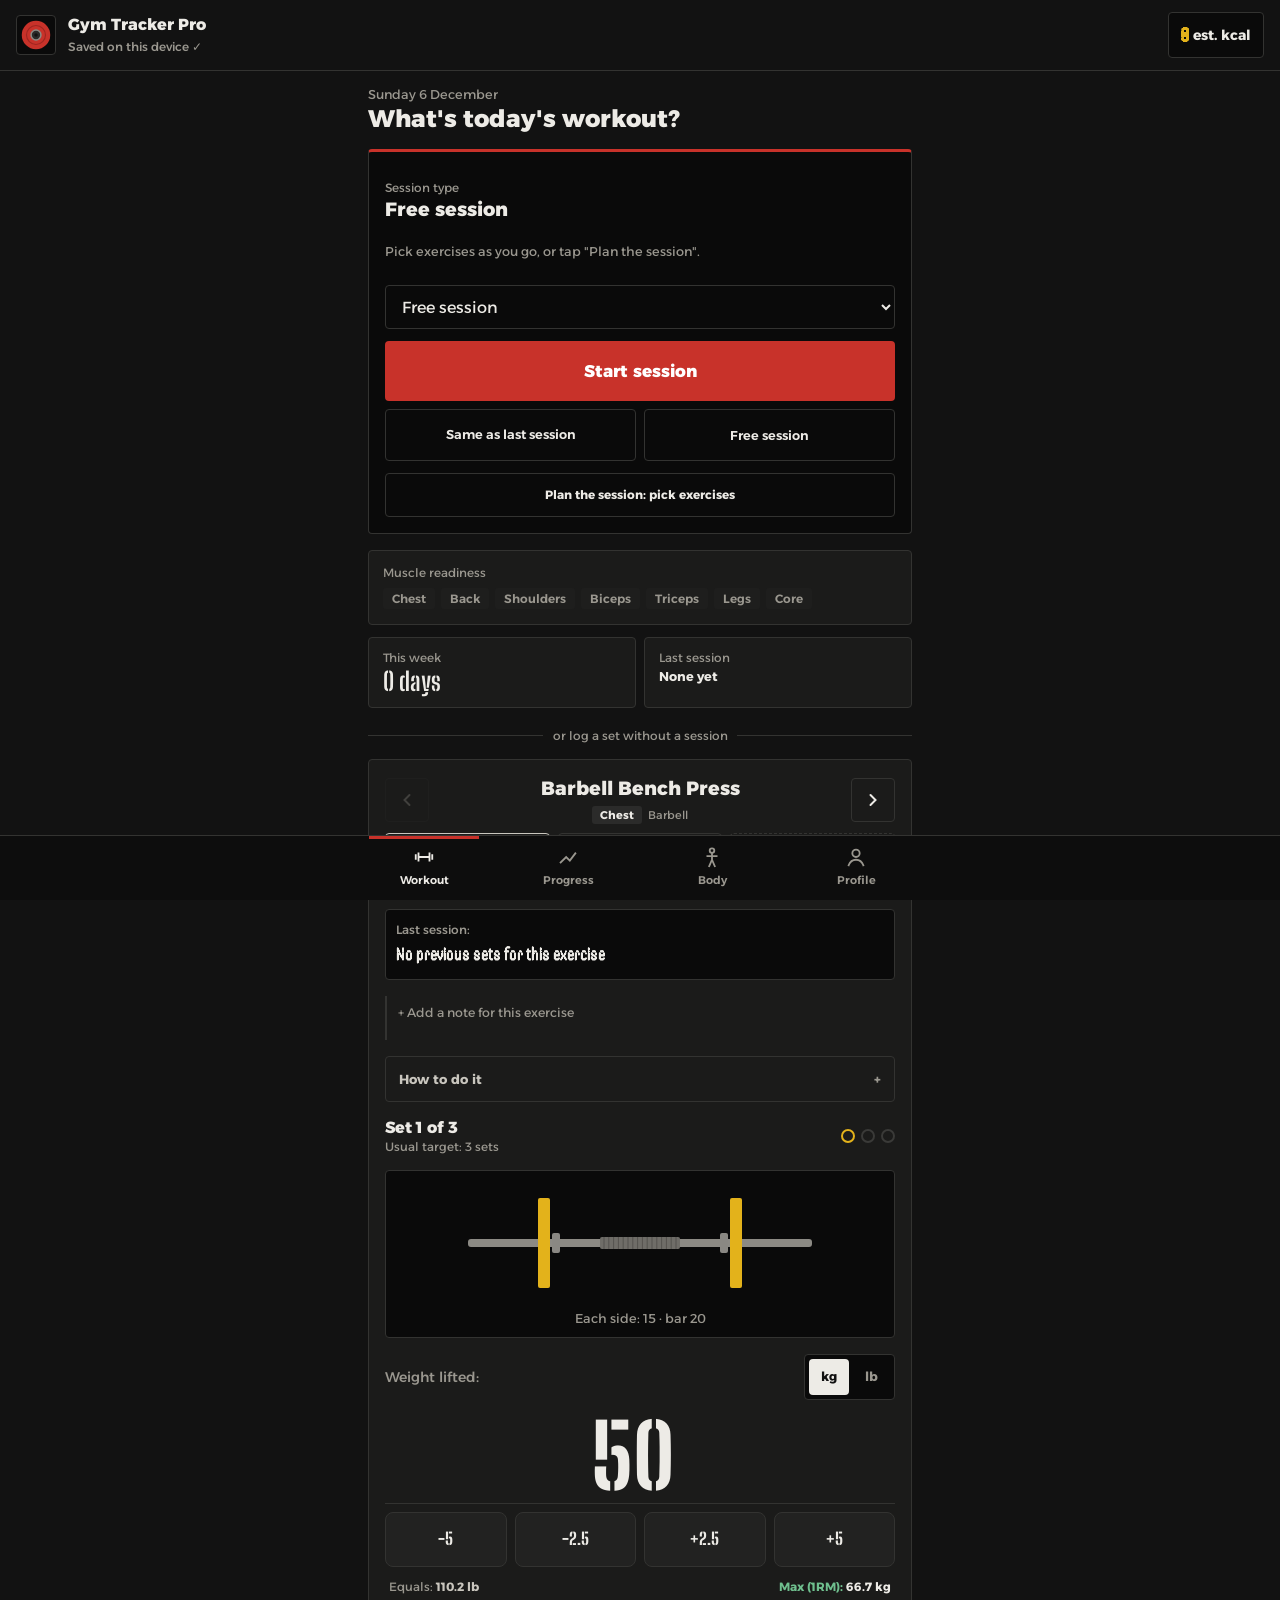
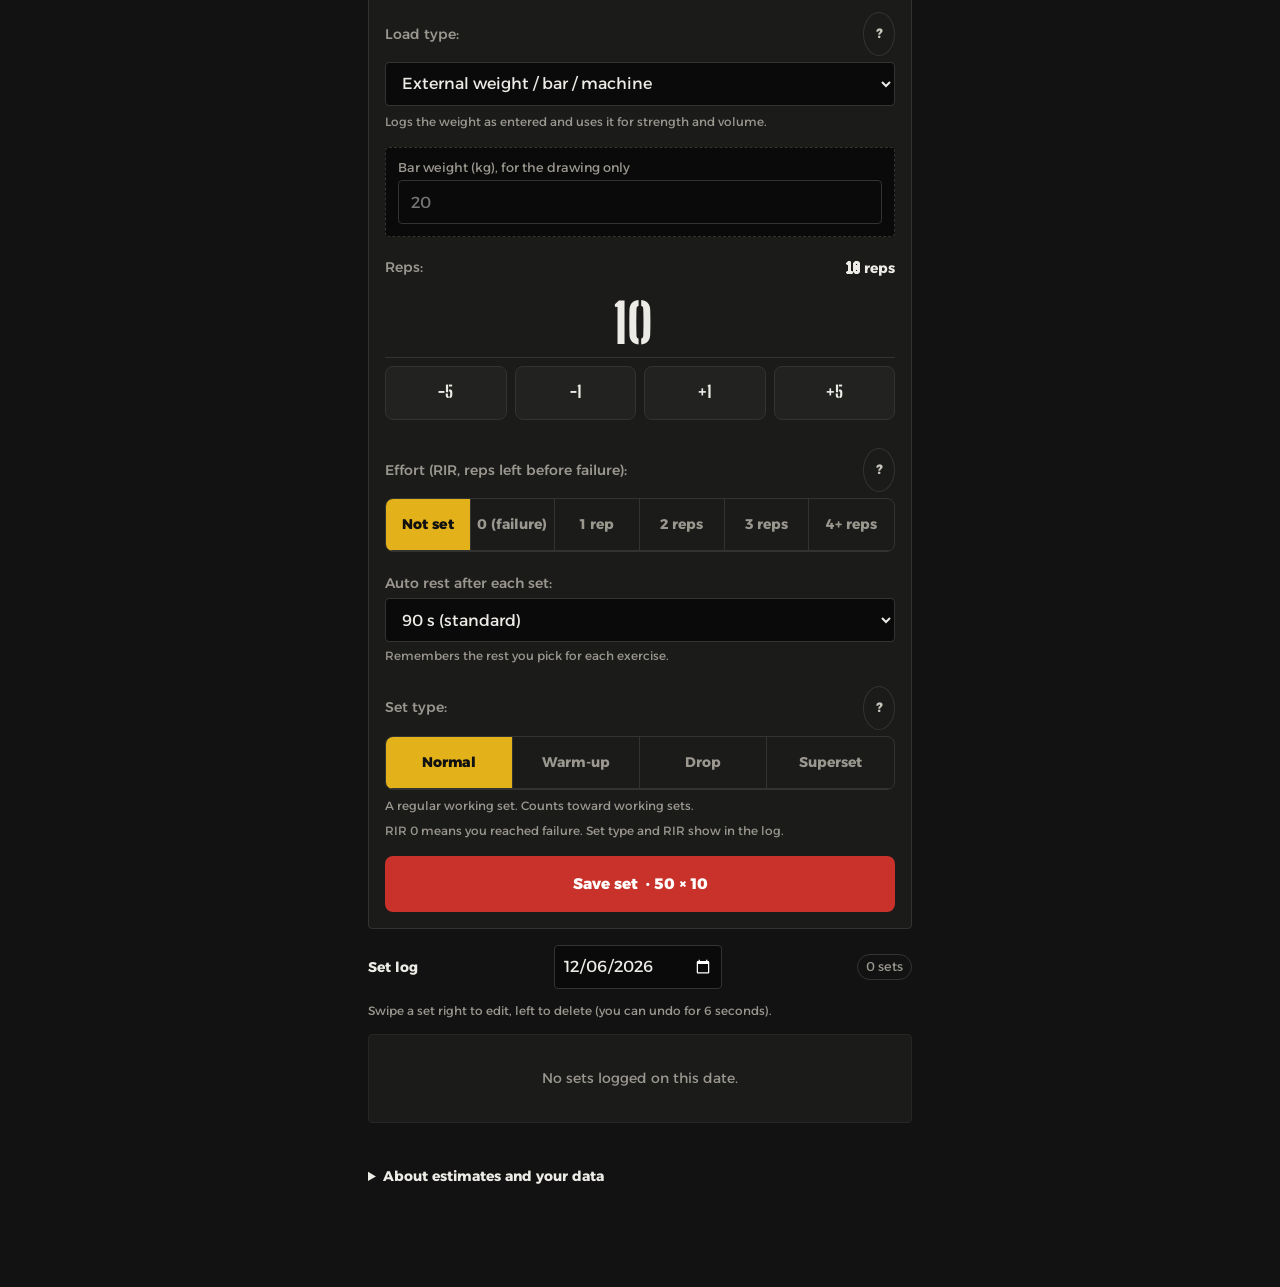
==== commit 399080a5: "v12.1: stage 3a — start screen, thin session bar, current exercise card with arrows, exercise picker" ====
--- a/index.html
+++ b/index.html
@@ -75,14 +75,25 @@
     <main class="max-w-xl mx-auto px-4 space-y-6">
         <!-- WORKOUT SCREEN -->
         <section id="screen-workout" class="screen-content space-y-4 animate-fade-in">
+            <!-- v12.1 G4: قبل الجلسة -->
+            <div id="start-head" class="start-head hidden" data-added>
+                <span id="start-date" class="start-date"></span>
+                <h2 class="page-title">وش تمرين اليوم؟</h2>
+            </div>
             <div id="workout-session-card" class="glass-card p-4 border border-emerald-500/30 space-y-3">
                 <div class="flex items-center justify-between gap-3">
                     <div>
                         <div class="text-[10px] text-slate-400">جلسة التمرين الحالية</div>
                         <div id="active-session-title" class="font-black text-sm text-emerald-300">لا توجد جلسة نشطة</div>
                         <div id="active-session-meta" class="text-[10px] text-slate-400 mt-0.5">ابدأ جلسة ليتم حساب مدتها وملخصها بدقة</div>
+                        <div id="session-plan-pos" class="session-plan-pos" data-added></div>
                     </div>
                     <span id="active-session-timer" class="text-xs font-black text-cyan-300 bg-slate-900 px-3 py-1.5 rounded-xl border border-slate-700">00:00</span>
+                </div>
+                <div id="start-preview" class="start-preview hidden" data-added>
+                    <div class="start-preview-head"><span><small id="start-kicker"></small><b id="start-day"></b></span><span id="start-time" class="start-time"></span></div>
+                    <ul id="start-plan" class="start-plan"></ul>
+                    <p id="start-warn" class="start-warn hidden"></p>
                 </div>
                 <select aria-label="نوع الجلسة" id="session-routine-select" class="w-full glass-input px-3 py-2 rounded-xl text-xs bg-slate-900 border border-slate-700">
                     <option value="free">جلسة حرة</option>
@@ -94,15 +105,25 @@
                 </select>
                 <div class="grid grid-cols-3 gap-2">
                     <button id="btn-start-session" class="py-2 rounded-xl bg-emerald-600 hover:bg-emerald-700 text-white text-[11px] font-bold">ابدأ الجلسة</button>
-                    <button id="btn-copy-session" class="py-2 rounded-xl bg-cyan-950 hover:bg-cyan-900 border border-cyan-800 text-cyan-300 text-[11px] font-bold">استخدام السابقة كخطة</button>
+                    <button id="btn-copy-session" class="py-2 rounded-xl bg-cyan-950 hover:bg-cyan-900 border border-cyan-800 text-cyan-300 text-[11px] font-bold">مثل الجلسة السابقة</button>
                     <button id="btn-finish-session" disabled class="py-2 rounded-xl bg-amber-600 hover:bg-amber-700 text-white text-[11px] font-bold">إنهاء وملخص</button>
+                    <button type="button" id="btn-start-free" class="start-free" data-added>جلسة حرة</button>
                 </div>
                 <button type="button" id="btn-plan-session" class="w-full py-2 rounded-xl text-[11px] font-bold border" data-added>خطّط الجلسة: اختر تمارينك</button>
                 <div id="session-plan" class="session-plan hidden" data-added aria-label="خطة الجلسة"></div>
                 <div id="copied-session-plan" class="hidden text-[10px] text-slate-300 bg-slate-900/70 rounded-xl p-2 border border-slate-800"></div>
             </div>
 
-            <details id="exercise-filters" class="glass-card filter-panel">
+            <div id="start-extra" class="start-extra hidden" data-added>
+                <div class="start-ready-card"><span class="start-label">جاهزية العضلات</span><div id="start-ready" class="start-ready"></div></div>
+                <div class="start-stats">
+                    <div><span class="start-label">هالأسبوع</span><b id="start-week" class="start-week"></b></div>
+                    <div><span class="start-label" id="start-last-label">آخر جلسة</span><b id="start-last" class="start-last"></b></div>
+                </div>
+                <p class="start-or">أو سجّل جولة بدون جلسة</p>
+            </div>
+
+            <details id="exercise-filters" class="glass-card filter-panel v12-hide">
                 <summary>القوائم والفلاتر <span id="filter-summary" class="field-hint">كل التمارين</span></summary>
                 <div class="space-y-3 filter-content">
             <div class="glass-card p-3 border border-cyan-500/30 space-y-2">
@@ -147,11 +168,25 @@
                 </div>
             </details>
 
-            <div class="glass-card p-4 space-y-4">
-                <div class="flex flex-col gap-2">
+            <div class="glass-card p-4 space-y-4" id="ex-card">
+                <div id="cur-ex" class="cur-ex" data-added>
+                    <div class="cur-ex-row">
+                        <button type="button" id="btn-ex-prev" class="cur-ex-arrow" aria-label="التمرين السابق"><svg width="20" height="20" viewBox="0 0 24 24" fill="none" stroke="currentColor" stroke-width="2.4" stroke-linecap="round" aria-hidden="true"><path d="M9 6l6 6-6 6"/></svg></button>
+                        <div class="cur-ex-mid">
+                            <b id="cur-ex-name" class="cur-ex-name"></b>
+                            <span class="cur-ex-meta"><span id="cur-ex-muscle" class="cur-ex-chip"></span><span id="cur-ex-equip" class="cur-ex-equip"></span><span id="cur-ex-pos" class="cur-ex-pos"></span></span>
+                        </div>
+                        <button type="button" id="btn-ex-next" class="cur-ex-arrow" aria-label="التمرين الجاي"><svg width="20" height="20" viewBox="0 0 24 24" fill="none" stroke="currentColor" stroke-width="2.4" stroke-linecap="round" aria-hidden="true"><path d="M15 6l-6 6 6 6"/></svg></button>
+                    </div>
+                    <div class="cur-ex-actions">
+                        <button type="button" id="btn-change-ex" class="cur-ex-btn">غيّر التمرين</button>
+                        <button type="button" id="btn-guide-toggle" class="cur-ex-btn hidden">طريقة الأداء</button>
+                        <button type="button" id="btn-busy" class="busy-btn cur-ex-btn hidden">الجهاز مشغول؟</button>
+                    </div>
+                </div>
+                <div class="flex flex-col gap-2 v12-hide" id="old-picker">
                     <div class="flex items-center justify-between">
                         <label for="exercise-dropdown" class="text-xs font-bold text-cyan-300">اختر التمرين:</label>
-                        <button type="button" id="btn-busy" class="busy-btn hidden" data-added>الجهاز مشغول؟</button>
                         <button type="button" id="btn-new-exercise" class="new-ex-btn" data-added>+ تمرين جديد</button>
                         <span id="selected-exercise-equip-badge" class="text-[10px] bg-slate-900 text-cyan-300 px-2.5 py-0.5 rounded-full border border-cyan-800 font-bold">أوزان حرة (بار)</span>
                     </div>
@@ -206,6 +241,11 @@
                 <label id="previous-set-picker" class="hidden field-hint">الجولة السابقة المراد تعبئتها:
                     <select id="previous-set-select" class="glass-input w-full px-3 py-2 rounded-xl text-sm" aria-label="اختيار جولة من الأداء السابق"></select>
                 </label>
+                <div id="set-counter" class="set-counter hidden" data-added aria-live="polite">
+                    <div class="set-counter-text"><b id="set-counter-title"></b><span id="set-counter-sub"></span></div>
+                    <div id="set-counter-dots" class="set-counter-dots" aria-hidden="true"></div>
+                    <button type="button" id="btn-next-ex" class="set-counter-next hidden"></button>
+                </div>
                 <div id="dynamic-input-container">
                     <div id="equip-visual" class="equip-visual" data-added hidden></div>
                     <div id="form-weights" class="space-y-4">
@@ -349,11 +389,13 @@
                             <p class="field-hint">RIR 0 يعني أنك وصلت للفشل. نوع الجولة وRIR يظهران في السجل.</p>
                         </div>
 
+                        <div id="save-bar" class="save-bar">
                         <button type="button" id="btn-repeat-set" class="repeat-set hidden" data-added>كرر الجولة السابقة</button>
                         <button id="btn-save-weights" class="w-full py-3.5 px-4 rounded-xl bg-gradient-to-r from-emerald-500 to-teal-600 hover:from-emerald-600 hover:to-teal-700 text-white font-bold text-xs shadow-lg neon-glow-green flex items-center justify-center gap-2 mt-2">
                             <i class="fa-solid fa-floppy-disk text-sm"></i>
-                            <span>حفظ الجولة</span>
+                            <span>حفظ الجولة</span><span id="save-sum" class="save-sum" data-added></span>
                         </button>
+                        </div>
                     </div>
 
                     <div id="form-treadmill" class="hidden space-y-4">
@@ -935,6 +977,22 @@
         </div>
     </nav>
 
+    <div id="ex-picker" class="ex-picker modal-overlay hidden" data-added role="dialog" aria-modal="true" aria-labelledby="picker-title">
+        <div class="ex-picker-sheet">
+            <div class="ex-picker-grip" aria-hidden="true"></div>
+            <div class="ex-picker-head"><h2 id="picker-title">اختر تمرين</h2><button type="button" id="picker-close" class="picker-close" aria-label="إغلاق">×</button></div>
+            <div class="ex-picker-search">
+                <input type="search" id="picker-search" maxlength="50" class="glass-input" placeholder="ابحث: اسم التمرين أو العضلة" aria-label="ابحث عن تمرين" autocomplete="off">
+                <span id="picker-meta" class="field-hint"></span>
+            </div>
+            <div id="picker-list" class="ex-picker-list"></div>
+            <div class="ex-picker-foot">
+                <button type="button" id="picker-new" class="picker-new">+ تمرين جديد</button>
+                <span class="field-hint">يفتح الإضافة كاملة (الاسم، العضلات، الأداة)، والاسم مكتوب لك</span>
+            </div>
+        </div>
+    </div>
+
     <div id="custom-modal" role="dialog" aria-modal="true" aria-labelledby="modal-title" class="hidden fixed inset-0 z-50 modal-overlay flex items-center justify-center p-4">
         <div class="glass-card w-full max-w-sm p-5 space-y-4 border border-slate-700 shadow-2xl animate-fade-in">
             <h3 id="modal-title" class="font-black text-base text-slate-100 flex items-center gap-2"></h3>
--- a/theme.css
+++ b/theme.css
@@ -925,3 +925,138 @@
 .rec-detail-head{padding-inline-end:48px}
 .rec-close{position:absolute;top:.6rem;inset-inline-end:0;margin:0}
 .rec-detail-head small{flex-basis:100%}
+
+/* ---------- v12.1 (المرحلة 3أ): صفحة التمرين ---------- */
+.v12-hide{display:none!important}
+/* G4: قبل الجلسة */
+.start-head{display:flex;flex-direction:column;gap:2px}
+.start-head.hidden,.start-extra.hidden,.start-preview.hidden{display:none}
+.start-date{font-size:.8rem;color:var(--mute)}
+#workout-session-card.start-mode{border-top:3px solid var(--primary)!important}
+#workout-session-card.start-mode #active-session-title,#workout-session-card.start-mode #active-session-meta,#workout-session-card.start-mode #active-session-timer,#workout-session-card.start-mode .text-\[10px\]{display:none}
+#workout-session-card.start-mode > .flex:first-child{display:none}
+#workout-session-card.start-program #session-routine-select{display:none}
+.start-preview{display:grid;gap:.5rem}
+.start-preview-head{display:flex;justify-content:space-between;align-items:baseline;gap:.5rem}
+.start-preview-head > span:first-child{display:flex;flex-direction:column;gap:2px}
+.start-preview-head small{font-size:.75rem;color:var(--mute)}
+.start-preview-head b{font-size:1.2rem;font-weight:800;color:var(--ink)}
+.start-time{font-size:.75rem;color:var(--ink-2);white-space:nowrap}
+.start-plan{list-style:none;margin:0;padding:0;display:grid}
+.start-plan li{display:flex;justify-content:space-between;align-items:center;gap:.5rem;min-height:44px;border-top:1px solid var(--line-soft);font-size:.85rem}
+.start-plan-left{display:flex;align-items:center;gap:.5rem;min-width:0}
+.start-plan-name{font-weight:600;color:var(--ink);min-width:0}
+.start-plan-target{font-size:.75rem;color:var(--ink-2);white-space:nowrap}
+.start-plan-empty{color:var(--mute)!important;font-size:.8rem!important;border-top:0!important}
+.start-warn{margin:0;padding:.6rem .75rem;border:1px dashed var(--warn-line);border-radius:var(--r-sm);background:var(--bg-deep);font-size:.78rem;line-height:1.7;color:var(--ink-2)}
+.start-warn.hidden{display:none}
+#workout-session-card.start-mode .grid.grid-cols-3{grid-template-columns:repeat(2,minmax(0,1fr));gap:.5rem}
+#workout-session-card.start-mode #btn-start-session{grid-column:1 / -1;min-height:60px;font-size:1.05rem!important;font-weight:800}
+#workout-session-card.start-mode #btn-finish-session{display:none}
+#workout-session-card.start-mode #btn-copy-session,.start-free{min-height:52px;border:1px solid var(--line)!important;border-radius:var(--r-sm);background:transparent!important;color:var(--ink)!important;font-size:.8rem!important;font-weight:600}
+#workout-session-card:not(.start-mode) .start-free{display:none}
+.start-extra{display:grid;gap:.75rem}
+.start-ready-card{display:grid;gap:.5rem;padding:.9rem;background:var(--panel);border:1px solid var(--line);border-radius:var(--r-sm)}
+.start-label{font-size:.75rem;color:var(--mute)}
+.start-ready{display:flex;flex-wrap:wrap;gap:6px}
+.start-ready-chip{font-size:.75rem;font-weight:600;padding:3px 9px;border-radius:3px;background:var(--track);color:var(--mute)}
+.start-ready-chip[data-state="ready"]{color:var(--ok);background:color-mix(in srgb,var(--ok) 16%,transparent)}
+.start-ready-chip[data-state="mid"]{color:var(--accent-ink);background:color-mix(in srgb,var(--accent-ink) 16%,transparent)}
+.start-ready-chip[data-state="tired"]{color:var(--bad);background:color-mix(in srgb,var(--bad) 16%,transparent)}
+.start-stats{display:grid;grid-template-columns:repeat(2,minmax(0,1fr));gap:.5rem}
+.start-stats > div{display:flex;flex-direction:column;gap:2px;padding:.75rem .9rem;background:var(--panel);border:1px solid var(--line);border-radius:var(--r-sm);min-width:0}
+.start-week{font-family:var(--stencil);font-size:1.6rem;line-height:1.1;color:var(--ink)}
+.start-last{font-size:.8rem;font-weight:700;line-height:1.5;color:var(--ink)}
+.start-or{margin:.5rem 0 0;text-align:center;font-size:.75rem;color:var(--mute);display:flex;align-items:center;gap:.6rem}
+.start-or::before,.start-or::after{content:"";flex:1;height:1px;background:var(--line)}
+/* W1: شريط الجلسة النحيف */
+#workout-session-card.session-active{padding:.5rem .75rem!important}
+#workout-session-card.session-active #session-routine-select,#workout-session-card.session-active #btn-start-session,#workout-session-card.session-active #btn-copy-session,#workout-session-card.session-active > .text-\[10px\]{display:none}
+#workout-session-card.session-active .grid.grid-cols-3{display:flex;justify-content:flex-end;margin-top:-.25rem}
+#workout-session-card.session-active #btn-finish-session{min-height:44px;padding:0 1rem;border:1px solid var(--accent-ink)!important;background:transparent!important;color:var(--accent-ink)!important;font-size:.8rem!important;font-weight:800}
+#workout-session-card.session-active > .flex:first-child{align-items:center}
+#workout-session-card.session-active > .flex:first-child .text-\[10px\]:first-child{display:none}
+#workout-session-card.session-active #active-session-meta{display:none}
+.session-plan-pos{font-size:.72rem;color:var(--mute)}
+.session-plan-pos:empty{display:none}
+#workout-session-card.session-active #btn-plan-session{min-height:40px;font-size:.75rem!important}
+/* W2: التمرين الحالي */
+.cur-ex{display:grid;gap:.6rem}
+.cur-ex-row{display:flex;align-items:center;gap:.4rem}
+.cur-ex-arrow{flex:none;width:44px;height:44px;display:flex;align-items:center;justify-content:center;border:1px solid var(--line);border-radius:var(--r-sm);background:transparent;color:var(--ink)}
+.cur-ex-arrow:disabled{color:var(--dim);border-color:var(--line-soft)}
+[dir="ltr"] .cur-ex-arrow svg{transform:scaleX(-1)}
+.cur-ex-mid{flex:1;min-width:0;display:flex;flex-direction:column;align-items:center;gap:4px;text-align:center}
+.cur-ex-name{font-size:1.2rem;font-weight:800;line-height:1.35;color:var(--ink);overflow-wrap:anywhere}
+.cur-ex-meta{display:flex;flex-wrap:wrap;justify-content:center;gap:6px;align-items:center}
+.cur-ex-chip{font-size:.7rem;font-weight:700;padding:2px 8px;border-radius:3px;background:var(--press);color:var(--ink);white-space:nowrap}
+.cur-ex-chip[hidden]{display:none}
+.cur-ex-equip,.cur-ex-pos{font-size:.7rem;color:var(--mute)}
+.cur-ex-pos:empty{display:none}
+.cur-ex-actions{display:flex;gap:.5rem}
+.cur-ex-btn{flex:1;min-height:44px;padding:0 .5rem;border:1px solid var(--line);border-radius:var(--r-sm);background:transparent;color:var(--ink-2);font-size:.75rem;font-weight:600;margin:0!important}
+.cur-ex-btn.hidden{display:none}
+.cur-ex-btn.busy-btn{border-style:dashed}
+#btn-change-ex{color:var(--ink);border-color:var(--ink-2)}
+/* W5: عداد الجولة */
+.set-counter{display:flex;align-items:center;justify-content:space-between;flex-wrap:wrap;gap:.5rem .75rem}
+.set-counter.hidden{display:none}
+.set-counter-text{display:flex;flex-direction:column;gap:2px}
+.set-counter-text b{font-size:1rem;font-weight:800;color:var(--ink)}
+.set-counter-text span{font-size:.75rem;color:var(--mute)}
+.set-counter-dots{display:flex;gap:6px;flex-wrap:wrap}
+.set-counter-dots i{width:14px;height:14px;border-radius:50%;border:2px solid var(--track-2);box-sizing:border-box}
+.set-counter-dots i[data-s="done"]{background:var(--ok);border-color:var(--ok)}
+.set-counter-dots i[data-s="now"]{border-color:var(--accent-ink)}
+.set-counter[data-done="true"] .set-counter-text b{color:var(--ok)}
+.set-counter-next{flex-basis:100%;min-height:48px;border:1px solid var(--ok);border-radius:var(--r-sm);background:transparent;color:var(--ok);font-size:.85rem;font-weight:800}
+.set-counter-next.hidden{display:none}
+/* W9: الحفظ ثابت فوق الشريط السفلي */
+.save-bar{position:fixed;inset-inline:0;bottom:calc(64px + env(safe-area-inset-bottom));z-index:40;display:flex;gap:8px;padding:8px 16px;background:var(--bg-deep);border-top:1px solid var(--line)}
+.save-bar > *{margin:0!important}
+.save-bar #btn-save-weights{flex:1;min-height:56px;font-size:.95rem!important}
+.save-bar #btn-repeat-set{flex:none;max-width:42%;min-height:56px;padding:0 .75rem;font-size:.72rem;line-height:1.3;white-space:normal}
+.save-bar #btn-repeat-set.hidden{display:none}
+.save-sum{font-family:var(--font);font-weight:800;direction:ltr;unicode-bidi:isolate}
+#screen-workout{padding-bottom:90px}
+#toast-container{bottom:calc(150px + env(safe-area-inset-bottom))!important}
+@media (min-width:640px){.save-bar{max-width:36rem;margin-inline:auto}}
+/* اختيار التمرين */
+.ex-picker{position:fixed;inset:0;z-index:60;background:rgba(0,0,0,.6);display:flex;align-items:flex-end;justify-content:center}
+.ex-picker.hidden{display:none}
+.ex-picker-sheet{width:100%;max-width:36rem;height:min(88vh,52rem);display:flex;flex-direction:column;background:var(--panel);border-top:1px solid var(--line);border-radius:12px 12px 0 0;padding-bottom:env(safe-area-inset-bottom)}
+.ex-picker-grip{width:44px;height:4px;border-radius:2px;background:var(--track-2);margin:8px auto 0}
+.ex-picker-head{display:flex;justify-content:space-between;align-items:center;padding:4px 8px 4px 16px}
+[dir="ltr"] .ex-picker-head{padding:4px 16px 4px 8px}
+.ex-picker-head h2{margin:0;font-size:1.1rem;font-weight:800;color:var(--ink)}
+.picker-close{width:44px;height:44px;border:0;background:transparent;color:var(--ink-2);font-size:1.4rem}
+.ex-picker-search{padding:0 16px 8px;display:grid;gap:4px}
+.ex-picker-search input{width:100%;min-height:50px;padding:0 14px;font-size:15px;border-radius:var(--r-sm)}
+.ex-picker-list{flex:1;overflow-y:auto;overscroll-behavior:contain;padding:0 16px;display:grid;align-content:start;gap:1rem}
+.picker-sec{display:grid}
+.picker-sec-title{font-size:.75rem;font-weight:700;color:var(--accent-ink);padding-bottom:4px}
+.picker-item{display:flex;align-items:center;gap:.6rem;min-height:56px;padding:0 4px;border:0;border-bottom:1px solid var(--line-soft);background:transparent;color:var(--ink);text-align:start;width:100%}
+.picker-item:active{background:var(--press)}
+.picker-mid{flex:1;min-width:0;display:flex;flex-direction:column;gap:2px}
+.picker-name{font-size:.9rem;font-weight:600}
+.picker-name mark{background:transparent;color:var(--accent-ink);font-weight:800}
+.picker-meta{font-size:.7rem;color:var(--mute)}
+.picker-mark{flex:none;width:24px;height:24px;border-radius:50%;display:flex;align-items:center;justify-content:center;font-size:.72rem;font-weight:800;border:2px solid var(--track-2);color:var(--mute)}
+.picker-mark[data-s="done"]{background:var(--ok);border-color:var(--ok);color:var(--on-ink)}
+.picker-mark[data-s="now"]{border-color:var(--accent-ink);color:var(--accent-ink)}
+.ex-picker-foot{padding:10px 16px 14px;border-top:1px solid var(--line);display:grid;gap:4px;text-align:center}
+.picker-new{min-height:52px;border:1px dashed var(--accent-ink);border-radius:var(--r-sm);background:transparent;color:var(--accent-ink);font-size:.9rem;font-weight:800}
+body.sheet-open{overflow:hidden}
+:root[data-theme="logbook"] .ex-picker-sheet{border-radius:0}
+.save-sum{direction:inherit;unicode-bidi:normal}
+.save-num{direction:ltr;unicode-bidi:isolate;display:inline-block}
+#screen-workout.no-session .save-bar{position:static;padding:0;background:transparent;border:0}
+#screen-workout.no-session{padding-bottom:0}
+/* شريط الجلسة سطر واحد */
+#workout-session-card.session-active{display:flex;flex-wrap:wrap;align-items:center;gap:.5rem .75rem}
+#workout-session-card.session-active > *{margin:0!important}
+#workout-session-card.session-active > .flex:first-child{flex:1;min-width:0;gap:.75rem}
+#workout-session-card.session-active .grid.grid-cols-3{flex:none;margin:0}
+#workout-session-card.session-active #btn-plan-session,#workout-session-card.session-active #session-plan,#workout-session-card.session-active #copied-session-plan{flex-basis:100%}
+#workout-session-card.session-active #active-session-timer{font-size:1.9rem}
+#workout-session-card.session-active > *{min-width:0;max-width:100%}
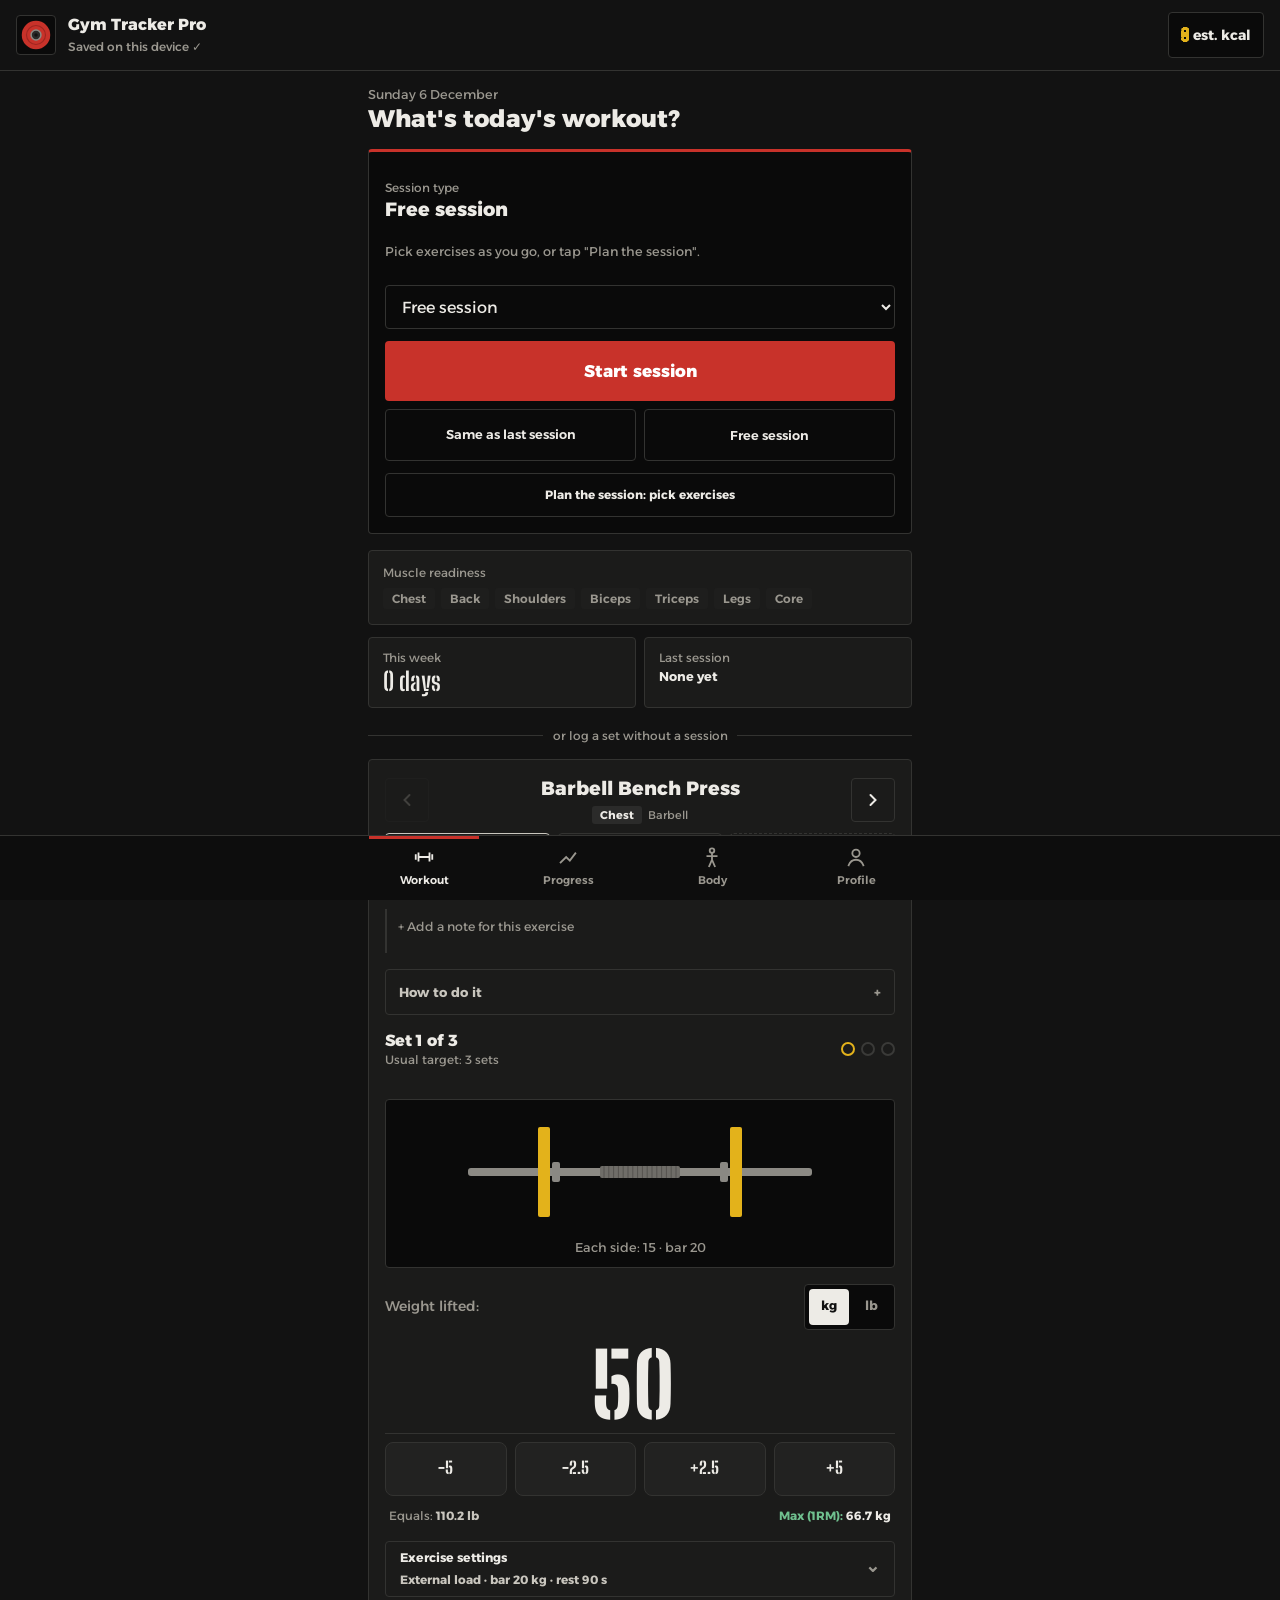
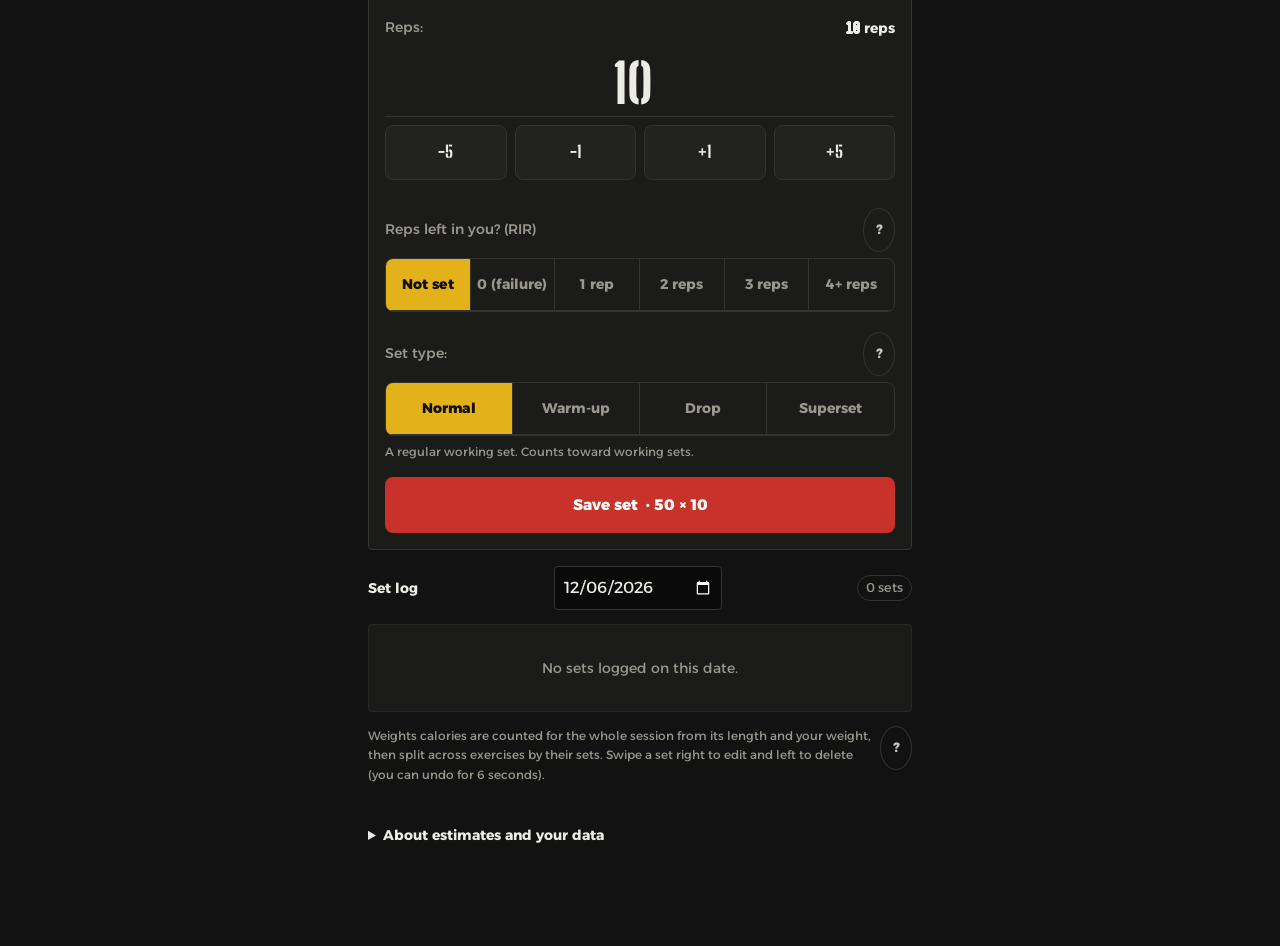
==== commit 996389e6: "v12.2: stage 3b — fill from (suggestion, last set, warm-up), folded exercise settings, grouped log, " ====
--- a/index.html
+++ b/index.html
@@ -201,7 +201,7 @@
 
                 <hr class="border-slate-800">
 
-                <div id="last-performance-container" class="bg-slate-900/90 p-2.5 rounded-xl border border-cyan-500/30 flex justify-between items-center text-xs">
+                <div id="last-performance-container" class="v12-hide bg-slate-900/90 p-2.5 rounded-xl border border-cyan-500/30 flex justify-between items-center text-xs">
                     <div class="flex items-center gap-2">
                         <span class="text-amber-400 font-bold text-base"></span>
                         <div>
@@ -230,21 +230,28 @@
                     <div id="ex-guide-body" class="ex-guide-body" translate="no"></div>
                 </details>
 
-                <div id="next-suggestion" class="next-suggestion hidden" data-added aria-live="polite">
-                    <div class="sugg-head"><span class="sugg-label">اقتراح اليوم</span><span id="sugg-value" class="sugg-value num-led"></span></div>
-                    <p id="sugg-reason" class="sugg-reason"></p>
-                    <div id="sugg-plateau" class="sugg-plateau hidden"><p id="sugg-plateau-text"></p><button type="button" id="btn-deload" class="sugg-wchip"></button></div>
-                    <button type="button" id="btn-apply-suggestion" class="sugg-apply">عبّي الاقتراح</button>
-                    <div id="sugg-warmup" class="sugg-warmup hidden"><span class="sugg-wlabel">تسخين:</span><span id="sugg-warmup-sets" class="sugg-wsets"></span></div>
-                </div>
-
-                <label id="previous-set-picker" class="hidden field-hint">الجولة السابقة المراد تعبئتها:
+
+                <label id="previous-set-picker" class="hidden field-hint v12-hide">الجولة السابقة المراد تعبئتها:
                     <select id="previous-set-select" class="glass-input w-full px-3 py-2 rounded-xl text-sm" aria-label="اختيار جولة من الأداء السابق"></select>
                 </label>
                 <div id="set-counter" class="set-counter hidden" data-added aria-live="polite">
                     <div class="set-counter-text"><b id="set-counter-title"></b><span id="set-counter-sub"></span></div>
                     <div id="set-counter-dots" class="set-counter-dots" aria-hidden="true"></div>
                     <button type="button" id="btn-next-ex" class="set-counter-next hidden"></button>
+                </div>
+                <div id="fill-from" class="fill-from hidden" data-added>
+                    <span class="fill-label">عبّي من:</span>
+                    <div class="fill-row">
+                        <button type="button" id="btn-apply-suggestion" class="sugg-apply fill-btn fill-main"><small>اقتراح اليوم</small><b id="fill-sugg-val"></b></button>
+                        <button type="button" id="fill-last" class="fill-btn"><small>آخر جولة</small><b id="fill-last-val"></b></button>
+                        <button type="button" id="fill-warm" class="fill-btn" aria-expanded="false"><small>تسخين</small><b id="fill-warm-val"></b></button>
+                    </div>
+                <div id="next-suggestion" class="next-suggestion hidden" data-added aria-live="polite">
+                    <div class="sugg-head"><span class="sugg-label">اقتراح اليوم</span><span id="sugg-value" class="sugg-value num-led"></span></div>
+                    <p id="sugg-reason" class="sugg-reason"></p>
+                    <div id="sugg-plateau" class="sugg-plateau hidden"><p id="sugg-plateau-text"></p><button type="button" id="btn-deload" class="sugg-wchip"></button></div>
+                    <div id="sugg-warmup" class="sugg-warmup hidden"><span class="sugg-wlabel">تسخين:</span><span id="sugg-warmup-sets" class="sugg-wsets"></span></div>
+                </div>
                 </div>
                 <div id="dynamic-input-container">
                     <div id="equip-visual" class="equip-visual" data-added hidden></div>
@@ -275,6 +282,10 @@
                             </div>
                         </div>
 
+
+                        <details id="ex-settings" class="ex-settings">
+                            <summary><span class="ex-settings-title" data-added>إعدادات التمرين</span><span id="ex-settings-sum" class="ex-settings-sum" data-added></span></summary>
+                            <div class="ex-settings-body">
                         <div class="space-y-1.5">
                             <div class="help-line"><label for="load-mode-select" class="block text-xs font-medium text-slate-300">طريقة تسجيل الحمل:</label><button type="button" class="help-q" data-help="loadmode" aria-label="وش يعني طريقة تسجيل الحمل" data-added>؟</button></div>
                             <select id="load-mode-select" class="w-full glass-input px-3 py-2 rounded-xl text-xs bg-slate-900 border border-slate-700">
@@ -287,7 +298,6 @@
                             </select>
                             <p id="load-mode-hint" class="field-hint">يسجل الوزن المدخل كما هو ويستخدمه في القوة والحجم.</p>
                         </div>
-
                         <div id="equip-settings" class="equip-settings hidden" data-added>
                             <div id="machine-weight-row" class="hidden space-y-2">
                                 <div class="settings-grid">
@@ -311,6 +321,19 @@
                             </div>
                         </div>
 
+                        <div class="space-y-1 pt-1">
+                            <label for="rest-timer-duration" class="block text-xs font-medium text-slate-300">وقت الراحة التلقائي للجولة:</label>
+                            <select id="rest-timer-duration" class="w-full glass-input px-3 py-1.5 rounded-xl text-xs bg-slate-900 border border-slate-700">
+                                <option value="0">بدون مؤقت (بين مراحل الدروب أو تمريني السوبر)</option>
+                                <option value="60">60 ثانية (تمارين العزل والتراي/الباي)</option>
+                                <option value="90" selected>90 ثانية (معياري)</option>
+                                <option value="120">120 ثانية (2 دقيقة - تمارين مركبة)</option>
+                                <option value="180">180 ثانية (3 دقائق - سكوات / ديدليفت / بنش)</option>
+                            </select>
+                            <p class="field-hint" data-added>يتذكر الراحة اللي تختارها لكل تمرين.</p>
+                        </div>
+                            </div>
+                        </details>
                         <div id="timed-duration-field" class="hidden space-y-1.5">
                             <label for="input-duration-sec" class="block text-xs font-medium text-slate-300">المدة بالثواني:</label>
                             <input type="number" id="input-duration-sec" min="1" max="3600" step="1" value="60" class="w-full glass-input text-center py-2.5 rounded-xl text-base font-black text-cyan-400 border border-cyan-500/40">
@@ -348,7 +371,7 @@
                         </div>
 
                         <div class="space-y-1.5 pt-1">
-                            <div class="help-line"><label id="rir-label" class="block text-xs font-medium text-slate-300">مقياس الجهد الفعلي (RIR / العدات المتبقية للفشل):</label><button type="button" class="help-q" data-help="rir" aria-label="وش يعني RIR" data-added>؟</button></div>
+                            <div class="help-line"><label id="rir-label" class="block text-xs font-medium text-slate-300">كم باقي فيك؟ (RIR)</label><button type="button" class="help-q" data-help="rir" aria-label="وش يعني RIR" data-added>؟</button></div>
                             <p id="feel-label" class="block text-xs font-medium text-slate-300 hidden" data-added>كيف كانت الجولة؟</p>
                             <div id="feel-container" class="feel-grid hidden" data-added>
                                 <button type="button" data-feel-rir="3" aria-pressed="false" class="feel-btn"><strong>سهل</strong><small>كان فيني 3 عدات أو أكثر</small></button>
@@ -365,17 +388,6 @@
                             </div>
                         </div>
 
-                        <div class="space-y-1 pt-1">
-                            <label for="rest-timer-duration" class="block text-xs font-medium text-slate-300">وقت الراحة التلقائي للجولة:</label>
-                            <select id="rest-timer-duration" class="w-full glass-input px-3 py-1.5 rounded-xl text-xs bg-slate-900 border border-slate-700">
-                                <option value="0">بدون مؤقت (بين مراحل الدروب أو تمريني السوبر)</option>
-                                <option value="60">60 ثانية (تمارين العزل والتراي/الباي)</option>
-                                <option value="90" selected>90 ثانية (معياري)</option>
-                                <option value="120">120 ثانية (2 دقيقة - تمارين مركبة)</option>
-                                <option value="180">180 ثانية (3 دقائق - سكوات / ديدليفت / بنش)</option>
-                            </select>
-                            <p class="field-hint" data-added>يتذكر الراحة اللي تختارها لكل تمرين.</p>
-                        </div>
 
                         <div class="space-y-1.5 pt-1">
                             <div class="help-line"><label class="block text-xs font-medium text-slate-300">نوع الجولة:</label><button type="button" class="help-q" data-help="settype" aria-label="وش يعني أنواع الجولات" data-added>؟</button></div>
@@ -386,7 +398,7 @@
                                 <button type="button" data-settype="superset" aria-pressed="false" class="set-type-btn py-2 px-1 rounded-xl border text-center">سوبر</button>
                             </div>
                             <p id="set-type-help" class="field-hint" aria-live="polite"></p>
-                            <p class="field-hint">RIR 0 يعني أنك وصلت للفشل. نوع الجولة وRIR يظهران في السجل.</p>
+                            <p class="field-hint v12-hide">RIR 0 يعني أنك وصلت للفشل. نوع الجولة وRIR يظهران في السجل.</p>
                         </div>
 
                         <div id="save-bar" class="save-bar">
@@ -476,12 +488,13 @@
                         <i class="fa-solid fa-clipboard-list text-cyan-400"></i>
                         <span>سجل الجولات</span>
                     </h3>
+                    <span id="logs-kcal" class="logs-kcal" data-added></span>
                     <input id="logs-date-filter" type="date" aria-label="تاريخ سجل الجولات" class="glass-input px-2 py-1 rounded-xl text-xs">
                     <span id="today-sets-count" class="text-xs bg-slate-800 text-slate-400 px-2 py-0.5 rounded-full border border-slate-700">0 جولات</span>
                 </div>
 
-                <p class="field-hint swipe-hint" data-added>اسحب الجولة يمين للتعديل، ويسار للحذف (وتقدر تتراجع 6 ثواني).</p>
                 <div id="today-logs-container" class="space-y-2"></div>
+                <p class="field-hint swipe-hint help-line" data-added><span>سعرات الحديد تنحسب للجلسة من مدتها ووزنك، وتنقسم على التمارين حسب عدد جولاتها. اسحب الجولة يمين للتعديل ويسار للحذف (وتقدر تتراجع 6 ثواني).</span><button type="button" class="help-q" data-help="calories-burn" aria-label="كيف تنحسب السعرات">؟</button></p>
 
                 <div id="lazy-logs-load-more" class="hidden text-center pt-2">
                     <button id="btn-load-more-logs" class="py-2 px-4 rounded-xl bg-slate-800 hover:bg-slate-700 border border-slate-700 text-xs font-bold text-cyan-300">
--- a/theme.css
+++ b/theme.css
@@ -1012,7 +1012,7 @@
 .set-counter-next{flex-basis:100%;min-height:48px;border:1px solid var(--ok);border-radius:var(--r-sm);background:transparent;color:var(--ok);font-size:.85rem;font-weight:800}
 .set-counter-next.hidden{display:none}
 /* W9: الحفظ ثابت فوق الشريط السفلي */
-.save-bar{position:fixed;inset-inline:0;bottom:calc(64px + env(safe-area-inset-bottom));z-index:40;display:flex;gap:8px;padding:8px 16px;background:var(--bg-deep);border-top:1px solid var(--line)}
+.save-bar{position:fixed;left:0;right:0;bottom:calc(64px + env(safe-area-inset-bottom));z-index:40;display:flex;gap:8px;padding:8px 16px;background:var(--bg-deep);border-top:1px solid var(--line)}
 .save-bar > *{margin:0!important}
 .save-bar #btn-save-weights{flex:1;min-height:56px;font-size:.95rem!important}
 .save-bar #btn-repeat-set{flex:none;max-width:42%;min-height:56px;padding:0 .75rem;font-size:.72rem;line-height:1.3;white-space:normal}
@@ -1022,7 +1022,7 @@
 #toast-container{bottom:calc(150px + env(safe-area-inset-bottom))!important}
 @media (min-width:640px){.save-bar{max-width:36rem;margin-inline:auto}}
 /* اختيار التمرين */
-.ex-picker{position:fixed;inset:0;z-index:60;background:rgba(0,0,0,.6);display:flex;align-items:flex-end;justify-content:center}
+.ex-picker{position:fixed;top:0;right:0;bottom:0;left:0;z-index:60;background:rgba(0,0,0,.6);display:flex;align-items:flex-end;justify-content:center}
 .ex-picker.hidden{display:none}
 .ex-picker-sheet{width:100%;max-width:36rem;height:min(88vh,52rem);display:flex;flex-direction:column;background:var(--panel);border-top:1px solid var(--line);border-radius:12px 12px 0 0;padding-bottom:env(safe-area-inset-bottom)}
 .ex-picker-grip{width:44px;height:4px;border-radius:2px;background:var(--track-2);margin:8px auto 0}
@@ -1060,3 +1060,68 @@
 #workout-session-card.session-active #btn-plan-session,#workout-session-card.session-active #session-plan,#workout-session-card.session-active #copied-session-plan{flex-basis:100%}
 #workout-session-card.session-active #active-session-timer{font-size:1.9rem}
 #workout-session-card.session-active > *{min-width:0;max-width:100%}
+
+/* ---------- v12.2 (المرحلة 3ب) ---------- */
+/* W4: عبّي من */
+.fill-from{display:grid;gap:.5rem}
+.fill-from.hidden{display:none}
+.fill-label{font-size:.75rem;color:var(--mute)}
+.fill-from.empty .fill-label{display:none}
+.fill-row{display:flex;gap:6px}
+.fill-btn{flex:1;min-width:0;min-height:56px;padding:6px 10px;border:1px solid var(--line);border-radius:var(--r-sm);background:transparent;color:var(--ink);display:flex;flex-direction:column;align-items:flex-start;justify-content:center;gap:1px;text-align:start}
+.fill-btn.hidden{display:none}
+.fill-btn small{font-size:.7rem;color:var(--mute)}
+.fill-btn b{font-size:.95rem;font-weight:800;direction:ltr;unicode-bidi:isolate}
+.fill-btn.fill-main{flex:1.3;background:var(--accent);border-color:var(--accent);color:var(--on-accent)}
+.fill-btn.fill-main small{color:var(--on-accent);opacity:.8}
+.fill-btn[aria-expanded="true"]{border-color:var(--accent-ink)}
+#fill-from #next-suggestion{border:0!important;background:transparent!important;padding:0!important;margin:0!important;box-shadow:none!important}
+#fill-from .sugg-head{display:none}
+#fill-from .sugg-reason{font-size:.75rem;line-height:1.7;color:var(--mute);margin:0}
+#fill-from .sugg-warmup{display:none!important}
+#fill-from.show-warm .sugg-warmup:not(.hidden){display:flex!important}
+/* W7: إعدادات التمرين مطوية */
+.ex-settings{border:1px solid var(--line);border-radius:var(--r-sm)}
+.ex-settings > summary{list-style:none;display:flex;flex-direction:column;gap:2px;min-height:52px;justify-content:center;padding:.4rem 2.4rem .4rem .9rem;cursor:pointer;position:relative}
+[dir="rtl"] .ex-settings > summary{padding:.4rem .9rem .4rem 2.4rem}
+.ex-settings > summary::-webkit-details-marker{display:none}
+.ex-settings > summary::after{content:"⌄";position:absolute;inset-inline-end:.9rem;top:50%;transform:translateY(-60%);color:var(--mute);font-size:1.1rem}
+.ex-settings[open] > summary::after{content:"⌃";transform:translateY(-30%)}
+.ex-settings-title{font-size:.78rem;font-weight:700;color:var(--ink)}
+.ex-settings-sum{font-size:.75rem;color:var(--ink-2)}
+.ex-settings-body{display:grid;gap:.9rem;padding:.25rem .9rem .9rem}
+/* W10: السجل مجمّع */
+.logs-kcal{font-size:.75rem;color:var(--mute)}
+.logs-kcal:empty{display:none}
+.log-group{background:var(--panel);border:1px solid var(--line);border-radius:var(--r-sm);overflow:hidden}
+.log-group-head{display:flex;justify-content:space-between;align-items:center;gap:.5rem;padding:.7rem .9rem;border-bottom:1px solid var(--line)}
+.log-cardio .log-group-head{border-bottom:0}
+.log-group-title{display:flex;flex-direction:column;gap:3px;min-width:0;flex:1}
+.log-group-title b{font-size:.92rem;color:var(--ink)}
+.log-group-meta{display:flex;flex-wrap:wrap;gap:6px;align-items:center;font-size:.7rem;color:var(--mute)}
+.log-kcal{flex:none;display:flex;flex-direction:column;align-items:flex-end;gap:0}
+.log-kcal b{font-size:.92rem;color:var(--accent-ink)}
+.log-kcal small{font-size:.62rem;color:var(--mute)}
+.log-set{display:grid;grid-template-columns:1.6rem minmax(0,1fr) auto auto;gap:6px;align-items:center;min-height:48px;padding:0 .4rem 0 .9rem;border-bottom:1px solid var(--line-soft);background:var(--panel)}
+[dir="rtl"] .log-set{padding:0 .9rem 0 .4rem}
+.log-set:last-child{border-bottom:0}
+.log-set.warm{opacity:.55}
+.log-n{font-size:.75rem;color:var(--mute)}
+.log-set-txt{font-size:.9rem;font-weight:700;color:var(--ink);min-width:0;overflow-wrap:anywhere}
+.log-tag{font-size:.68rem;color:var(--mute);white-space:nowrap}
+.log-tag.pr{font-weight:800;padding:2px 7px;border-radius:3px;background:var(--accent);color:var(--on-accent)}
+.log-act{display:flex}
+.log-act-btn{width:40px;height:44px;border:0;background:transparent;color:var(--mute)}
+.log-act-btn .fa-solid{display:block;width:16px;height:16px;margin:auto;background:currentColor;-webkit-mask:var(--ico) center/contain no-repeat;mask:var(--ico) center/contain no-repeat}
+.log-act-btn .fa-solid::before{content:none}
+.swipe-hint.help-line{align-items:flex-start}
+.log-set-cell{display:flex;flex-direction:column;gap:1px;min-width:0}
+.log-1rm{font-size:.65rem;color:var(--mute)}
+
+/* WebView قديم (أندرويد 11 بدون تحديث، Chrome 83): ما يدعم gap في flex ولا inset */
+@supports not (inset:0){
+ .cur-ex-actions > * + *,.fill-row > * + *,.save-bar > * + *{margin-inline-start:6px!important}
+ .cur-ex-row > * + *{margin-inline-start:6px}
+ .rec-close{position:absolute;top:.6rem;left:0}
+ [dir="ltr"] .rec-close{left:auto;right:0}
+}
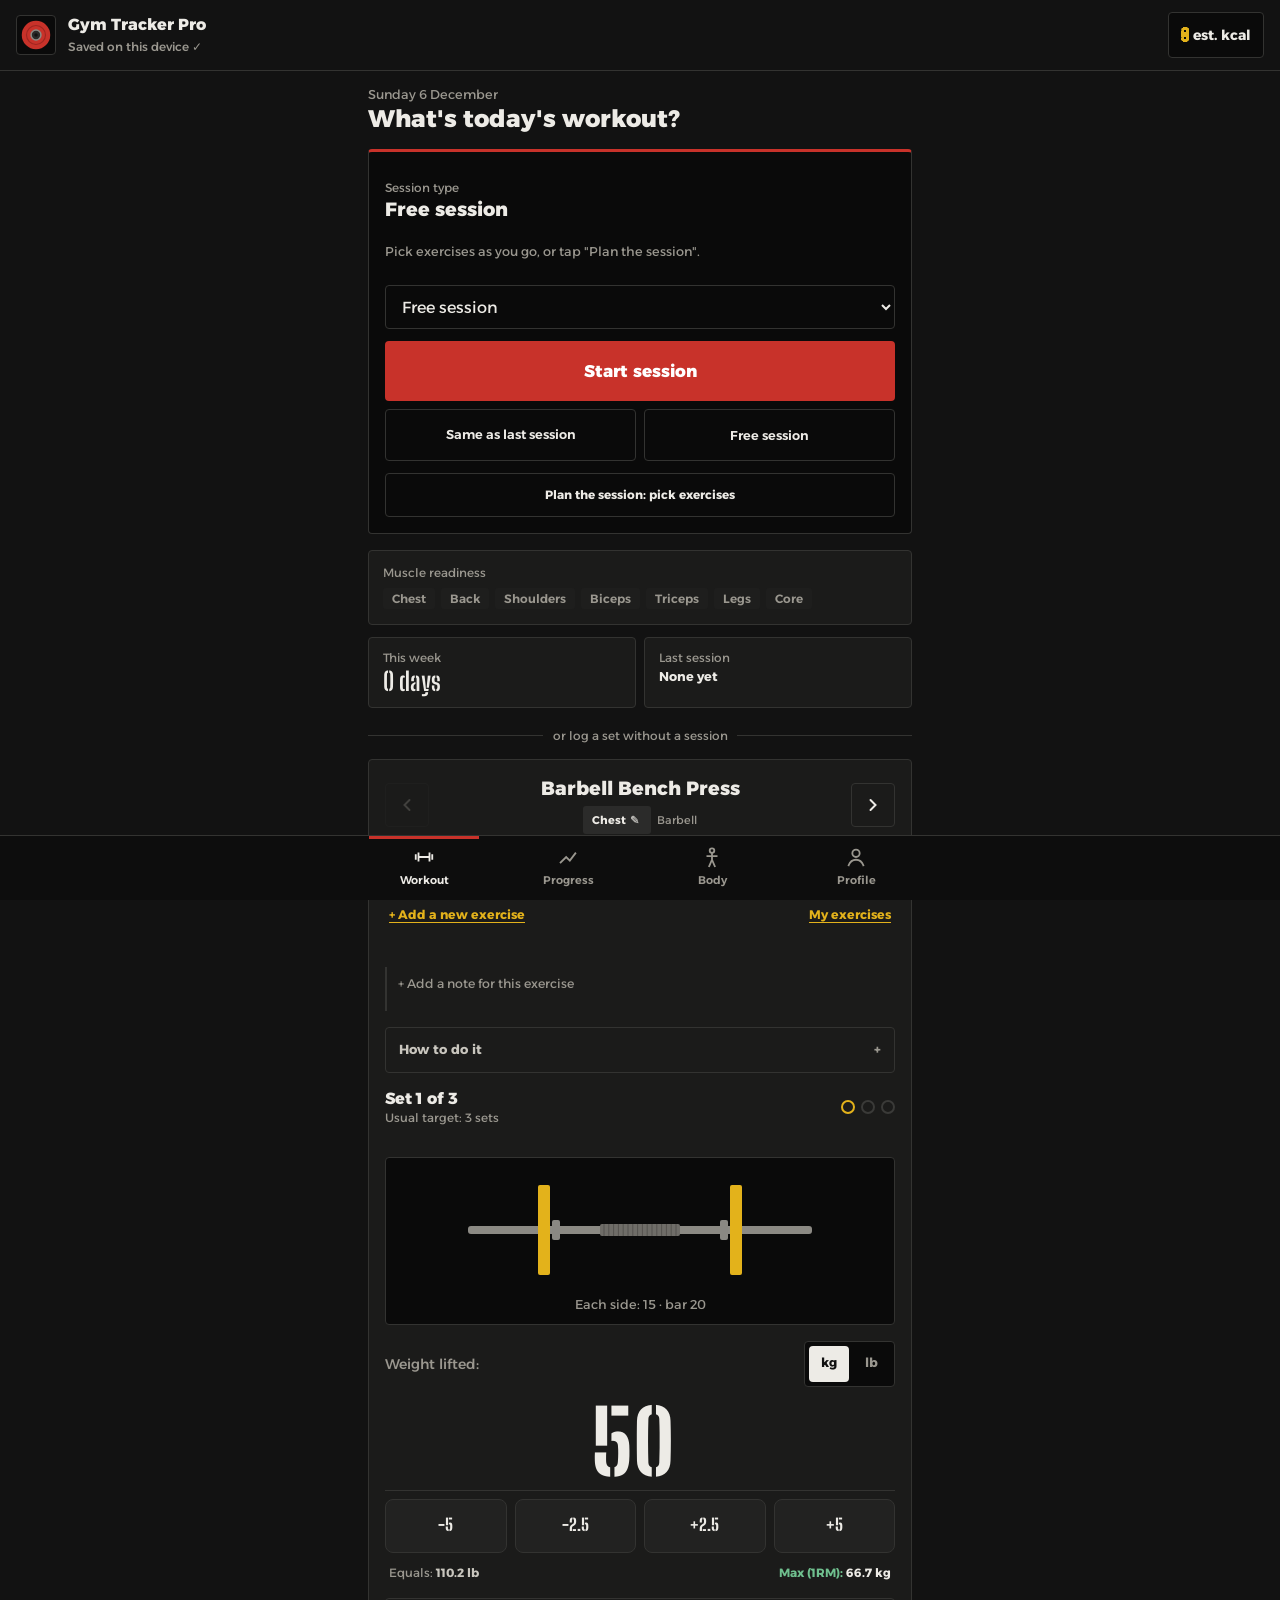
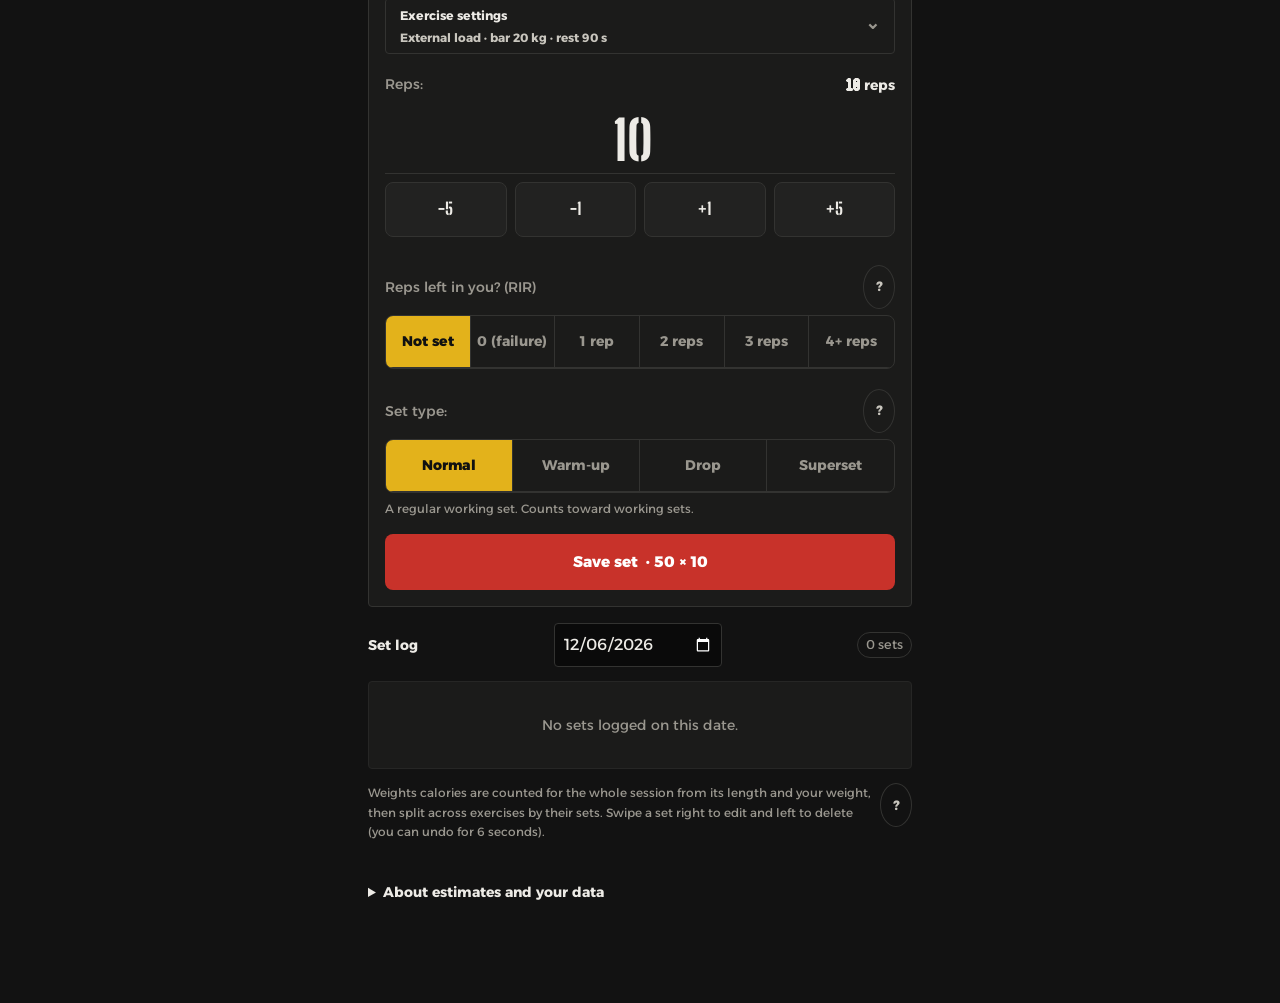
==== commit 9effa940: "v12.4: custom exercises classified by name (Calf press was chest), edit muscles from the exercise ca" ====
--- a/index.html
+++ b/index.html
@@ -174,7 +174,7 @@
                         <button type="button" id="btn-ex-prev" class="cur-ex-arrow" aria-label="التمرين السابق"><svg width="20" height="20" viewBox="0 0 24 24" fill="none" stroke="currentColor" stroke-width="2.4" stroke-linecap="round" aria-hidden="true"><path d="M9 6l6 6-6 6"/></svg></button>
                         <div class="cur-ex-mid">
                             <b id="cur-ex-name" class="cur-ex-name"></b>
-                            <span class="cur-ex-meta"><span id="cur-ex-muscle" class="cur-ex-chip"></span><span id="cur-ex-equip" class="cur-ex-equip"></span><span id="cur-ex-pos" class="cur-ex-pos"></span></span>
+                            <span class="cur-ex-meta"><button type="button" id="cur-ex-muscle" class="cur-ex-chip cur-ex-chip-btn" aria-label="عدّل عضلات التمرين"></button><span id="cur-ex-equip" class="cur-ex-equip"></span><span id="cur-ex-pos" class="cur-ex-pos"></span></span>
                         </div>
                         <button type="button" id="btn-ex-next" class="cur-ex-arrow" aria-label="التمرين الجاي"><svg width="20" height="20" viewBox="0 0 24 24" fill="none" stroke="currentColor" stroke-width="2.4" stroke-linecap="round" aria-hidden="true"><path d="M15 6l-6 6 6 6"/></svg></button>
                     </div>
@@ -182,6 +182,14 @@
                         <button type="button" id="btn-change-ex" class="cur-ex-btn">غيّر التمرين</button>
                         <button type="button" id="btn-guide-toggle" class="cur-ex-btn hidden">طريقة الأداء</button>
                         <button type="button" id="btn-busy" class="busy-btn cur-ex-btn hidden">الجهاز مشغول؟</button>
+                    </div>
+                    <div id="cur-ex-guess" class="cur-ex-guess hidden">
+                        <span id="cur-ex-guess-text"></span>
+                        <span class="cur-ex-guess-btns"><button type="button" id="cur-ex-guess-ok" class="custom-ex-ok"></button><button type="button" id="cur-ex-guess-edit" class="custom-ex-change">غيّر العضلات</button></span>
+                    </div>
+                    <div class="cur-ex-links">
+                        <button type="button" id="cur-ex-add" class="cur-ex-link">+ أضف تمرين جديد</button>
+                        <button type="button" id="cur-ex-lib" class="cur-ex-link">مكتبة تماريني</button>
                     </div>
                 </div>
                 <div class="flex flex-col gap-2 v12-hide" id="old-picker">
@@ -507,7 +515,11 @@
         <!-- ADD EXERCISE SCREEN -->
         <section id="screen-exercises" class="screen-content space-y-5 hidden animate-fade-in">
             <button type="button" id="exercises-back" class="back-btn" data-added>رجوع للتمرين</button>
-            <div class="glass-card p-5 space-y-4 border border-cyan-500/30">
+            <div class="ex-tabs seg-picker" role="tablist" data-added>
+                <button type="button" role="tab" id="ex-tab-add" aria-selected="true">أضف تمرين</button>
+                <button type="button" role="tab" id="ex-tab-library" aria-selected="false">مكتبة تماريني</button>
+            </div>
+            <div class="glass-card p-5 space-y-4 border border-cyan-500/30" id="add-form-card">
                 <div class="flex items-center gap-2">
                     <div class="w-8 h-8 rounded-lg bg-cyan-950 text-cyan-400 border border-cyan-800 flex items-center justify-center text-sm font-bold">
                         <i class="fa-solid fa-plus"></i>
@@ -525,7 +537,9 @@
                         <div id="new-ex-status" class="hidden text-[11px] font-bold mt-1.5 px-2 py-1 rounded-lg border flex items-center gap-1.5"></div>
                     </div>
 
-                    <div class="grid grid-cols-2 gap-3">
+                    <div id="new-ex-hint" class="new-ex-hint hidden" data-added></div>
+                    <div id="new-ex-dup" class="new-ex-dup hidden" data-added></div>
+                    <div class="grid grid-cols-2 gap-3 v12-hide">
                         <div>
                             <label for="new-ex-cat" class="block text-xs text-slate-400 mb-1">الفئة التدريبية:</label>
                             <select id="new-ex-cat" class="w-full glass-input px-2 py-2 rounded-xl text-xs bg-slate-900 border border-slate-700">
@@ -549,6 +563,16 @@
                         </div>
                     </div>
 
+                    <div class="new-ex-kind" data-added>
+                        <span class="new-ex-label">الأداة</span>
+                        <div id="new-ex-tools" class="new-ex-tools" role="radiogroup" aria-label="الأداة">
+                            <button type="button" role="radio" data-tool="barbell">بار</button>
+                            <button type="button" role="radio" data-tool="dumbbell">دمبل</button>
+                            <button type="button" role="radio" data-tool="machine">جهاز</button>
+                            <button type="button" role="radio" data-tool="cable_body">كابل / وزن الجسم</button>
+                            <button type="button" role="radio" data-tool="cardio">كارديو</button>
+                        </div>
+                    </div>
                     <div id="new-ex-muscles" class="muscle-pick" data-added>
                         <div class="muscle-pick-head"><span id="new-ex-muscles-title">العضلات اللي يشغّلها</span><span id="new-ex-guess" class="guess-badge">متخمّنة</span></div>
                         <p class="field-hint">الضغطة الأولى تخليها أساسية، الثانية مساعدة، والثالثة تشيلها. والمجسم يتلون معك عشان تتأكد.</p>
@@ -557,6 +581,10 @@
                         <p id="new-ex-muscle-sum" class="field-hint" aria-live="polite"></p>
                     </div>
 
+                    <div id="new-ex-preview" class="new-ex-preview hidden" data-added>
+                        <span class="new-ex-label">كذا بيطلع في تمارينك</span>
+                        <div class="new-ex-preview-card"><span class="picker-mid"><span id="nxp-name" class="picker-name" translate="no"></span><span id="nxp-meta" class="picker-meta"></span></span><span id="nxp-chip" class="cur-ex-chip"></span></div>
+                    </div>
                     <label for="new-ex-machine" class="block text-xs text-slate-300">نوع الجهاز للتمرين المخصص إذا كان كارديو:</label>
 <select id="new-ex-machine" class="w-full glass-input px-3 py-2 rounded-xl text-xs"><option value="bike">دراجة ثابتة</option><option value="treadmill">جهاز مشي</option><option value="elliptical">إليبتيكال</option><option value="stairs">درج</option><option value="rowing">تجديف</option><option value="airbike">دراجة هوائية</option></select>
 <button id="add-ex-submit-btn" class="w-full py-3 rounded-xl bg-gradient-to-r from-cyan-500 to-blue-600 text-white font-bold text-xs shadow-md hover:from-cyan-600 hover:to-blue-700 flex items-center justify-center gap-2 mt-2">
@@ -566,22 +594,46 @@
                 </div>
             </div>
 
-            <div class="space-y-3">
+            <div id="library" class="library" data-added>
+                <div id="lib-banner" class="lib-banner hidden"></div>
+                <input type="search" id="lib-search" maxlength="50" class="glass-input prog-search" placeholder="ابحث في تمارينك…" aria-label="ابحث في التمارين">
+                <div id="lib-chips" class="prog-chips" role="group" aria-label="تصفية"></div>
+            </div>
+            <div class="space-y-3" id="custom-list-sec">
                 <div class="flex justify-between items-center">
                     <h3 class="font-bold text-sm text-slate-200">التمارين المخصصة التي أضفتها</h3>
                     <span id="custom-ex-count" class="text-xs bg-slate-800 text-slate-400 px-2.5 py-0.5 rounded-full border border-slate-700">0 تمارِينَ</span>
                 </div>
                 <div id="manage-exercises-list" class="space-y-2"></div>
             </div>
+            <div id="lib-groups" class="lib-groups" data-added></div>
         </section>
 
         <!-- PROGRESS SCREEN (ENHANCED WITH ACTUAL WEIGHT & HISTORY TABLE) -->
         <section id="screen-progress" class="screen-content space-y-5 hidden animate-fade-in">
+            <!-- v12.3: قائمة التمارين -->
+            <div id="prog-list" class="prog-list" data-added>
+                <div><h2 class="page-title">التطور</h2><p class="field-hint">اضغط على أي تمرين وتشوف وين وصلت فيه.</p></div>
+                <div class="prog-tiles">
+                    <div><b id="pt-days" class="prog-tile-num"></b><span>أيام تمرين</span></div>
+                    <div><b id="pt-ex" class="prog-tile-num"></b><span>تمارين سجلتها</span></div>
+                    <div><b id="pt-up" class="prog-tile-num"></b><span>تحسنت هالشهر</span></div>
+                </div>
+                <input type="search" id="prog-search" maxlength="50" class="glass-input prog-search" placeholder="ابحث عن تمرين… (بنش، سكوات، Row)" aria-label="ابحث عن تمرين">
+                <div id="prog-chips" class="prog-chips" role="group" aria-label="العضلة"></div>
+                <div class="prog-bar"><span id="prog-count"></span><button type="button" id="prog-sort" class="prog-sort"></button></div>
+                <div id="prog-items" class="prog-items"></div>
+            </div>
+            <div id="prog-detail-head" class="prog-detail-head" data-added>
+                <button type="button" id="prog-back" class="back-btn">كل التمارين</button>
+                <h2 id="prog-title" class="page-title"></h2>
+                <div class="prog-detail-meta"><span id="prog-chip" class="cur-ex-chip"></span><span id="prog-meta"></span></div>
+            </div>
             <section id="progress-hero" class="progress-hero" data-added aria-label="أرقامك القياسية">
                 <div class="hero-cell"><span class="hero-label">1RM تقديري</span><span id="hero-1rm" class="hero-val num-led hero-red">—</span><span id="hero-1rm-sub" class="hero-sub"></span></div>
                 <div class="hero-cell"><span class="hero-label">أعلى حمل</span><span id="hero-top" class="hero-val num-stencil">—</span><span id="hero-top-sub" class="hero-sub"></span></div>
             </section>
-            <div class="grid grid-cols-2 gap-3">
+            <div class="grid grid-cols-2 gap-3 v12-hide">
                 <div class="glass-card p-3.5 border-r-4 border-r-cyan-400">
                     <div class="text-[11px] text-slate-400">إجمالي أيام التمرين</div>
                     <div class="text-xl font-black text-cyan-300 mt-1" id="stat-total-days">0 يوم</div>
@@ -593,9 +645,14 @@
                 </div>
             </div>
 
-            <div class="glass-card p-4 space-y-4">
+            <div class="glass-card p-4 space-y-4" id="prog-chart-card">
+                <div id="prog-range" class="seg-picker prog-range" role="radiogroup" aria-label="المدة" data-added>
+                    <button type="button" role="radio" data-range="28">4 أسابيع</button>
+                    <button type="button" role="radio" data-range="90">3 شهور</button>
+                    <button type="button" role="radio" data-range="0">الكل</button>
+                </div>
                 <div class="flex flex-col gap-3">
-                    <div class="flex flex-col sm:flex-row justify-between items-start sm:items-center gap-2">
+                    <div class="flex flex-col sm:flex-row justify-between items-start sm:items-center gap-2 prog-old-head">
                         <h3 class="font-bold text-sm text-slate-200 flex items-center gap-2">
                             <i class="fa-solid fa-chart-line text-cyan-400"></i>
                             <span>منحنى تطور التمرين المختار</span>
@@ -614,10 +671,11 @@
                     <div id="progressChart" class="w-full h-full"></div>
                     <div id="led-columns" class="led-columns" data-added aria-label="أعمدة التطور"></div>
                 </div>
+                <p id="prog-summary" class="prog-summary" data-added></p>
             </div>
 
             <!-- Session-by-Session Progression History Table -->
-            <div class="glass-card p-4 space-y-3">
+            <div class="glass-card p-4 space-y-3" id="prog-history-card">
                 <h3 class="font-bold text-xs text-slate-200 flex items-center justify-between border-b border-slate-800 pb-2">
                     <span class="flex items-center gap-1.5 text-cyan-300">
                         <i class="fa-solid fa-timeline text-cyan-400"></i>
@@ -627,6 +685,7 @@
                 </h3>
                 <div id="exercise-progression-history-list" class="space-y-2 max-h-64 overflow-y-auto pr-1"></div>
             </div>
+            <div id="prog-actions" class="prog-actions" data-added><button type="button" id="prog-log-now" class="prog-log-now">سجّل جولة الحين</button></div>
 
             <div class="glass-card p-4 space-y-3">
                 <h3 class="font-bold text-xs text-slate-200 flex items-center justify-between border-b border-slate-800 pb-2">
@@ -1006,6 +1065,22 @@
         </div>
     </div>
 
+    <div id="muscle-sheet" class="ex-picker modal-overlay hidden" data-added role="dialog" aria-modal="true" aria-labelledby="ms-title">
+        <div class="ex-picker-sheet">
+            <div class="ex-picker-grip" aria-hidden="true"></div>
+            <div class="ex-picker-head"><h2 id="ms-title">عضلات التمرين</h2><button type="button" id="ms-close" class="picker-close" aria-label="إغلاق">×</button></div>
+            <div class="ms-body">
+                <b id="ms-name" class="ms-name"></b>
+                <p class="field-hint">الضغطة الأولى تخليها أساسية (أحمر)، الثانية مساعدة (أصفر)، والثالثة تشيلها. التصنيف هذا يحدد وين تنحسب جولاتك في «جسمك» والاستشفاء.</p>
+                <div id="ms-chips"></div>
+            </div>
+            <div class="ex-picker-foot ms-foot">
+                <button type="button" id="ms-save" class="ms-save">احفظ العضلات</button>
+                <button type="button" id="ms-cancel" class="custom-ex-change">إلغاء</button>
+            </div>
+        </div>
+    </div>
+
     <div id="custom-modal" role="dialog" aria-modal="true" aria-labelledby="modal-title" class="hidden fixed inset-0 z-50 modal-overlay flex items-center justify-center p-4">
         <div class="glass-card w-full max-w-sm p-5 space-y-4 border border-slate-700 shadow-2xl animate-fade-in">
             <h3 id="modal-title" class="font-black text-base text-slate-100 flex items-center gap-2"></h3>
--- a/theme.css
+++ b/theme.css
@@ -1125,3 +1125,120 @@
  .rec-close{position:absolute;top:.6rem;left:0}
  [dir="ltr"] .rec-close{left:auto;right:0}
 }
+
+/* ---------- v12.3 (المرحلة 4أ): التطور قائمة وتفاصيل ---------- */
+#screen-progress:not(.detail) #prog-detail-head,#screen-progress:not(.detail) #progress-hero,#screen-progress:not(.detail) #prog-chart-card,#screen-progress:not(.detail) #prog-history-card,#screen-progress:not(.detail) #prog-actions{display:none}
+#screen-progress.detail #prog-list,#screen-progress.detail #prog-list ~ *:not(#prog-detail-head):not(#progress-hero):not(#prog-chart-card):not(#prog-history-card):not(#prog-actions){display:none}
+.prog-list{display:grid;gap:.9rem}
+.prog-tiles{display:grid;grid-template-columns:repeat(3,minmax(0,1fr));gap:.5rem}
+.prog-tiles > div{display:flex;flex-direction:column;gap:2px;padding:.7rem .75rem;background:var(--panel);border:1px solid var(--line);border-radius:var(--r-sm);min-width:0}
+.prog-tile-num{font-family:var(--stencil);font-size:1.7rem;line-height:1;color:var(--ink)}
+.prog-tiles span{font-size:.7rem;color:var(--mute)}
+.prog-search{width:100%;min-height:48px;padding:0 14px;font-size:15px;border-radius:var(--r-sm)}
+.prog-chips{display:flex;gap:6px;overflow-x:auto;scrollbar-width:none;padding-bottom:2px}
+.prog-chips::-webkit-scrollbar{display:none}
+.prog-chip{flex:none;display:inline-flex;align-items:center;gap:6px;min-height:40px;padding:0 12px;border:1px solid var(--line);border-radius:var(--r-sm);background:transparent;color:var(--ink-2);font-size:.8rem;font-weight:600}
+.prog-chip small{font-size:.7rem;color:var(--mute)}
+.prog-chip[aria-pressed="true"]{background:var(--accent);border-color:var(--accent);color:var(--on-accent);font-weight:800}
+.prog-chip[aria-pressed="true"] small{color:var(--on-accent);opacity:.8}
+.prog-chip:disabled{opacity:.45}
+.prog-bar{display:flex;justify-content:space-between;align-items:center;font-size:.75rem;color:var(--mute)}
+.prog-sort{min-height:40px;padding:0 .6rem;border:1px solid var(--line);border-radius:var(--r-sm);background:transparent;color:var(--ink-2);font-size:.75rem;font-weight:600}
+.prog-items{display:grid;border-top:1px solid var(--line)}
+.prog-item{display:grid;grid-template-columns:minmax(0,1fr) auto;grid-template-areas:"mid val" "trend spark";gap:4px .75rem;align-items:center;padding:.75rem .25rem;border:0;border-bottom:1px solid var(--line-soft);background:transparent;color:var(--ink);text-align:start;width:100%}
+.prog-item:active{background:var(--press)}
+.prog-item-mid{grid-area:mid;display:flex;flex-direction:column;gap:3px;min-width:0}
+.prog-item-name{font-size:.92rem;font-weight:700}
+.prog-item-meta{display:flex;flex-wrap:wrap;gap:6px;align-items:center;font-size:.7rem;color:var(--mute)}
+.prog-item-val{grid-area:val;display:flex;flex-direction:column;align-items:flex-end}
+.prog-item-val b{font-family:var(--stencil);font-size:1.5rem;line-height:1;color:var(--ink)}
+.prog-item-val small{font-size:.65rem;color:var(--mute);white-space:nowrap}
+.prog-item-trend{grid-area:trend;font-size:.75rem;font-weight:600;color:var(--mute)}
+.prog-item-trend[data-dir="up"]{color:var(--ok)}
+.prog-item-trend[data-dir="flat"]{color:var(--accent-ink)}
+.prog-item-trend[data-dir="down"]{color:var(--bad)}
+.prog-spark{grid-area:spark;width:84px;height:24px;justify-self:end}
+.prog-spark polyline{fill:none;stroke:var(--mute);stroke-width:2;stroke-linejoin:round;stroke-linecap:round}
+.prog-spark[data-dir="up"] polyline{stroke:var(--ok)}
+.prog-spark[data-dir="flat"] polyline{stroke:var(--accent-ink)}
+.prog-spark[data-dir="down"] polyline{stroke:var(--bad)}
+.prog-detail-head{display:grid;gap:.3rem}
+.prog-detail-meta{display:flex;flex-wrap:wrap;gap:6px;align-items:center;font-size:.75rem;color:var(--mute)}
+.prog-range{justify-self:start}
+#prog-chart-card .prog-old-head > h3,#prog-chart-card #chart-exercise-select{display:none}
+#prog-chart-card.one-mode label[for="progress-load-mode"],#prog-chart-card.one-mode #progress-load-mode{display:none}
+#progressChart circle.pr{fill:var(--accent)!important;stroke:var(--bg);stroke-width:2}
+.prog-summary{margin:0;font-size:.82rem;line-height:1.8;color:var(--ink-2)}
+.prog-summary:empty{display:none}
+.prog-actions{display:grid}
+.prog-log-now{min-height:52px;border:0;border-radius:var(--r-sm);background:var(--primary);color:var(--on-primary);font-size:.9rem;font-weight:800}
+:root[data-theme="logbook"] #progressChart circle.pr{fill:var(--primary)!important}
+#screen-progress > *{order:8!important}
+#screen-progress > #prog-list{order:1!important}
+#screen-progress > #prog-detail-head{order:2!important}
+#screen-progress > #progress-hero{order:3!important}
+#screen-progress > #prog-chart-card{order:4!important}
+#screen-progress > #prog-history-card{order:5!important}
+#screen-progress > #prog-actions{order:6!important}
+#screen-progress > #progress-jump{order:7!important;position:static}
+
+/* ---------- v12.3 (المرحلة 4ب): إضافة تمرين ومكتبة تماريني ---------- */
+.ex-tabs{display:grid;grid-template-columns:repeat(2,minmax(0,1fr))}
+.ex-tabs button{min-height:48px}
+.ex-tabs button[aria-selected="true"]{background:var(--accent);color:var(--on-accent);font-weight:800}
+#screen-exercises:not(.lib) #library,#screen-exercises:not(.lib) #custom-list-sec,#screen-exercises:not(.lib) #lib-groups{display:none}
+#screen-exercises.lib #add-form-card{display:none}
+#add-form-card:not(.is-cardio) label[for="new-ex-machine"],#add-form-card:not(.is-cardio) #new-ex-machine{display:none}
+#add-form-card.is-cardio #new-ex-muscles{display:none}
+.new-ex-label{font-size:.75rem;font-weight:700;color:var(--ink-2)}
+.new-ex-hint{font-size:.78rem;line-height:1.7;color:var(--ink-2);padding:.5rem .75rem;border-inline-start:3px solid var(--accent-ink);background:var(--bg-deep)}
+.new-ex-hint.hidden,.new-ex-dup.hidden,.new-ex-preview.hidden{display:none}
+.new-ex-dup{display:flex;flex-wrap:wrap;align-items:center;gap:.25rem .4rem;font-size:.78rem;line-height:1.7;color:var(--ink-2);padding:.6rem .75rem;border:1px dashed var(--warn-line);border-radius:var(--r-sm)}
+.new-ex-dup b{color:var(--ink)}
+.new-ex-dup-note{flex-basis:100%;color:var(--ink-3)}
+.new-ex-use{margin-inline-start:auto;min-height:40px;padding:0 .8rem;border:1px solid var(--accent-ink);border-radius:var(--r-sm);background:transparent;color:var(--accent-ink);font-size:.78rem;font-weight:800}
+.new-ex-kind{display:grid;gap:.4rem}
+.new-ex-tools{display:flex;flex-wrap:wrap;gap:6px}
+.new-ex-tools button{min-height:44px;padding:0 .9rem;border:1px solid var(--line);border-radius:var(--r-sm);background:transparent;color:var(--ink-2);font-size:.8rem;font-weight:600}
+.new-ex-tools button[aria-checked="true"]{border-color:var(--accent-ink);color:var(--accent-ink);font-weight:800}
+.new-ex-preview{display:grid;gap:.4rem}
+.new-ex-preview-card{display:flex;align-items:center;gap:.6rem;padding:.6rem .75rem;border:1px solid var(--line);border-radius:var(--r-sm);background:var(--bg-deep)}
+.library{display:grid;gap:.75rem}
+.lib-banner{display:flex;flex-direction:column;gap:.25rem;padding:.75rem .9rem;border:1px solid var(--accent-ink);border-radius:var(--r-sm);font-size:.8rem;line-height:1.7;color:var(--ink-2)}
+.lib-banner.hidden{display:none}
+.lib-banner b{color:var(--accent-ink)}
+.lib-groups{display:grid;gap:1rem}
+.lib-group-head{display:flex;justify-content:space-between;align-items:baseline;border-bottom:1px solid var(--line);padding-bottom:.4rem}
+.lib-group-head h3{margin:0;font-size:1rem;font-weight:800;color:var(--ink)}
+.lib-group-head span{font-size:.72rem;color:var(--mute)}
+.lib-row{display:flex;align-items:center;gap:.6rem;min-height:52px;width:100%;padding:0;border:0;border-bottom:1px solid var(--line-soft);background:transparent;color:inherit;font:inherit;text-align:start;cursor:pointer}
+.lib-row > .picker-mid{flex:1;min-width:0}
+.lib-row:active{background:var(--line-soft)}
+.custom-ex-item{flex-wrap:wrap}
+.custom-ex-check{flex-basis:100%;display:grid;gap:.5rem;margin-top:.5rem;padding-top:.5rem;border-top:1px solid var(--line-soft)}
+.custom-ex-btns{display:flex;gap:.5rem;flex-wrap:wrap}
+.custom-ex-ok{min-height:44px;padding:0 1rem;border:0;border-radius:var(--r-sm);background:var(--accent);color:var(--on-accent);font-size:.8rem;font-weight:800}
+.custom-ex-change{min-height:44px;padding:0 1rem;border:1px solid var(--line);border-radius:var(--r-sm);background:transparent;color:var(--ink-2);font-size:.8rem;font-weight:600}
+.custom-ex-edit{display:grid;gap:.6rem}
+.vol-row{gap:.75rem}.vol-row > span:first-child{min-width:0;flex:1}.vol-row > span:last-child{flex:none}
+#screen-progress.detail #progression-history-badge{display:none}
+
+/* v12.4: في الدفتر البطاقات شفافة (خطوط بس)، فالنوافذ اللي فوق الصفحة كانت شفافة والنص اللي تحتها يبين من خلالها.
+   أي بطاقة داخل نافذة لازم يكون لها خلفية. */
+:root[data-theme="logbook"] .modal-overlay > .glass-card,:root[data-theme="logbook"] .modal-overlay > div > .glass-card,:root[data-theme="logbook"] .edit-dialog{background:var(--panel)!important;border:1px solid var(--line)!important;border-top:2px solid var(--ink)!important;border-radius:var(--r-sm)!important;box-shadow:0 18px 40px rgba(0,0,0,.25)!important}
+/* v12.4: العضلة في بطاقة التمرين تنضغط وتتعدّل */
+.cur-ex-chip-btn{border:1px solid transparent;font-family:inherit;cursor:pointer;display:inline-flex;align-items:center;min-height:28px}
+.cur-ex-chip-pen{margin:0 .35em;opacity:.7;font-weight:800}
+.cur-ex-chip-btn.guess{background:transparent;border:1px dashed var(--warn-line);color:var(--accent-ink)}
+.cur-ex-guess{display:grid;gap:.5rem;padding:.65rem .75rem;border:1px dashed var(--warn-line);border-radius:var(--r-sm);font-size:.78rem;line-height:1.6;color:var(--ink-2)}
+.cur-ex-guess.hidden{display:none}
+.cur-ex-guess-btns{display:flex;gap:.5rem;flex-wrap:wrap}
+.cur-ex-guess-btns > button{flex:1;min-height:44px}
+.cur-ex-links{display:flex;justify-content:space-between;align-items:center;margin-top:-.15rem}
+.cur-ex-link{min-height:40px;padding:0 .25rem;border:0;background:transparent;color:var(--accent-ink);font:inherit;font-size:.78rem;font-weight:700;text-decoration:underline;text-underline-offset:3px}
+.ms-body{flex:1;overflow-y:auto;padding:0 16px 12px;display:grid;gap:.6rem;align-content:start}
+.ms-name{font-size:1.05rem;font-weight:800;color:var(--ink)}
+.ms-foot{display:flex;gap:.5rem;flex-direction:row}
+.ms-foot > button{flex:1;min-height:48px}
+.ms-save{border:0;border-radius:var(--r-sm);background:var(--accent);color:var(--on-accent,#111);font:inherit;font-size:.9rem;font-weight:800}
+.ms-save:disabled{opacity:.45}
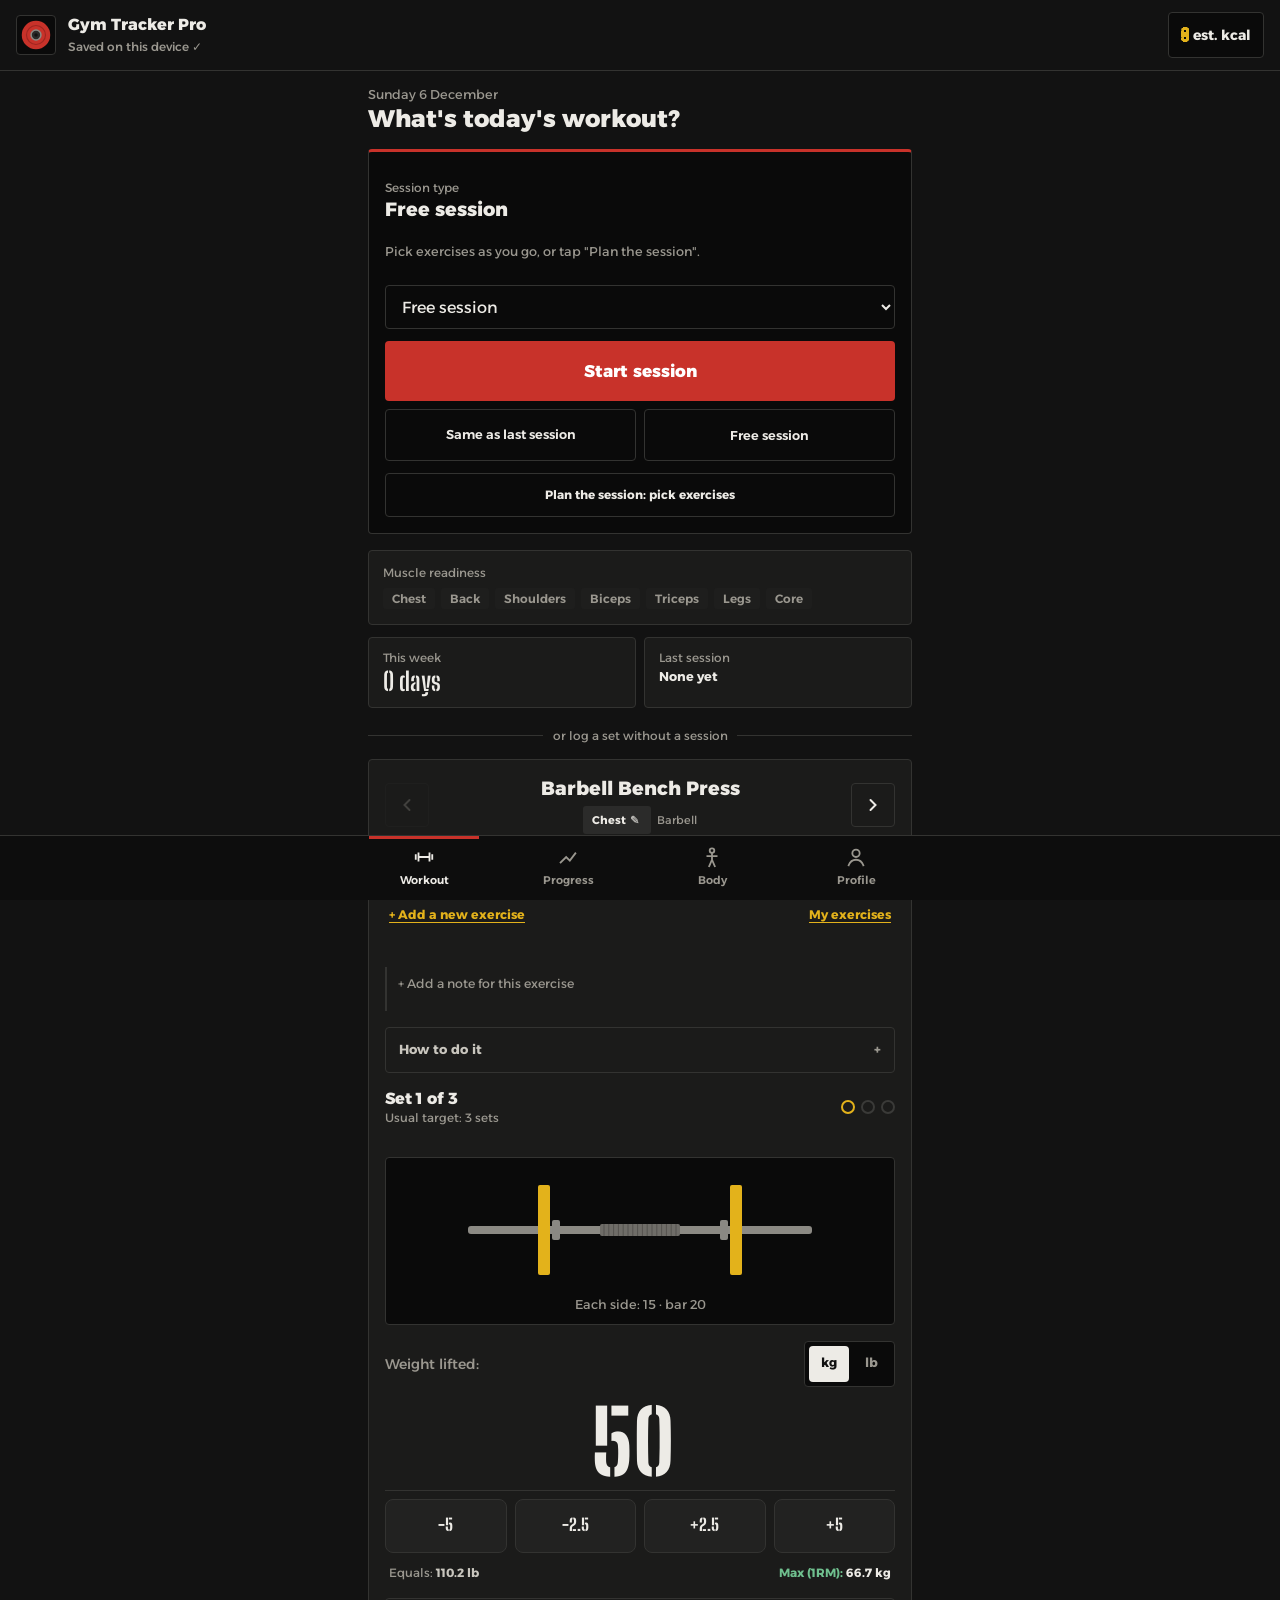
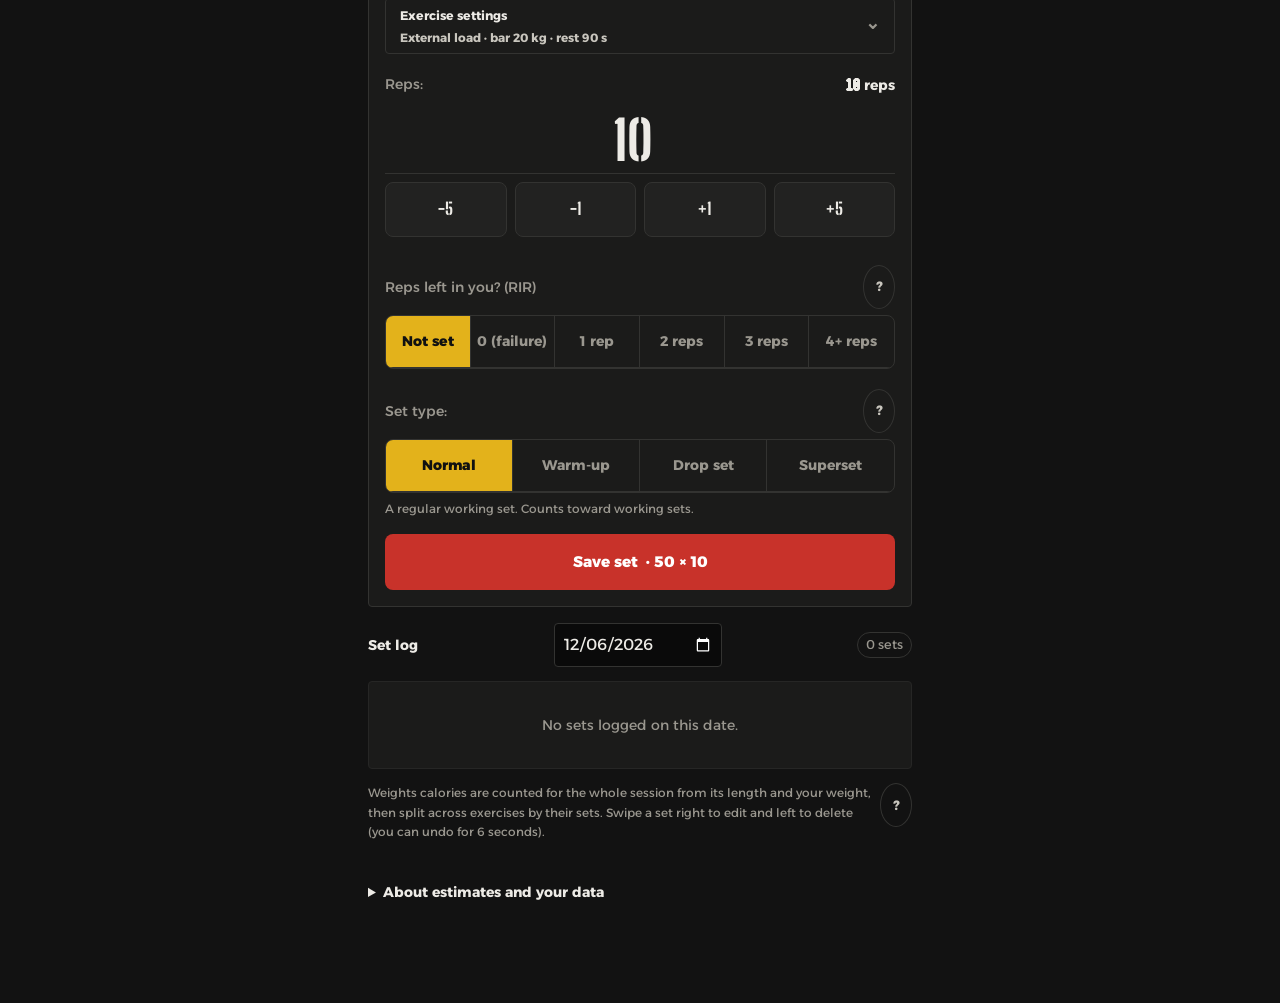
==== commit 8b96846a: "v12.6: tap a session in the progress history to see its sets, with edit and delete (6 s undo); undo " ====
--- a/index.html
+++ b/index.html
@@ -683,6 +683,7 @@
                     </span>
                     <span class="text-[10px] text-slate-400" id="progression-history-badge">تطور الأداء</span>
                 </h3>
+                <p class="field-hint" data-added>اضغط أي جلسة تشوف جولاتها، وتقدر تعدّل أو تحذف أي جولة غلط.</p>
                 <div id="exercise-progression-history-list" class="space-y-2 max-h-64 overflow-y-auto pr-1"></div>
             </div>
             <div id="prog-actions" class="prog-actions" data-added><button type="button" id="prog-log-now" class="prog-log-now">سجّل جولة الحين</button></div>
--- a/theme.css
+++ b/theme.css
@@ -381,11 +381,12 @@
 #cal-streak{color:var(--led-amber)}
 .cal-grid{display:grid;grid-template-columns:repeat(7,minmax(0,1fr));gap:4px}
 .cal-dow{text-align:center;font-size:.7rem;color:var(--mute);padding-bottom:2px}
-.cal-day{aspect-ratio:1;display:flex;align-items:center;justify-content:center;border-radius:var(--r-sm);font-family:var(--ledf);font-size:1.05rem;color:var(--dim);background:var(--bg-deep);border:1px solid transparent;min-height:0}
+.cal-day{aspect-ratio:1;display:flex;align-items:center;justify-content:center;border-radius:var(--r-sm);font-family:var(--ledf);font-size:1.05rem;color:var(--mute);background:var(--bg-deep);border:1px solid transparent;min-height:0}
 button.cal-day{min-height:0;padding:0}
 .cal-day.on{background:var(--primary);color:var(--on-primary);font-weight:800}
 .cal-day.today{border-color:var(--ink);color:var(--ink)}
-.cal-day.future{opacity:.35}
+.cal-day.on.today{color:var(--on-primary)}
+.cal-day.future{opacity:.55}
 /* العضلات */
 .muscle-bars{display:flex;flex-direction:column;gap:.45rem}
 .muscle-row{display:grid;grid-template-columns:3.2rem 1fr 2rem;gap:.6rem;align-items:center}
@@ -538,7 +539,7 @@
 .cb-led.off{color:#2A2A2A}
 .cb-btns{display:flex;gap:6px;margin-top:.35rem}
 .cb-btns button{flex:1;min-height:48px;border:1px solid var(--line);background:transparent;color:var(--ink);font-family:var(--ledf);font-size:1.35rem;font-weight:700;display:flex;align-items:center;justify-content:center}
-.cb-btns button:disabled{opacity:.35}
+.cb-btns button:disabled{opacity:.5}
 .cb-btns button:active{background:#1A1A1A}
 /* أزرار ضخمة: الرقم بالوسط والأزرار على الجنبين، تقدر تضغطها بإبهام وحدة */
 :root[data-theme="clock"] #form-weights .flex.items-center.justify-between.gap-1\.5,:root[data-theme="clock"] #form-treadmill .flex.items-center.justify-between.gap-1\.5,:root[data-theme="clock"] #form-bike-elliptical .flex.items-center.justify-between.gap-1\.5{display:grid;grid-template-columns:5.6rem minmax(0,1fr) 5.6rem;gap:.5rem;align-items:stretch}
@@ -1105,10 +1106,10 @@
 .log-set{display:grid;grid-template-columns:1.6rem minmax(0,1fr) auto auto;gap:6px;align-items:center;min-height:48px;padding:0 .4rem 0 .9rem;border-bottom:1px solid var(--line-soft);background:var(--panel)}
 [dir="rtl"] .log-set{padding:0 .9rem 0 .4rem}
 .log-set:last-child{border-bottom:0}
-.log-set.warm{opacity:.55}
+.log-set.warm{opacity:.8}
 .log-n{font-size:.75rem;color:var(--mute)}
 .log-set-txt{font-size:.9rem;font-weight:700;color:var(--ink);min-width:0;overflow-wrap:anywhere}
-.log-tag{font-size:.68rem;color:var(--mute);white-space:nowrap}
+.log-tag{font-size:.72rem;color:var(--mute);white-space:nowrap}
 .log-tag.pr{font-weight:800;padding:2px 7px;border-radius:3px;background:var(--accent);color:var(--on-accent)}
 .log-act{display:flex}
 .log-act-btn{width:40px;height:44px;border:0;background:transparent;color:var(--mute)}
@@ -1116,7 +1117,7 @@
 .log-act-btn .fa-solid::before{content:none}
 .swipe-hint.help-line{align-items:flex-start}
 .log-set-cell{display:flex;flex-direction:column;gap:1px;min-width:0}
-.log-1rm{font-size:.65rem;color:var(--mute)}
+.log-1rm{font-size:.72rem;color:var(--mute)}
 
 /* WebView قديم (أندرويد 11 بدون تحديث، Chrome 83): ما يدعم gap في flex ولا inset */
 @supports not (inset:0){
@@ -1141,7 +1142,7 @@
 .prog-chip small{font-size:.7rem;color:var(--mute)}
 .prog-chip[aria-pressed="true"]{background:var(--accent);border-color:var(--accent);color:var(--on-accent);font-weight:800}
 .prog-chip[aria-pressed="true"] small{color:var(--on-accent);opacity:.8}
-.prog-chip:disabled{opacity:.45}
+.prog-chip:disabled{opacity:.6}
 .prog-bar{display:flex;justify-content:space-between;align-items:center;font-size:.75rem;color:var(--mute)}
 .prog-sort{min-height:40px;padding:0 .6rem;border:1px solid var(--line);border-radius:var(--r-sm);background:transparent;color:var(--ink-2);font-size:.75rem;font-weight:600}
 .prog-items{display:grid;border-top:1px solid var(--line)}
@@ -1242,3 +1243,26 @@
 .ms-foot > button{flex:1;min-height:48px}
 .ms-save{border:0;border-radius:var(--r-sm);background:var(--accent);color:var(--on-accent,#111);font:inherit;font-size:.9rem;font-weight:800}
 .ms-save:disabled{opacity:.45}
+
+/* v12.6: جلسات «سجل التطور» تنضغط وتفتح جولاتها */
+#exercise-progression-history-list{max-height:24rem}
+.hist-row{cursor:pointer;position:relative}
+.hist-row:focus-visible{outline:2px solid var(--primary);outline-offset:-2px}
+.hist-row > .text-slate-400::before{content:'‹';display:inline-block;margin-left:.4rem;color:var(--mute);transition:transform .15s}
+:root[dir="ltr"] .hist-row > .text-slate-400::before{content:'›';margin-left:0;margin-right:.4rem}
+.hist-row.open > .text-slate-400::before{transform:rotate(-90deg)}
+:root[dir="ltr"] .hist-row.open > .text-slate-400::before{transform:rotate(90deg)}
+.hist-sets{grid-column:1 / -1;display:flex;flex-direction:column;margin-top:.35rem;border-top:1px dashed var(--line);padding-top:.35rem;cursor:default}
+.hist-set{display:flex;align-items:center;min-height:44px;border-bottom:1px solid var(--line-soft)}
+.hist-set > * + *{margin-right:.5rem}
+:root[dir="ltr"] .hist-set > * + *{margin-right:0;margin-left:.5rem}
+.hist-set:last-child{border-bottom:0}
+.hist-set.warm{color:var(--mute)}
+.hist-n{min-width:1.4rem;font-family:var(--ledf);color:var(--mute);font-size:.8rem}
+.hist-v{flex:1;font-size:.9rem;font-weight:700;color:var(--ink)}
+.hist-set.warm .hist-v{color:var(--ink-2);font-weight:500}
+.hist-v small{font-weight:400;font-size:.72rem;color:var(--mute)}
+.hist-btn{min-height:40px;min-width:52px;padding:0 .6rem;border-radius:var(--r-sm);border:1px solid var(--line);background:var(--panel-2);color:var(--ink);font:inherit;font-size:.8rem;font-weight:700}
+.hist-btn.hist-del{color:var(--bad);border-color:var(--bad-line)}
+.hist-empty{color:var(--mute);font-size:.8rem;padding:.4rem 0}
+:root[data-theme="logbook"] .hist-row{grid-template-columns:auto minmax(0,1fr) auto}.hist-row > .text-slate-400{white-space:nowrap}
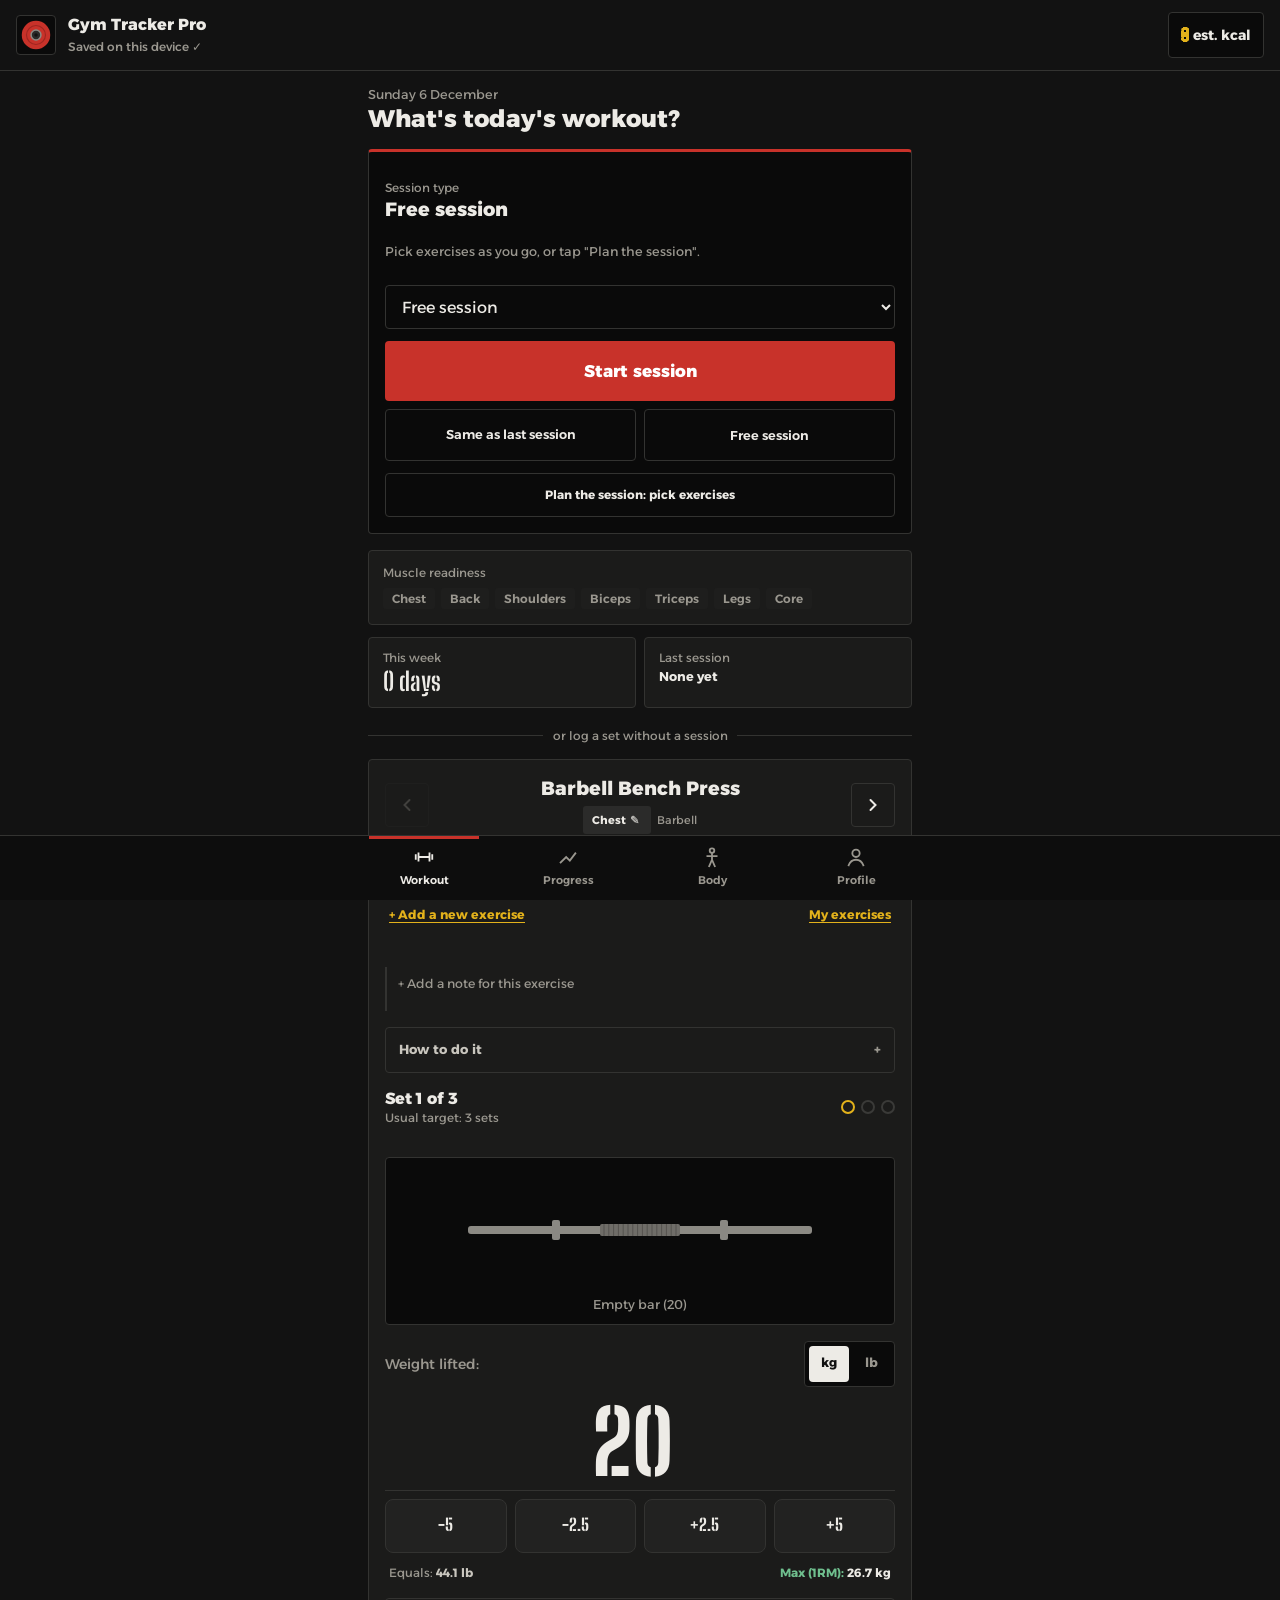
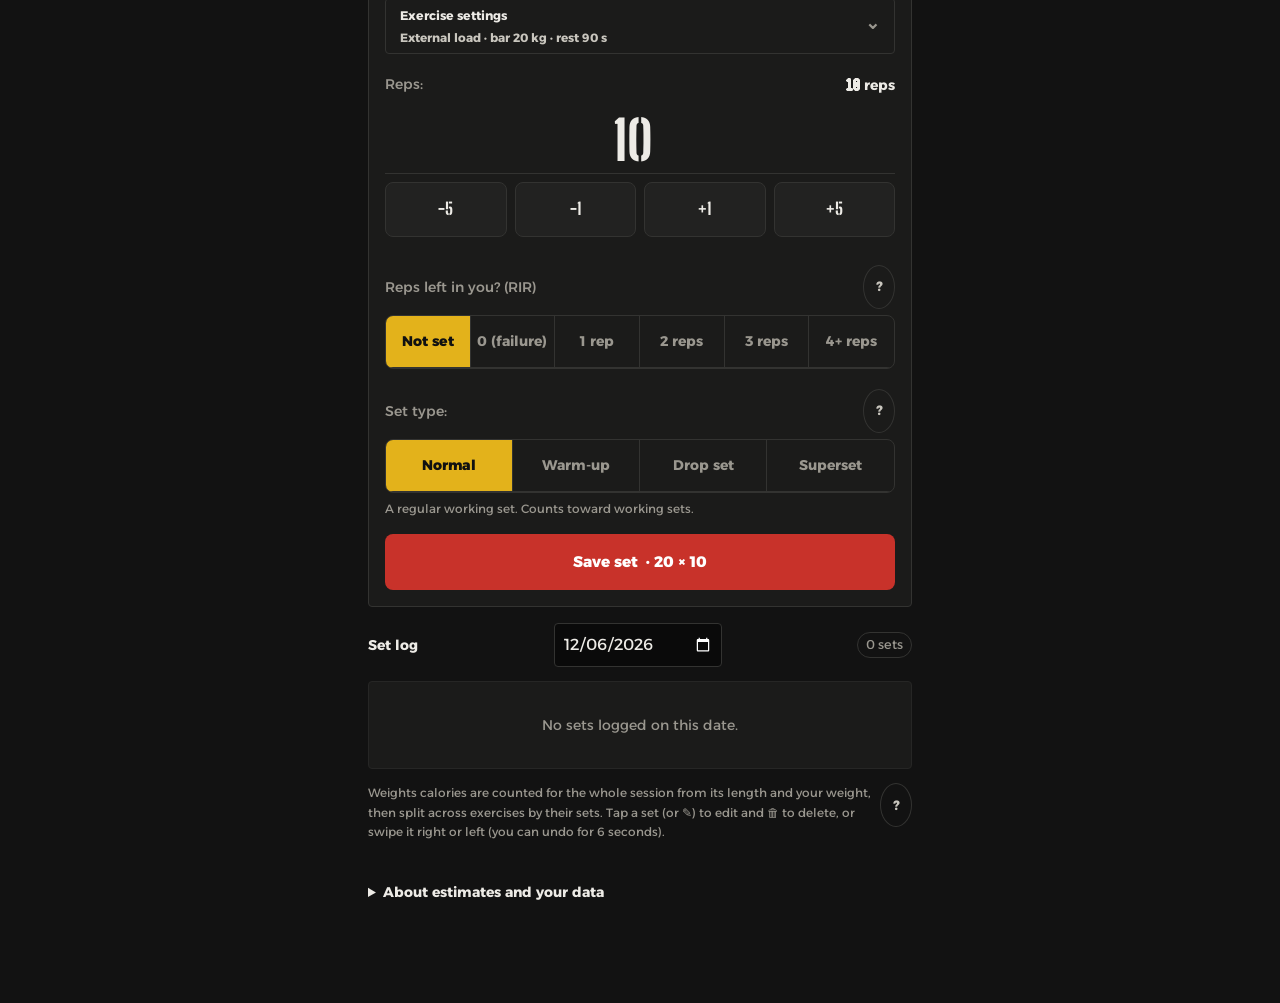
==== commit 404beb04: "v12.7: user-study fixes — English stays English, summary cards, 126-exercise library, per-exercise s" ====
--- a/index.html
+++ b/index.html
@@ -502,7 +502,7 @@
                 </div>
 
                 <div id="today-logs-container" class="space-y-2"></div>
-                <p class="field-hint swipe-hint help-line" data-added><span>سعرات الحديد تنحسب للجلسة من مدتها ووزنك، وتنقسم على التمارين حسب عدد جولاتها. اسحب الجولة يمين للتعديل ويسار للحذف (وتقدر تتراجع 6 ثواني).</span><button type="button" class="help-q" data-help="calories-burn" aria-label="كيف تنحسب السعرات">؟</button></p>
+                <p class="field-hint swipe-hint help-line" data-added><span>سعرات الحديد تنحسب للجلسة من مدتها ووزنك، وتنقسم على التمارين حسب عدد جولاتها. اضغط الجولة (أو ✎) للتعديل و🗑 للحذف، أو اسحبها يمين ويسار (وتقدر تتراجع 6 ثواني).</span><button type="button" class="help-q" data-help="calories-burn" aria-label="كيف تنحسب السعرات">؟</button></p>
 
                 <div id="lazy-logs-load-more" class="hidden text-center pt-2">
                     <button id="btn-load-more-logs" class="py-2 px-4 rounded-xl bg-slate-800 hover:bg-slate-700 border border-slate-700 text-xs font-bold text-cyan-300">
@@ -776,7 +776,7 @@
                     </div>
 
                     <div>
-                        <label for="prof-waist" class="block text-[11px] text-slate-400 mb-1">محيط الخصر (سم):</label>
+                        <label for="prof-waist" class="block text-[11px] text-slate-400 mb-1">محيط الخصر / البطن (سم):</label>
                         <input type="number" id="prof-waist" min="30" max="250" step="0.5" placeholder="مثال: 80" class="w-full glass-input px-3 py-2 rounded-xl text-xs">
                     </div>
                 </div>
@@ -802,7 +802,7 @@
             </div>
 
             <section id="body-chart-card" class="glass-card p-4 space-y-3" data-added aria-labelledby="body-chart-title">
-                <h3 id="body-chart-title" class="font-bold text-xs text-slate-300">وزنك وخصرك مع الوقت</h3>
+                <h3 id="body-chart-title" class="font-bold text-xs text-slate-300">وزنك ومحيط خصرك / بطنك مع الوقت</h3>
                 <div id="body-chart" class="body-chart"></div>
                 <p class="field-hint">من سجل القياسات اللي تحفظه هنا (قياس واحد لكل يوم).</p>
             </section>
@@ -835,7 +835,7 @@
             <div class="space-y-2.5">
                 <h3 class="font-bold text-xs text-slate-300 flex items-center gap-1.5 px-1">
                     <i class="fa-solid fa-weight-scale text-blue-400"></i>
-                    <span>مؤشرات تناسب الوزن والخصر</span>
+                    <span>مؤشرات تناسب الوزن والخصر/البطن</span>
                 <button type="button" class="help-q" data-help="bmi" aria-label="وش يعني مؤشر كتلة الجسم" data-added>؟</button></h3>
                 <div id="bento-health-container" class="grid grid-cols-2 gap-3"></div>
             </div>
@@ -1083,10 +1083,11 @@
     </div>
 
     <div id="custom-modal" role="dialog" aria-modal="true" aria-labelledby="modal-title" class="hidden fixed inset-0 z-50 modal-overlay flex items-center justify-center p-4">
-        <div class="glass-card w-full max-w-sm p-5 space-y-4 border border-slate-700 shadow-2xl animate-fade-in">
+        <div class="glass-card modal-card w-full max-w-sm p-5 space-y-4 border border-slate-700 shadow-2xl animate-fade-in">
             <h3 id="modal-title" class="font-black text-base text-slate-100 flex items-center gap-2"></h3>
             <div id="modal-insights" class="modal-insights hidden" data-added></div>
             <p id="modal-message" class="text-xs text-slate-300 leading-relaxed"></p>
+            <div id="modal-body" class="hidden" data-added></div>
             <div class="flex justify-end gap-2 pt-2">
                 <button type="button" id="modal-share-btn" class="modal-share hidden" data-added>شارك كصورة</button>
                 <button id="modal-cancel-btn" class="px-4 py-2 rounded-xl bg-slate-800 hover:bg-slate-700 text-xs text-slate-300 font-bold border border-slate-700">إلغاء</button>
--- a/theme.css
+++ b/theme.css
@@ -1266,3 +1266,29 @@
 .hist-btn.hist-del{color:var(--bad);border-color:var(--bad-line)}
 .hist-empty{color:var(--mute);font-size:.8rem;padding:.4rem 0}
 :root[data-theme="logbook"] .hist-row{grid-template-columns:auto minmax(0,1fr) auto}.hist-row > .text-slate-400{white-space:nowrap}
+/* v12.7: big system font on a 360-384px phone: the log date box (a native date input grows with the font) pushed the page sideways */
+#logs-date-filter{min-width:0;width:auto;max-width:44vw;flex:0 1 auto}
+#today-logs-container,#screen-workout .space-y-3>.flex.justify-between{min-width:0}
+#screen-workout .space-y-3>.flex.justify-between{flex-wrap:wrap;gap:.35rem}
+.help-line{min-width:0}
+.help-line>label{min-width:0;overflow-wrap:anywhere}
+/* v12.7: session summary as cards (numbers on top, one card per exercise) */
+.modal-card{max-height:calc(100vh - 2rem);max-height:calc(100dvh - 2rem);overflow-y:auto}
+#modal-body.hidden,#modal-message.hidden{display:none}
+.sum-body{display:flex;flex-direction:column;gap:.5rem}
+.sum-stats{display:grid;grid-template-columns:repeat(auto-fit,minmax(5.5rem,1fr));gap:.4rem}
+.sum-stat{display:flex;flex-direction:column;gap:.1rem;padding:.45rem .55rem;background:var(--bg-deep);border:1px solid var(--line-soft);border-radius:var(--r-sm);min-width:0}
+.sum-stat b{font-size:.95rem;font-weight:800;color:var(--ink);overflow-wrap:anywhere}
+.sum-stat span{font-size:.7rem;color:var(--mute)}
+.sum-ex{padding:.5rem .65rem;background:var(--bg-deep);border:1px solid var(--line-soft);border-inline-start:3px solid var(--line);border-radius:var(--r-sm);min-width:0}
+.sum-ex.up{border-inline-start-color:var(--ok)}
+.sum-ex.down{border-inline-start-color:var(--bad)}
+.sum-ex-head{display:flex;justify-content:space-between;align-items:baseline;gap:.5rem;flex-wrap:wrap}
+.sum-ex-head strong{font-size:.85rem;color:var(--ink);min-width:0;overflow-wrap:anywhere}
+.sum-ex-vol{font-size:.75rem;font-weight:700;color:var(--mute)}
+.sum-ex-sets{display:flex;flex-wrap:wrap;gap:.3rem;margin-top:.35rem}
+.sum-set{font-size:.72rem;padding:.12rem .45rem;border:1px solid var(--line-soft);border-radius:999px;color:var(--ink);white-space:nowrap}
+.sum-set.warm{opacity:.6;border-style:dashed}
+.sum-ex-cmp{margin-top:.35rem;font-size:.72rem;font-weight:700;color:var(--mute)}
+.sum-ex.up .sum-ex-cmp{color:var(--ok)}
+.sum-ex.down .sum-ex-cmp{color:var(--bad)}
